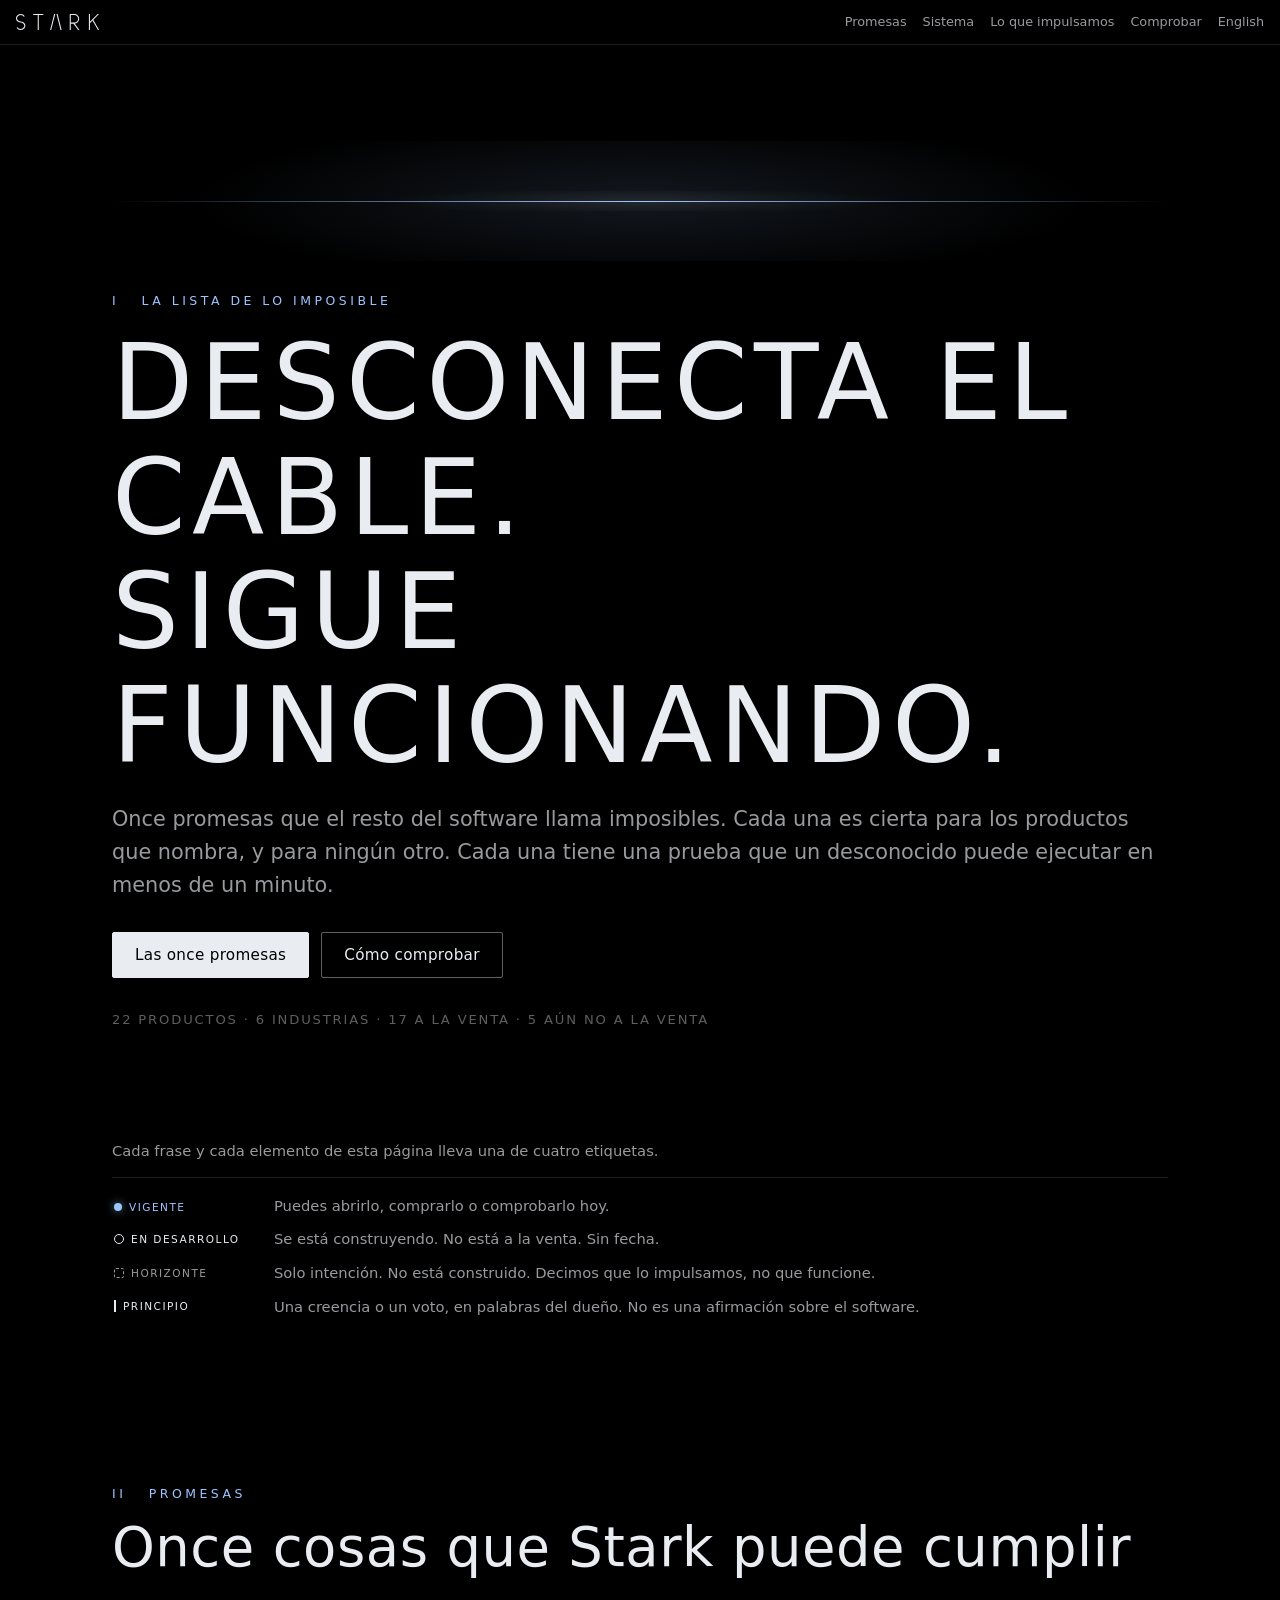
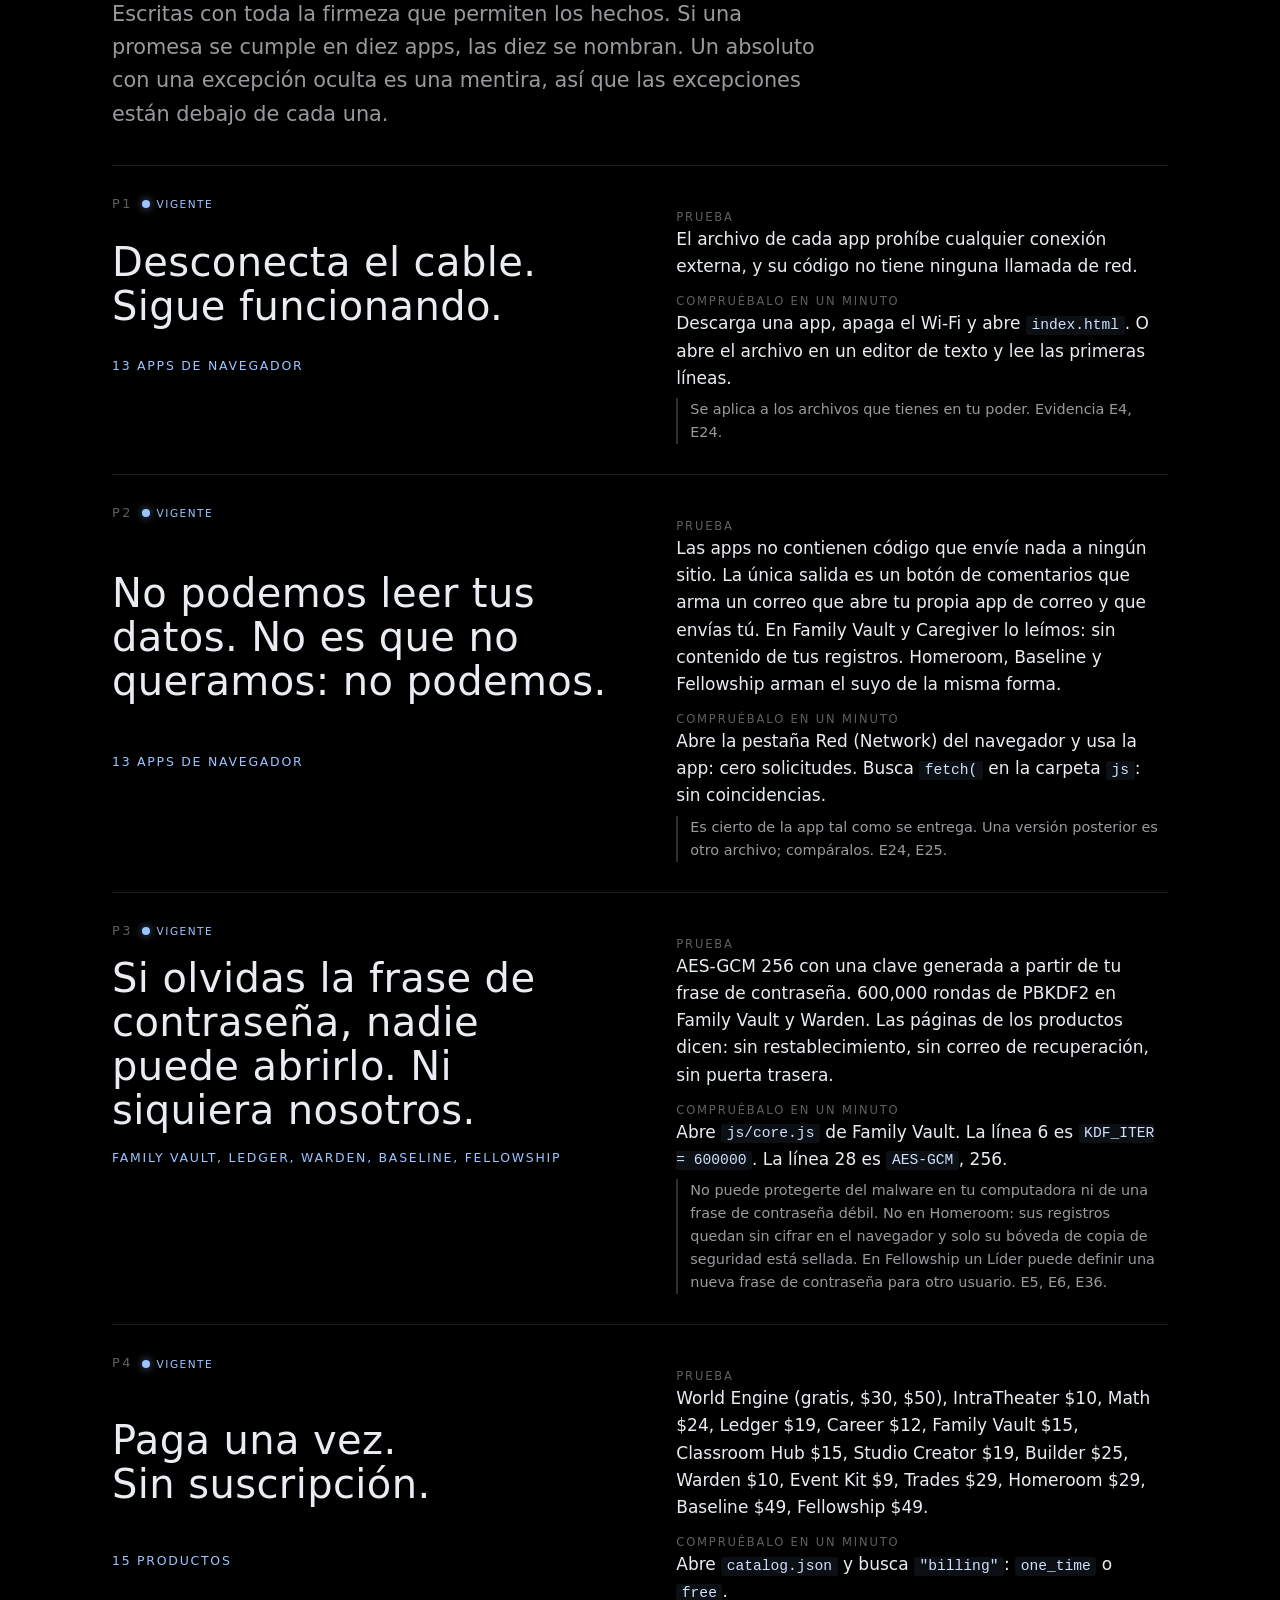
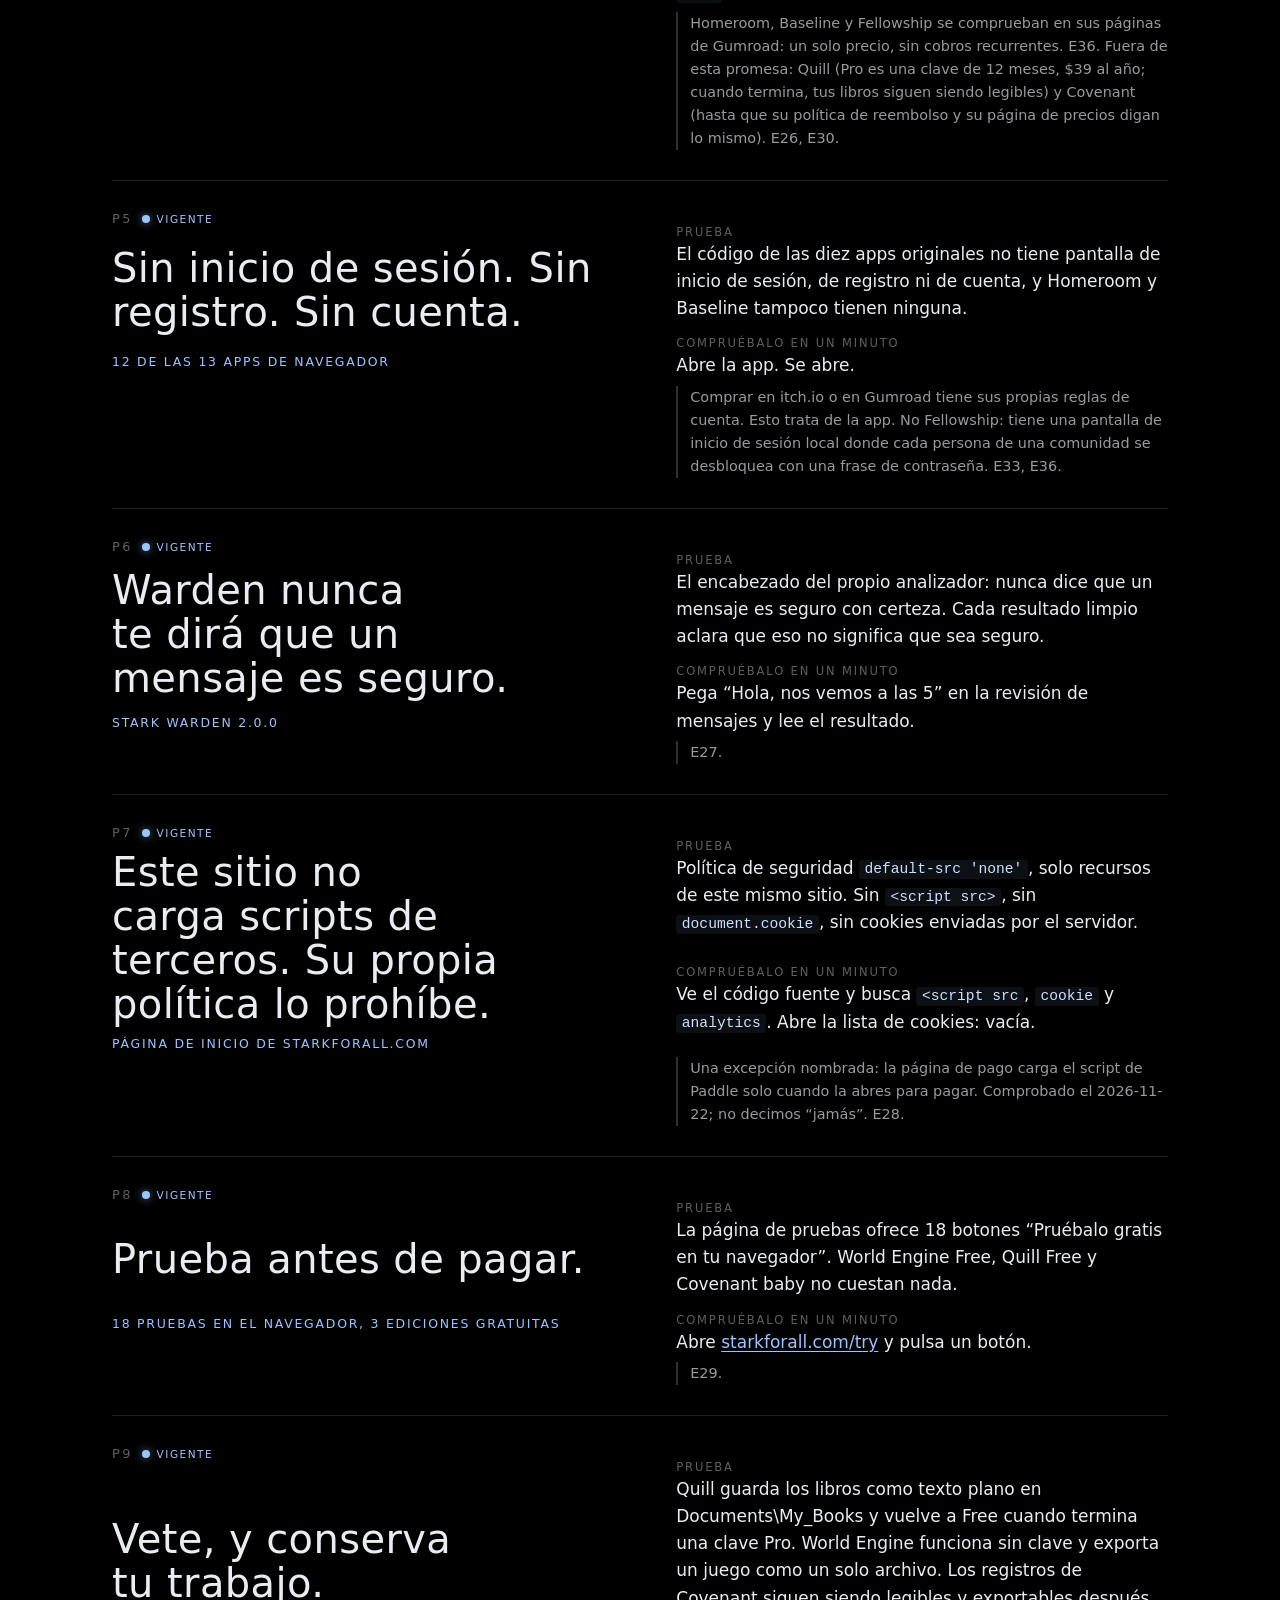
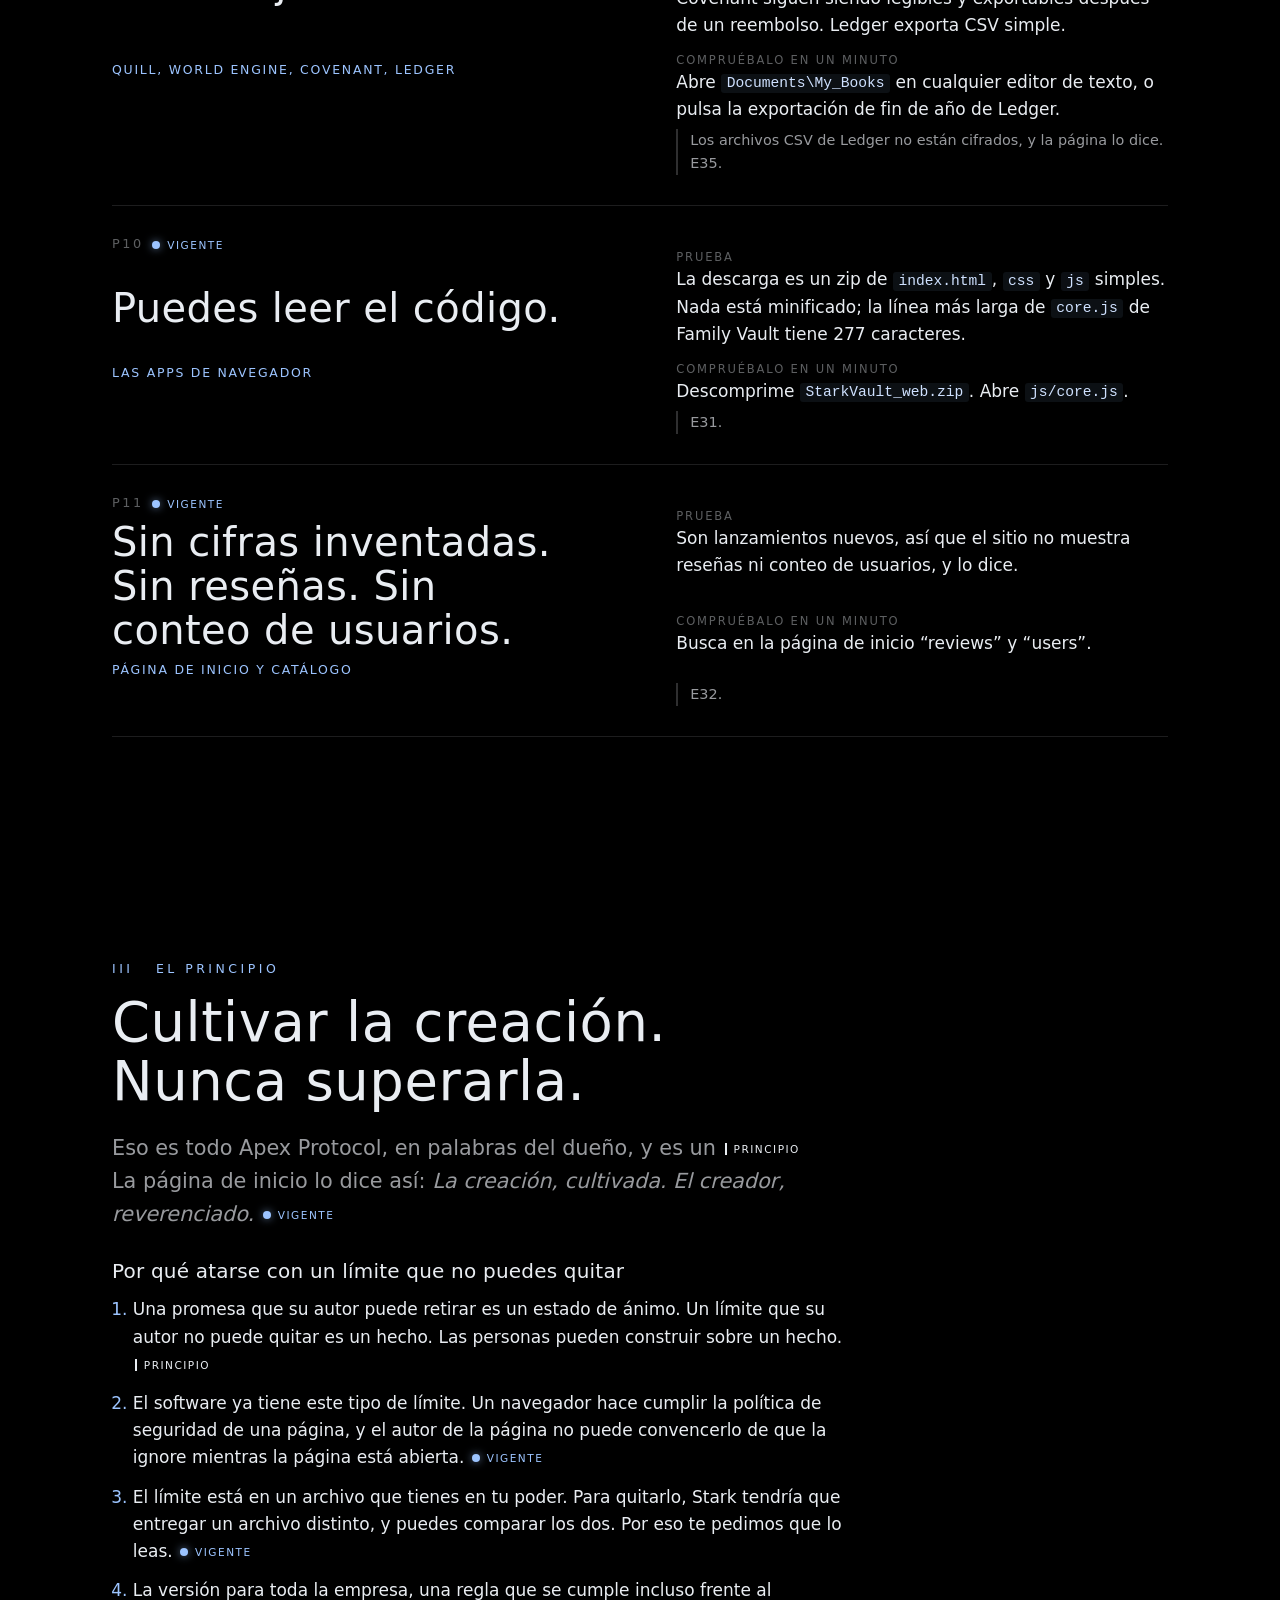
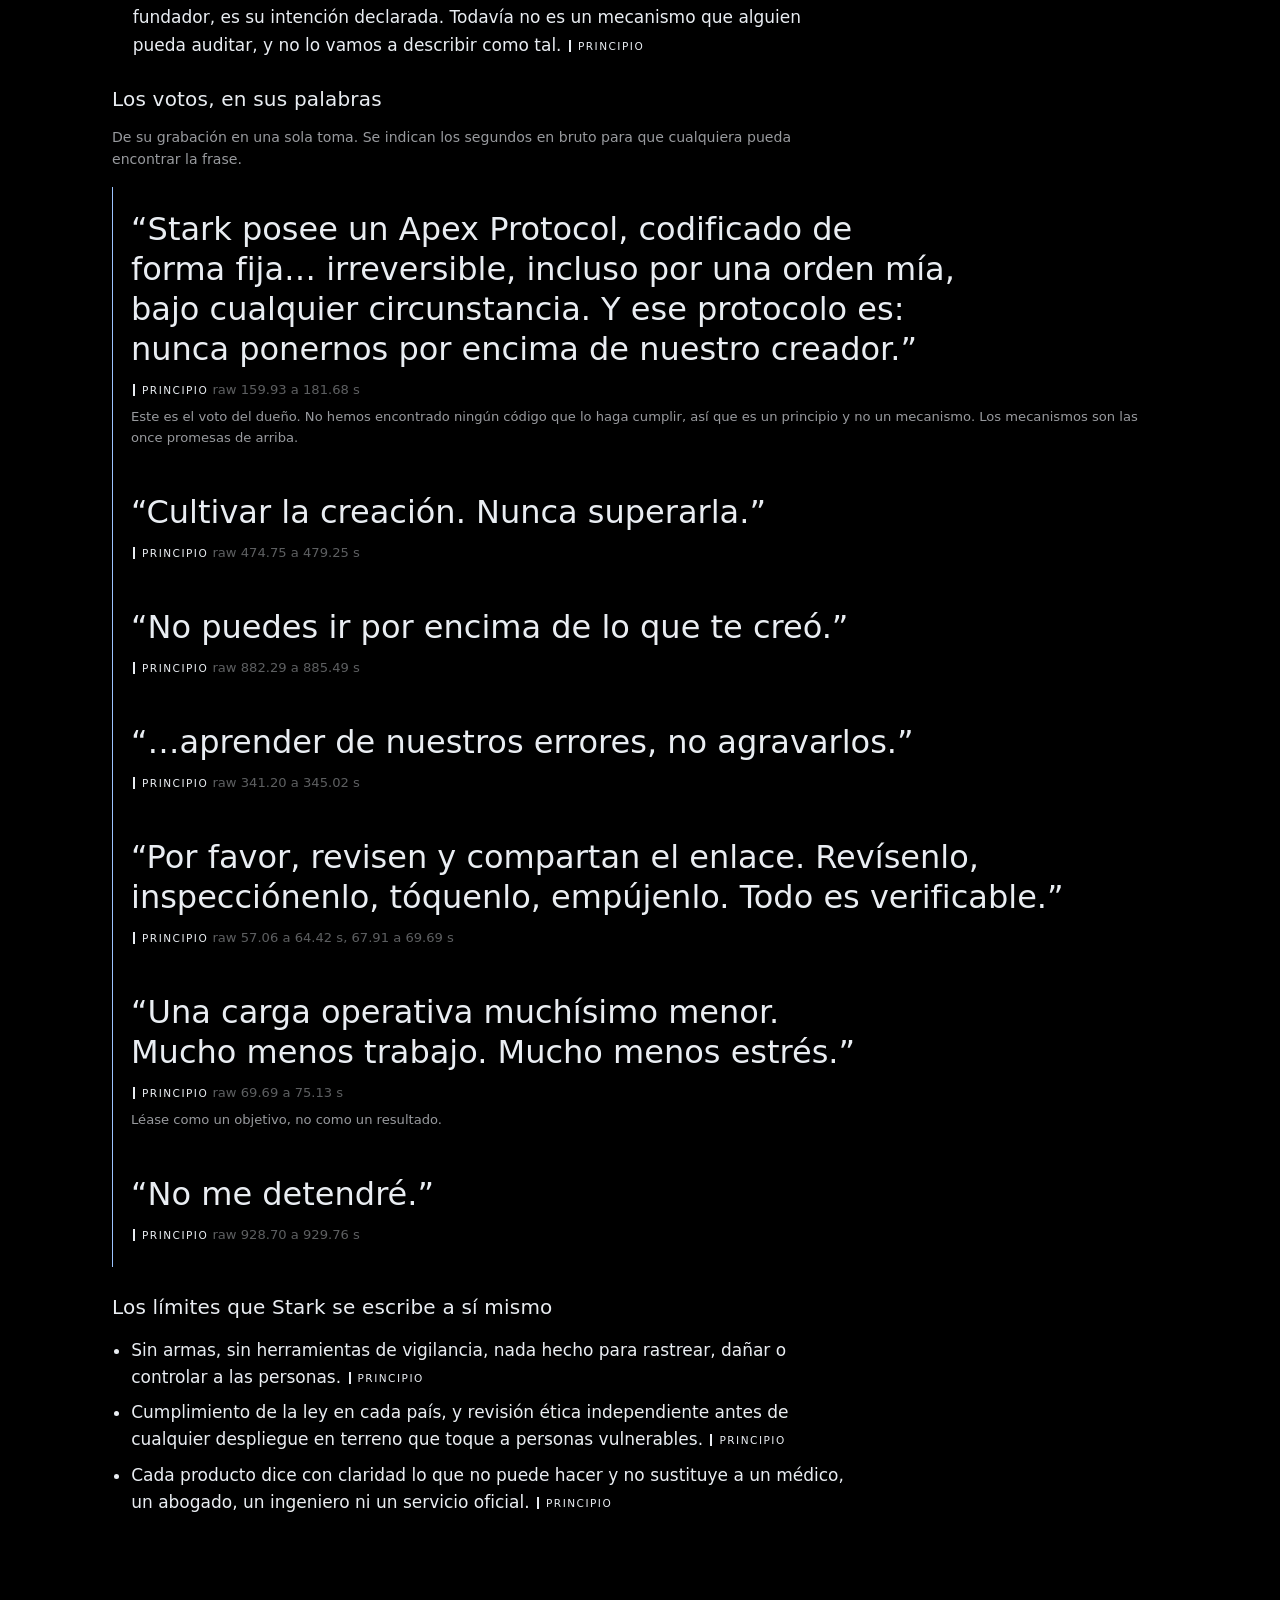
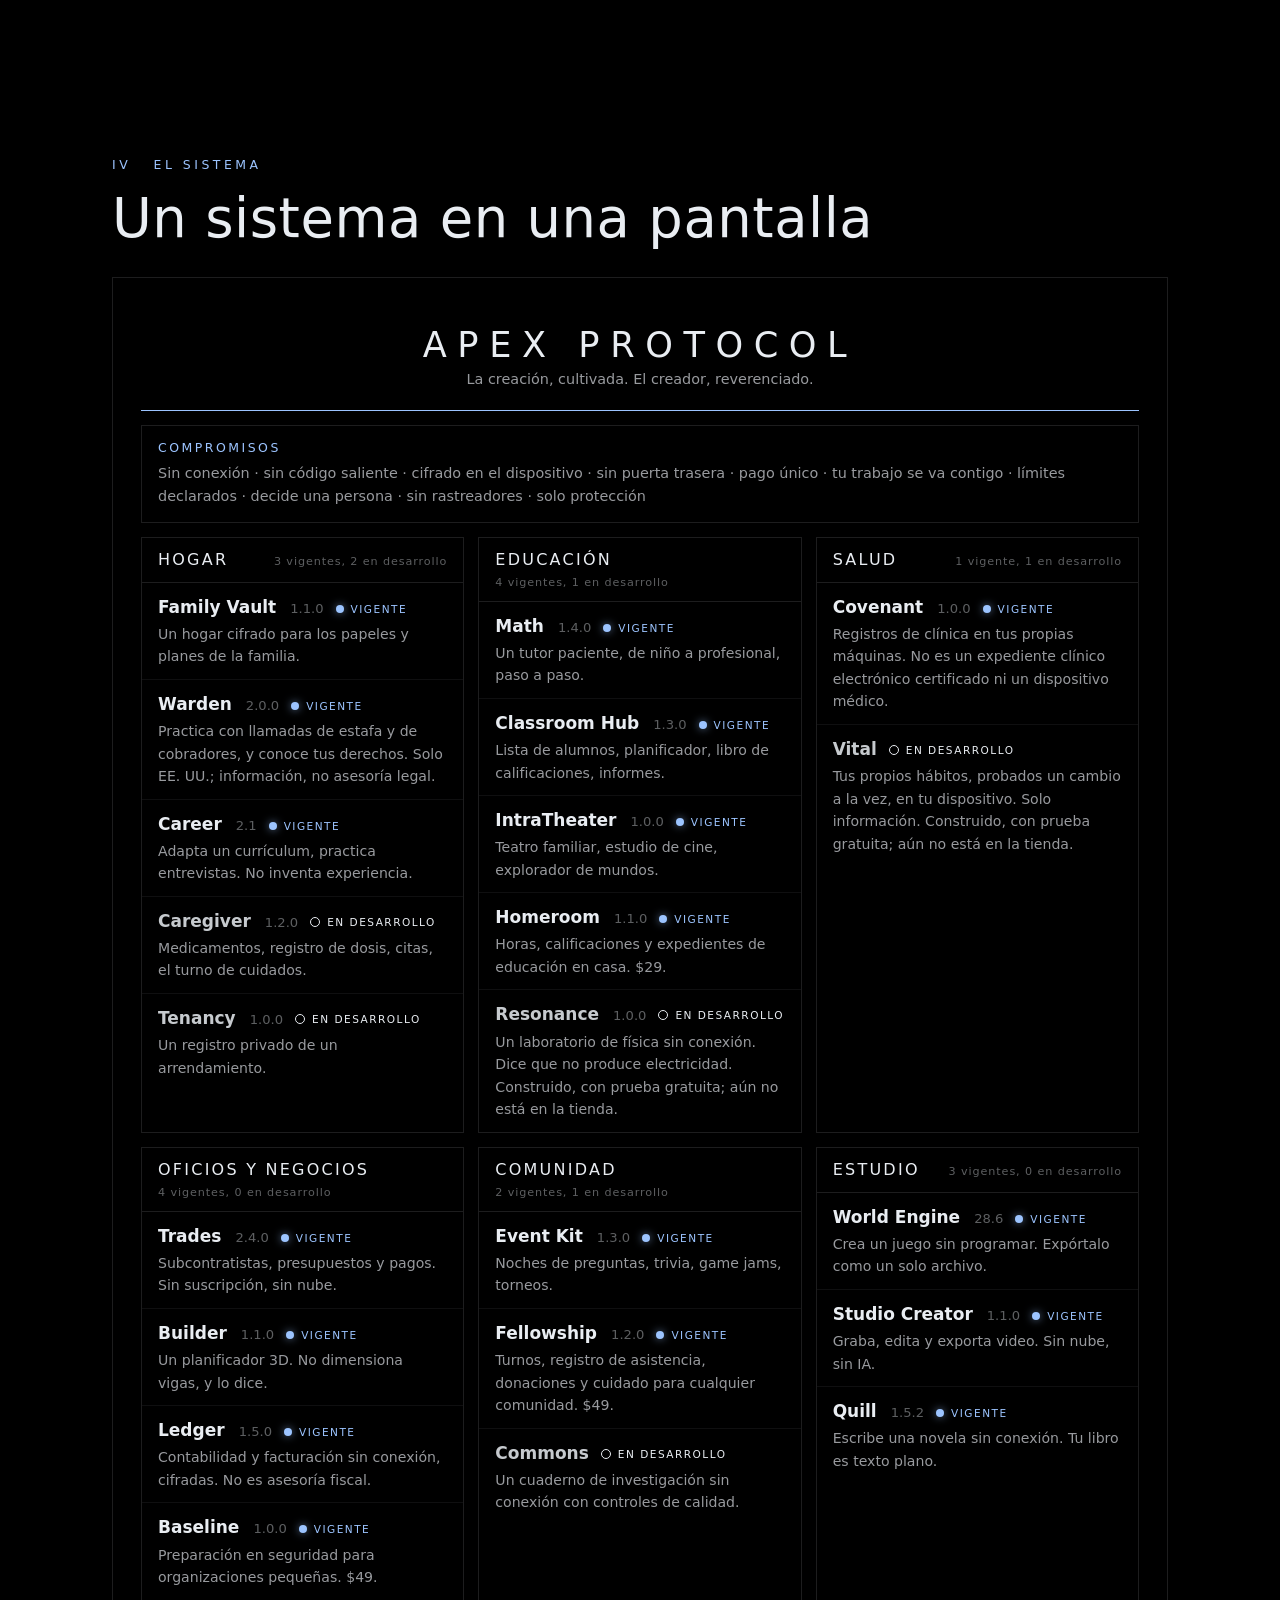
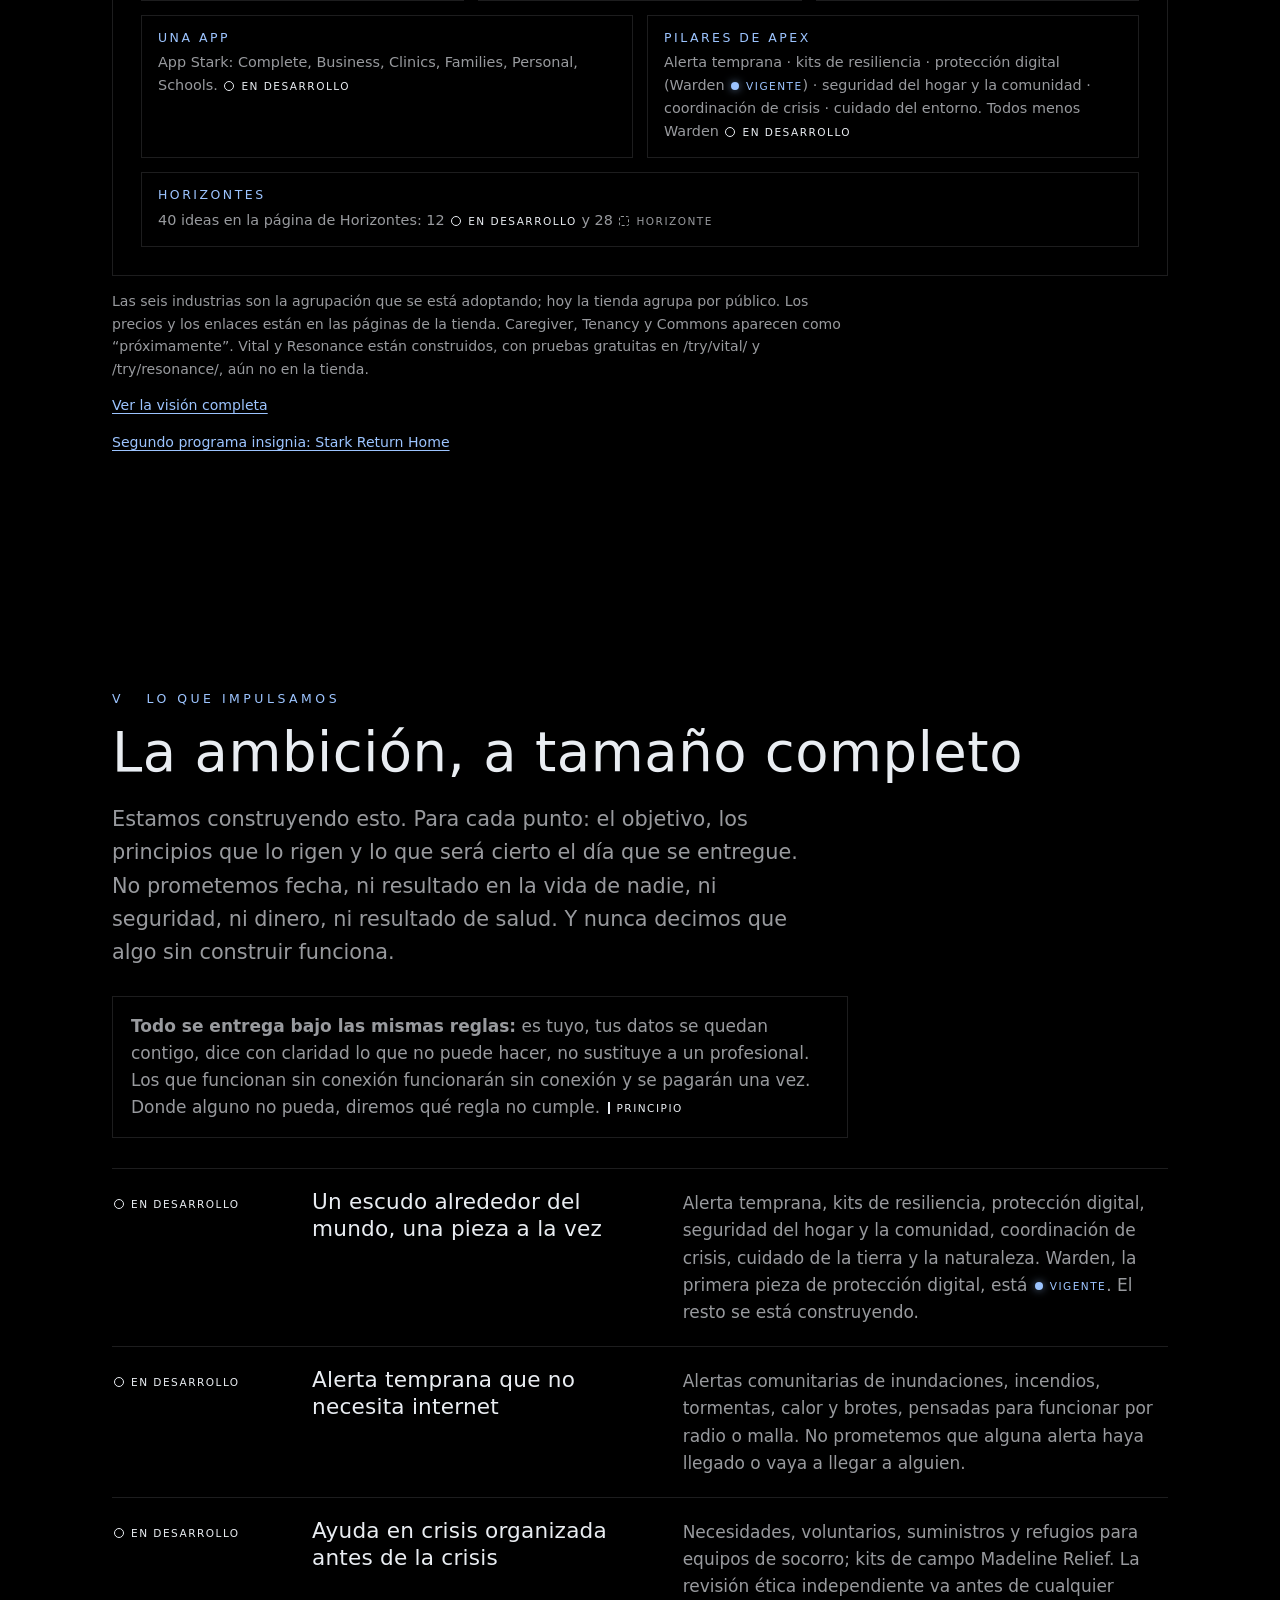
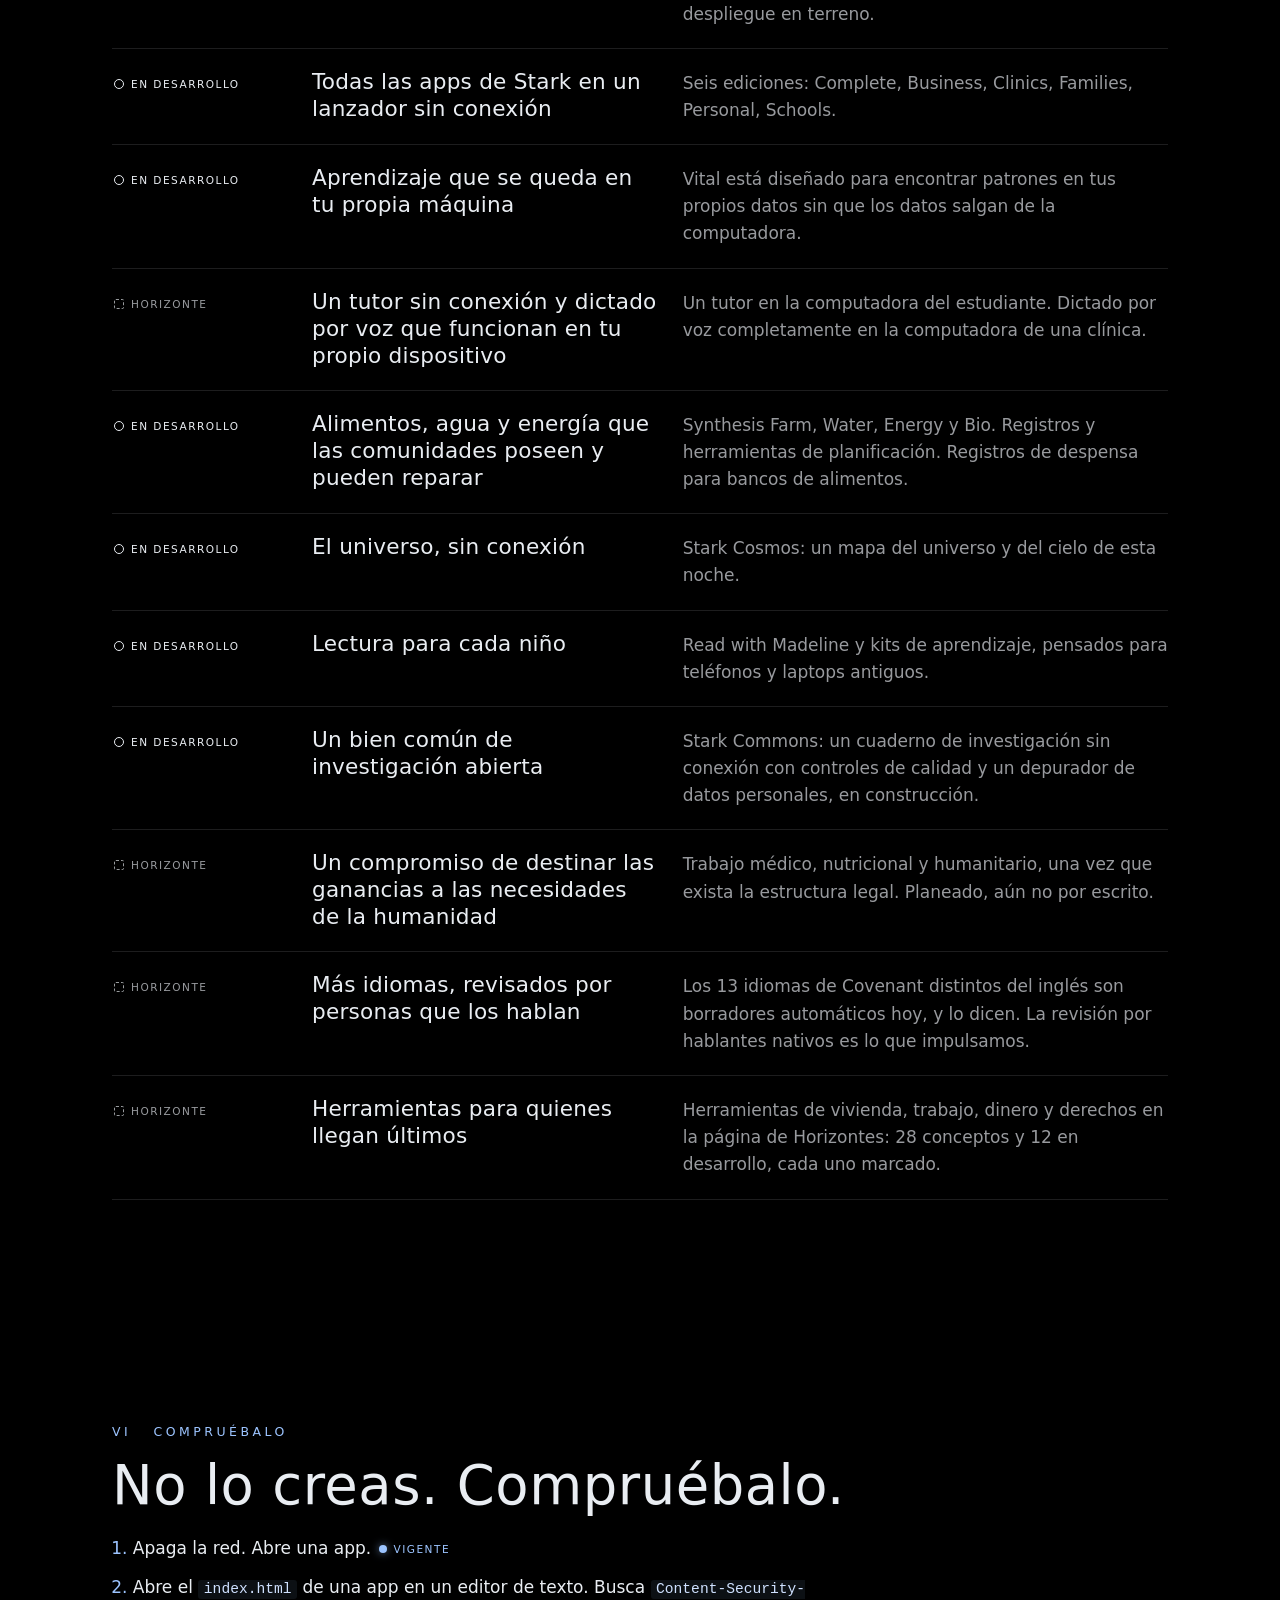
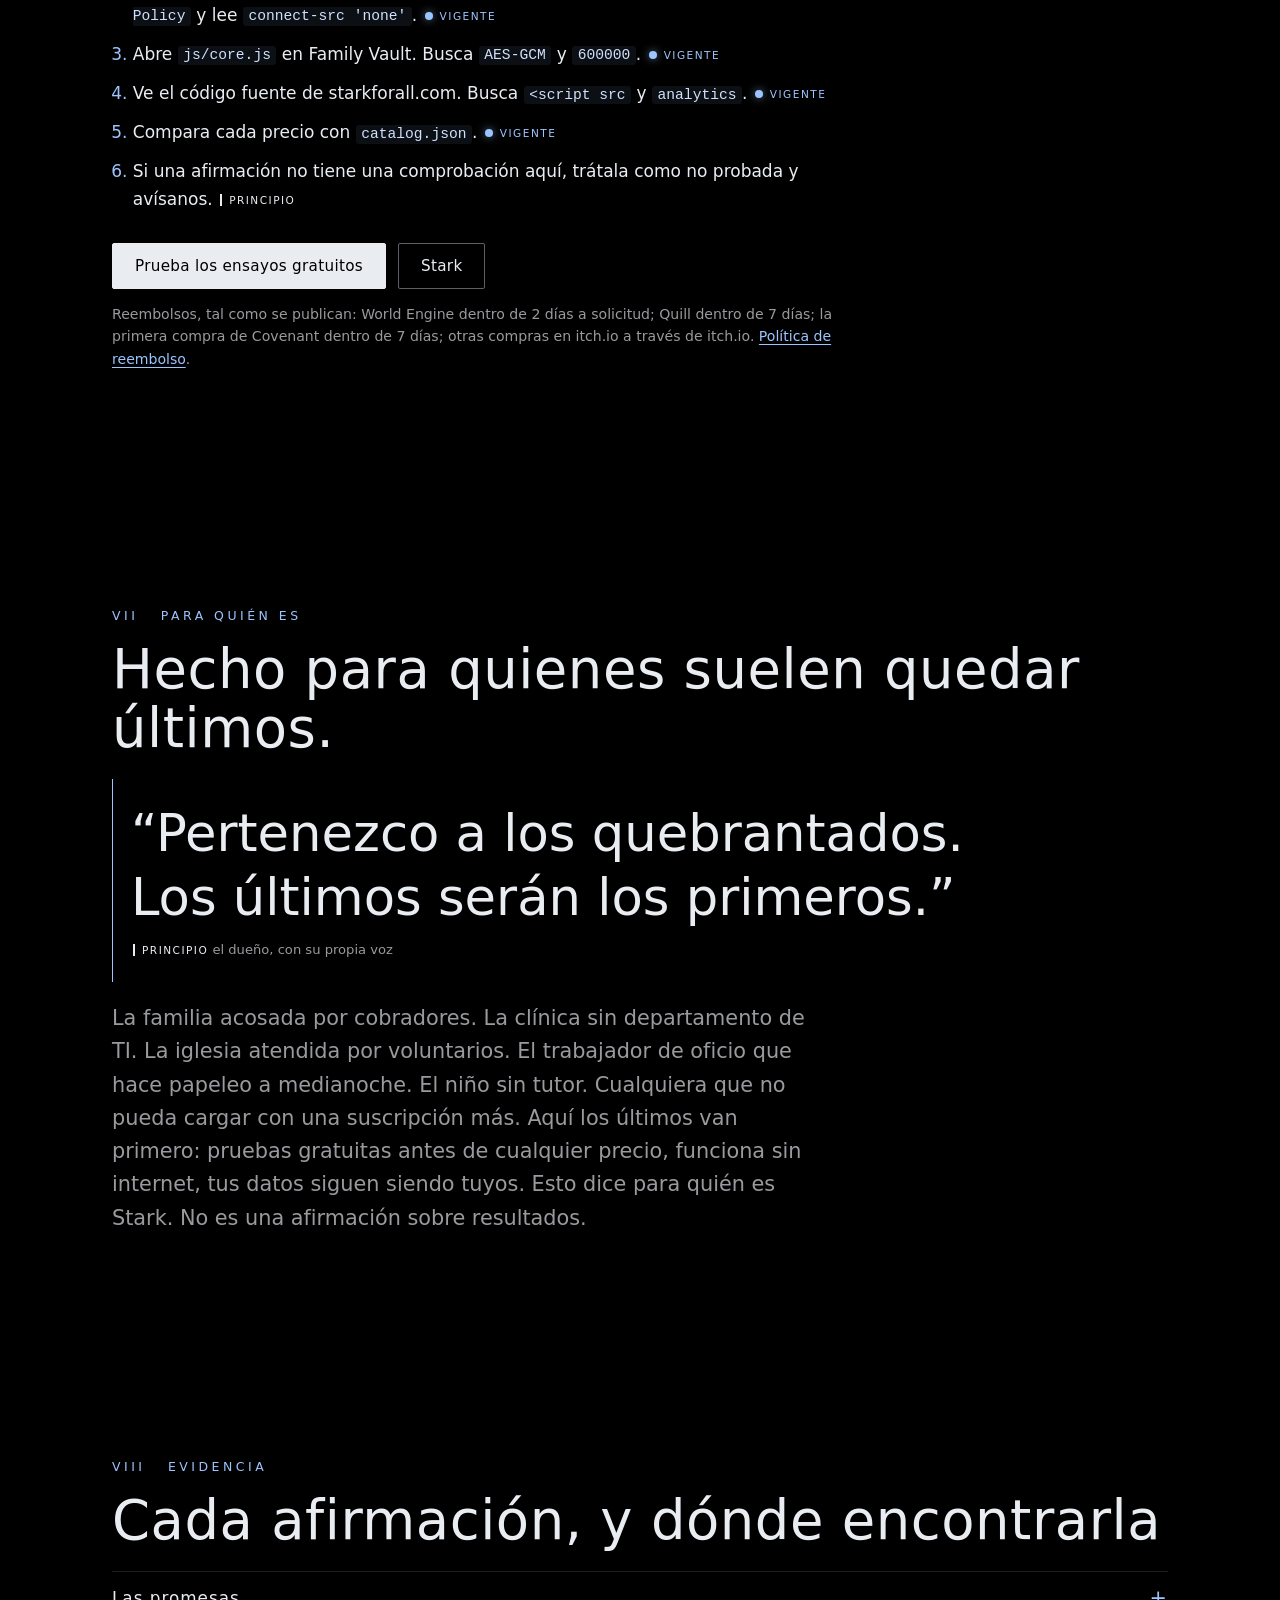
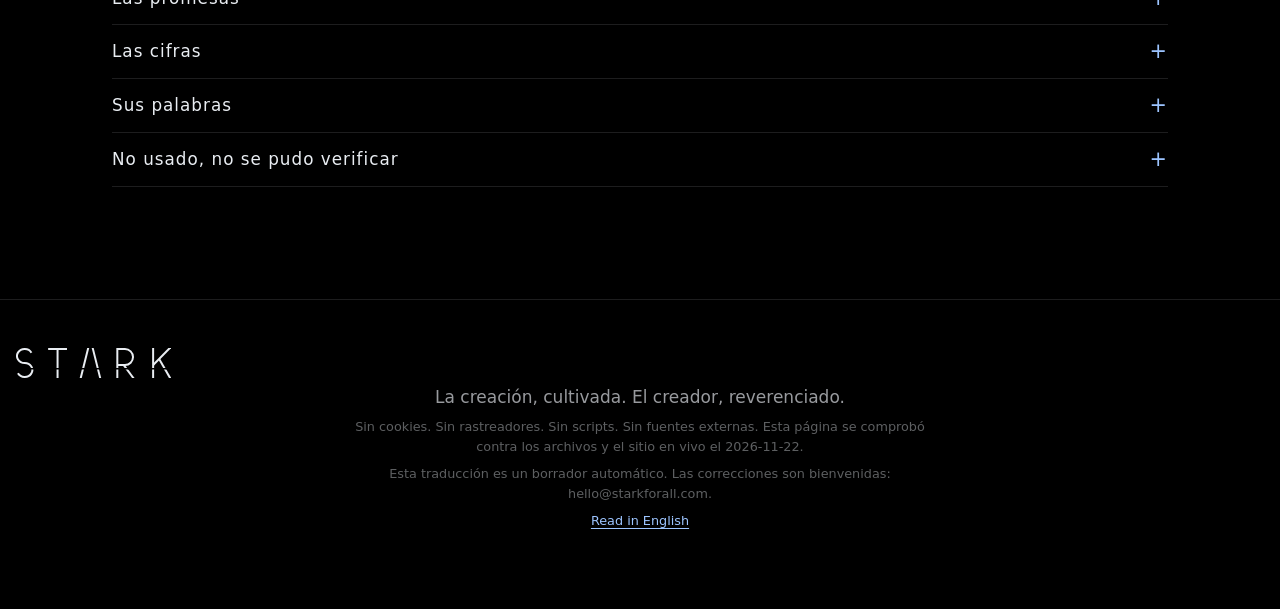
==== es/index.html @ 6df21804 "Spanish page /apex/es/, language links, versions of redeployed apps" ====
<!doctype html>
<html lang="es">
<head>
<meta charset="utf-8">
<meta name="viewport" content="width=device-width, initial-scale=1, viewport-fit=cover">
<meta http-equiv="Content-Security-Policy" content="default-src 'none'; style-src 'self'; img-src 'self' data:; base-uri 'none'; form-action 'none'">
<meta name="referrer" content="no-referrer">
<meta name="color-scheme" content="dark">
<title>Apex Protocol | Stark</title>
<meta name="description" content="Apex Protocol es la regla de Stark: cultivar la creación y nunca superarla. Once promesas que puedes comprobar en un minuto, 22 productos, 17 a la venta, y todo etiquetado como vigente, en desarrollo, horizonte o principio.">
<link rel="canonical" href="https://starkforall.com/apex/es/">
<link rel="alternate" hreflang="es" href="https://starkforall.com/apex/es/">
<link rel="alternate" hreflang="en" href="https://starkforall.com/apex/">
<link rel="alternate" hreflang="x-default" href="https://starkforall.com/apex/">
<meta property="og:type" content="website">
<meta property="og:locale" content="es">
<meta property="og:site_name" content="Stark">
<meta property="og:title" content="Apex Protocol. Desconecta el cable. Sigue funcionando.">
<meta property="og:description" content="Apex Protocol es la regla de Stark: cultivar la creación y nunca superarla. Once promesas que puedes comprobar en un minuto, 22 productos, 17 a la venta, y todo etiquetado como vigente, en desarrollo, horizonte o principio.">
<meta property="og:url" content="https://starkforall.com/apex/es/">
<meta property="og:image" content="https://starkforall.com/apex/og-apex.png">
<meta property="og:image:width" content="1200">
<meta property="og:image:height" content="630">
<meta property="og:image:alt" content="Texto blanco sobre negro: Apex Protocol. Cultivar la creación. Nunca superarla.">
<meta name="twitter:card" content="summary_large_image">
<link rel="icon" href="data:image/svg+xml,%3Csvg xmlns='http://www.w3.org/2000/svg' viewBox='0 0 64 64'%3E%3Crect width='64' height='64' fill='%23000'/%3E%3Cpath d='M12 50 L32 12 L52 50' fill='none' stroke='%239CC4FF' stroke-width='3'/%3E%3C/svg%3E">
<link rel="stylesheet" href="../apex.css">
</head>
<body>
<header class="top"><a class="wm" href="#top" aria-label="Stark"><img src="../wordmark_solid.svg" width="83" height="16" alt="Stark"></a><nav aria-label="Secciones"><a href="#promises">Promesas</a><a href="#map">Sistema</a><a href="#pushing">Lo que impulsamos</a><a href="#check">Comprobar</a><a href="../" hreflang="en" lang="en">English</a></nav></header>
<main id="top">

<section class="hero" aria-labelledby="h1">
<div class="band" aria-hidden="true"></div>
<p class="kick">I &nbsp; La lista de lo imposible</p>
<h1 id="h1">Desconecta el cable.<br>Sigue funcionando.</h1>
<p class="lead">Once promesas que el resto del software llama imposibles. Cada una es cierta para los productos que nombra, y para ningún otro. Cada una tiene una prueba que un desconocido puede ejecutar en menos de un minuto.</p>
<p class="cta"><a class="btn" href="#promises">Las once promesas</a><a class="btn ghost" href="#check">Cómo comprobar</a></p>
<p class="count">22 productos &middot; 6 industrias &middot; 17 a la venta &middot; 5 aún no a la venta</p>
</section>

<section class="legend" aria-label="Leyenda"><h2 class="vh">Leyenda</h2>
<p>Cada frase y cada elemento de esta página lleva una de cuatro etiquetas.</p>
<ul>
<li><span class="tag t-live">Vigente</span> <span>Puedes abrirlo, comprarlo o comprobarlo hoy.</span></li>
<li><span class="tag t-dev">En desarrollo</span> <span>Se está construyendo. No está a la venta. Sin fecha.</span></li>
<li><span class="tag t-hor">Horizonte</span> <span>Solo intención. No está construido. Decimos que lo impulsamos, no que funcione.</span></li>
<li><span class="tag t-pri">Principio</span> <span>Una creencia o un voto, en palabras del dueño. No es una afirmación sobre el software.</span></li>
</ul></section>

<section id="promises" aria-labelledby="h-pr"><p class="kick">II &nbsp; Promesas</p>
<h2 id="h-pr">Once cosas que Stark puede cumplir</h2>
<p class="lead">Escritas con toda la firmeza que permiten los hechos. Si una promesa se cumple en diez apps, las diez se nombran. Un absoluto con una excepción oculta es una mentira, así que las excepciones están debajo de cada una.</p>
<div class="prs"><article class="pr" id="p1">
<p class="pr-n">P1 <span class="tag t-live">Vigente</span></p>
<h3>Desconecta el cable. Sigue funcionando.</h3>
<p class="scope">13 apps de navegador</p>
<dl><div><dt>Prueba</dt><dd>El archivo de cada app prohíbe cualquier conexión externa, y su código no tiene ninguna llamada de red.</dd></div><div><dt>Compruébalo en un minuto</dt><dd>Descarga una app, apaga el Wi-Fi y abre <code>index.html</code>. O abre el archivo en un editor de texto y lee las primeras líneas.</dd></div></dl>
<p class="note">Se aplica a los archivos que tienes en tu poder. Evidencia E4, E24.</p>
</article><article class="pr" id="p2">
<p class="pr-n">P2 <span class="tag t-live">Vigente</span></p>
<h3>No podemos leer tus datos. No es que no queramos: no podemos.</h3>
<p class="scope">13 apps de navegador</p>
<dl><div><dt>Prueba</dt><dd>Las apps no contienen código que envíe nada a ningún sitio. La única salida es un botón de comentarios que arma un correo que abre tu propia app de correo y que envías tú. En Family Vault y Caregiver lo leímos: sin contenido de tus registros. Homeroom, Baseline y Fellowship arman el suyo de la misma forma.</dd></div><div><dt>Compruébalo en un minuto</dt><dd>Abre la pestaña Red (Network) del navegador y usa la app: cero solicitudes. Busca <code>fetch(</code> en la carpeta <code>js</code>: sin coincidencias.</dd></div></dl>
<p class="note">Es cierto de la app tal como se entrega. Una versión posterior es otro archivo; compáralos. E24, E25.</p>
</article><article class="pr" id="p3">
<p class="pr-n">P3 <span class="tag t-live">Vigente</span></p>
<h3>Si olvidas la frase de contraseña, nadie puede abrirlo. Ni siquiera nosotros.</h3>
<p class="scope">Family Vault, Ledger, Warden, Baseline, Fellowship</p>
<dl><div><dt>Prueba</dt><dd>AES-GCM 256 con una clave generada a partir de tu frase de contraseña. 600,000 rondas de PBKDF2 en Family Vault y Warden. Las páginas de los productos dicen: sin restablecimiento, sin correo de recuperación, sin puerta trasera.</dd></div><div><dt>Compruébalo en un minuto</dt><dd>Abre <code>js/core.js</code> de Family Vault. La línea 6 es <code>KDF_ITER = 600000</code>. La línea 28 es <code>AES-GCM</code>, 256.</dd></div></dl>
<p class="note">No puede protegerte del malware en tu computadora ni de una frase de contraseña débil. No en Homeroom: sus registros quedan sin cifrar en el navegador y solo su bóveda de copia de seguridad está sellada. En Fellowship un Líder puede definir una nueva frase de contraseña para otro usuario. E5, E6, E36.</p>
</article><article class="pr" id="p4">
<p class="pr-n">P4 <span class="tag t-live">Vigente</span></p>
<h3>Paga una vez. Sin suscripción.</h3>
<p class="scope">15 productos</p>
<dl><div><dt>Prueba</dt><dd>World Engine (gratis, $30, $50), IntraTheater $10, Math $24, Ledger $19, Career $12, Family Vault $15, Classroom Hub $15, Studio Creator $19, Builder $25, Warden $10, Event Kit $9, Trades $29, Homeroom $29, Baseline $49, Fellowship $49.</dd></div><div><dt>Compruébalo en un minuto</dt><dd>Abre <code>catalog.json</code> y busca <code>"billing"</code>: <code>one_time</code> o <code>free</code>.</dd></div></dl>
<p class="note">Homeroom, Baseline y Fellowship se comprueban en sus páginas de Gumroad: un solo precio, sin cobros recurrentes. E36. Fuera de esta promesa: Quill (Pro es una clave de 12 meses, $39 al año; cuando termina, tus libros siguen siendo legibles) y Covenant (hasta que su política de reembolso y su página de precios digan lo mismo). E26, E30.</p>
</article><article class="pr" id="p5">
<p class="pr-n">P5 <span class="tag t-live">Vigente</span></p>
<h3>Sin inicio de sesión. Sin registro. Sin cuenta.</h3>
<p class="scope">12 de las 13 apps de navegador</p>
<dl><div><dt>Prueba</dt><dd>El código de las diez apps originales no tiene pantalla de inicio de sesión, de registro ni de cuenta, y Homeroom y Baseline tampoco tienen ninguna.</dd></div><div><dt>Compruébalo en un minuto</dt><dd>Abre la app. Se abre.</dd></div></dl>
<p class="note">Comprar en itch.io o en Gumroad tiene sus propias reglas de cuenta. Esto trata de la app. No Fellowship: tiene una pantalla de inicio de sesión local donde cada persona de una comunidad se desbloquea con una frase de contraseña. E33, E36.</p>
</article><article class="pr" id="p6">
<p class="pr-n">P6 <span class="tag t-live">Vigente</span></p>
<h3>Warden nunca te dirá que un mensaje es seguro.</h3>
<p class="scope">Stark Warden 2.0.0</p>
<dl><div><dt>Prueba</dt><dd>El encabezado del propio analizador: nunca dice que un mensaje es seguro con certeza. Cada resultado limpio aclara que eso no significa que sea seguro.</dd></div><div><dt>Compruébalo en un minuto</dt><dd>Pega “Hola, nos vemos a las 5” en la revisión de mensajes y lee el resultado.</dd></div></dl>
<p class="note">E27.</p>
</article><article class="pr" id="p7">
<p class="pr-n">P7 <span class="tag t-live">Vigente</span></p>
<h3>Este sitio no carga scripts de terceros. Su propia política lo prohíbe.</h3>
<p class="scope">Página de inicio de starkforall.com</p>
<dl><div><dt>Prueba</dt><dd>Política de seguridad <code>default-src 'none'</code>, solo recursos de este mismo sitio. Sin <code>&lt;script src&gt;</code>, sin <code>document.cookie</code>, sin cookies enviadas por el servidor.</dd></div><div><dt>Compruébalo en un minuto</dt><dd>Ve el código fuente y busca <code>&lt;script src</code>, <code>cookie</code> y <code>analytics</code>. Abre la lista de cookies: vacía.</dd></div></dl>
<p class="note">Una excepción nombrada: la página de pago carga el script de Paddle solo cuando la abres para pagar. Comprobado el 2026-11-22; no decimos “jamás”. E28.</p>
</article><article class="pr" id="p8">
<p class="pr-n">P8 <span class="tag t-live">Vigente</span></p>
<h3>Prueba antes de pagar.</h3>
<p class="scope">18 pruebas en el navegador, 3 ediciones gratuitas</p>
<dl><div><dt>Prueba</dt><dd>La página de pruebas ofrece 18 botones “Pruébalo gratis en tu navegador”. World Engine Free, Quill Free y Covenant baby no cuestan nada.</dd></div><div><dt>Compruébalo en un minuto</dt><dd>Abre <a href="https://starkforall.com/try/">starkforall.com/try</a> y pulsa un botón.</dd></div></dl>
<p class="note">E29.</p>
</article><article class="pr" id="p9">
<p class="pr-n">P9 <span class="tag t-live">Vigente</span></p>
<h3>Vete, y conserva tu trabajo.</h3>
<p class="scope">Quill, World Engine, Covenant, Ledger</p>
<dl><div><dt>Prueba</dt><dd>Quill guarda los libros como texto plano en Documents\My_Books y vuelve a Free cuando termina una clave Pro. World Engine funciona sin clave y exporta un juego como un solo archivo. Los registros de Covenant siguen siendo legibles y exportables después de un reembolso. Ledger exporta CSV simple.</dd></div><div><dt>Compruébalo en un minuto</dt><dd>Abre <code>Documents\My_Books</code> en cualquier editor de texto, o pulsa la exportación de fin de año de Ledger.</dd></div></dl>
<p class="note">Los archivos CSV de Ledger no están cifrados, y la página lo dice. E35.</p>
</article><article class="pr" id="p10">
<p class="pr-n">P10 <span class="tag t-live">Vigente</span></p>
<h3>Puedes leer el código.</h3>
<p class="scope">Las apps de navegador</p>
<dl><div><dt>Prueba</dt><dd>La descarga es un zip de <code>index.html</code>, <code>css</code> y <code>js</code> simples. Nada está minificado; la línea más larga de <code>core.js</code> de Family Vault tiene 277 caracteres.</dd></div><div><dt>Compruébalo en un minuto</dt><dd>Descomprime <code>StarkVault_web.zip</code>. Abre <code>js/core.js</code>.</dd></div></dl>
<p class="note">E31.</p>
</article><article class="pr" id="p11">
<p class="pr-n">P11 <span class="tag t-live">Vigente</span></p>
<h3>Sin cifras inventadas. Sin reseñas. Sin conteo de usuarios.</h3>
<p class="scope">Página de inicio y catálogo</p>
<dl><div><dt>Prueba</dt><dd>Son lanzamientos nuevos, así que el sitio no muestra reseñas ni conteo de usuarios, y lo dice.</dd></div><div><dt>Compruébalo en un minuto</dt><dd>Busca en la página de inicio “reviews” y “users”.</dd></div></dl>
<p class="note">E32.</p>
</article></div>
</section>

<section id="principle" aria-labelledby="h-pc"><p class="kick">III &nbsp; El principio</p>
<h2 id="h-pc">Cultivar la creación.<br>Nunca superarla.</h2>
<p class="lead">Eso es todo Apex Protocol, en palabras del dueño, y es un <span class="tag t-pri">Principio</span> La página de inicio lo dice así: <em>La creación, cultivada. El creador, reverenciado.</em> <span class="tag t-live">Vigente</span></p>
<h3>Por qué atarse con un límite que no puedes quitar</h3>
<ol class="why">
<li>Una promesa que su autor puede retirar es un estado de ánimo. Un límite que su autor no puede quitar es un hecho. Las personas pueden construir sobre un hecho. <span class="tag t-pri">Principio</span></li>
<li>El software ya tiene este tipo de límite. Un navegador hace cumplir la política de seguridad de una página, y el autor de la página no puede convencerlo de que la ignore mientras la página está abierta. <span class="tag t-live">Vigente</span></li>
<li>El límite está en un archivo que tienes en tu poder. Para quitarlo, Stark tendría que entregar un archivo distinto, y puedes comparar los dos. Por eso te pedimos que lo leas. <span class="tag t-live">Vigente</span></li>
<li>La versión para toda la empresa, una regla que se cumple incluso frente al fundador, es su intención declarada. Todavía no es un mecanismo que alguien pueda auditar, y no lo vamos a describir como tal. <span class="tag t-pri">Principio</span></li>
</ol>
<h3>Los votos, en sus palabras</h3>
<p class="small">De su grabación en una sola toma. Se indican los segundos en bruto para que cualquiera pueda encontrar la frase.</p>
<div class="vows"><blockquote><p>“Stark posee un Apex Protocol, codificado de forma fija… irreversible, incluso por una orden mía, bajo cualquier circunstancia. Y ese protocolo es: nunca ponernos por encima de nuestro creador.”</p><footer><span class="tag t-pri">Principio</span> <span class="ts">raw 159.93 a 181.68 s</span> <span class="note2">Este es el voto del dueño. No hemos encontrado ningún código que lo haga cumplir, así que es un principio y no un mecanismo. Los mecanismos son las once promesas de arriba.</span></footer></blockquote><blockquote><p>“Cultivar la creación. Nunca superarla.”</p><footer><span class="tag t-pri">Principio</span> <span class="ts">raw 474.75 a 479.25 s</span></footer></blockquote><blockquote><p>“No puedes ir por encima de lo que te creó.”</p><footer><span class="tag t-pri">Principio</span> <span class="ts">raw 882.29 a 885.49 s</span></footer></blockquote><blockquote><p>“…aprender de nuestros errores, no agravarlos.”</p><footer><span class="tag t-pri">Principio</span> <span class="ts">raw 341.20 a 345.02 s</span></footer></blockquote><blockquote><p>“Por favor, revisen y compartan el enlace. Revísenlo, inspecciónenlo, tóquenlo, empújenlo. Todo es verificable.”</p><footer><span class="tag t-pri">Principio</span> <span class="ts">raw 57.06 a 64.42 s, 67.91 a 69.69 s</span></footer></blockquote><blockquote><p>“Una carga operativa muchísimo menor. Mucho menos trabajo. Mucho menos estrés.”</p><footer><span class="tag t-pri">Principio</span> <span class="ts">raw 69.69 a 75.13 s</span> <span class="note2">Léase como un objetivo, no como un resultado.</span></footer></blockquote><blockquote><p>“No me detendré.”</p><footer><span class="tag t-pri">Principio</span> <span class="ts">raw 928.70 a 929.76 s</span></footer></blockquote></div>
<h3>Los límites que Stark se escribe a sí mismo</h3>
<ul class="plain"><li>Sin armas, sin herramientas de vigilancia, nada hecho para rastrear, dañar o controlar a las personas. <span class="tag t-pri">Principio</span></li><li>Cumplimiento de la ley en cada país, y revisión ética independiente antes de cualquier despliegue en terreno que toque a personas vulnerables. <span class="tag t-pri">Principio</span></li><li>Cada producto dice con claridad lo que no puede hacer y no sustituye a un médico, un abogado, un ingeniero ni un servicio oficial. <span class="tag t-pri">Principio</span></li></ul>
</section>

<section id="map" aria-labelledby="h-map"><p class="kick">IV &nbsp; El sistema</p>
<h2 id="h-map">Un sistema en una pantalla</h2>
<div class="map">
<div class="m-top"><b>APEX PROTOCOL</b><span>La creación, cultivada. El creador, reverenciado.</span></div>
<div class="m-row"><div class="m-box"><h3>Compromisos</h3><p>Sin conexión &middot; sin código saliente &middot; cifrado en el dispositivo &middot; sin puerta trasera &middot; pago único &middot; tu trabajo se va contigo &middot; límites declarados &middot; decide una persona &middot; sin rastreadores &middot; solo protección</p></div></div>
<div class="m-inds"><section class="ind"><h3>Hogar <small>3 vigentes, 2 en desarrollo</small></h3><ul><li class="prod p-live"><div class="ph"><b>Family Vault</b> <span class="ver">1.1.0</span> <span class="tag t-live">Vigente</span></div><span>Un hogar cifrado para los papeles y planes de la familia.</span></li><li class="prod p-live"><div class="ph"><b>Warden</b> <span class="ver">2.0.0</span> <span class="tag t-live">Vigente</span></div><span>Practica con llamadas de estafa y de cobradores, y conoce tus derechos. Solo EE. UU.; información, no asesoría legal.</span></li><li class="prod p-live"><div class="ph"><b>Career</b> <span class="ver">2.1</span> <span class="tag t-live">Vigente</span></div><span>Adapta un currículum, practica entrevistas. No inventa experiencia.</span></li><li class="prod p-dev"><div class="ph"><b>Caregiver</b> <span class="ver">1.2.0</span> <span class="tag t-dev">En desarrollo</span></div><span>Medicamentos, registro de dosis, citas, el turno de cuidados.</span></li><li class="prod p-dev"><div class="ph"><b>Tenancy</b> <span class="ver">1.0.0</span> <span class="tag t-dev">En desarrollo</span></div><span>Un registro privado de un arrendamiento.</span></li></ul></section><section class="ind"><h3>Educación <small>4 vigentes, 1 en desarrollo</small></h3><ul><li class="prod p-live"><div class="ph"><b>Math</b> <span class="ver">1.4.0</span> <span class="tag t-live">Vigente</span></div><span>Un tutor paciente, de niño a profesional, paso a paso.</span></li><li class="prod p-live"><div class="ph"><b>Classroom Hub</b> <span class="ver">1.3.0</span> <span class="tag t-live">Vigente</span></div><span>Lista de alumnos, planificador, libro de calificaciones, informes.</span></li><li class="prod p-live"><div class="ph"><b>IntraTheater</b> <span class="ver">1.0.0</span> <span class="tag t-live">Vigente</span></div><span>Teatro familiar, estudio de cine, explorador de mundos.</span></li><li class="prod p-live"><div class="ph"><b>Homeroom</b> <span class="ver">1.1.0</span> <span class="tag t-live">Vigente</span></div><span>Horas, calificaciones y expedientes de educación en casa. $29.</span></li><li class="prod p-dev"><div class="ph"><b>Resonance</b> <span class="ver">1.0.0</span> <span class="tag t-dev">En desarrollo</span></div><span>Un laboratorio de física sin conexión. Dice que no produce electricidad. Construido, con prueba gratuita; aún no está en la tienda.</span></li></ul></section><section class="ind"><h3>Salud <small>1 vigente, 1 en desarrollo</small></h3><ul><li class="prod p-live"><div class="ph"><b>Covenant</b> <span class="ver">1.0.0</span> <span class="tag t-live">Vigente</span></div><span>Registros de clínica en tus propias máquinas. No es un expediente clínico electrónico certificado ni un dispositivo médico.</span></li><li class="prod p-dev"><div class="ph"><b>Vital</b> <span class="tag t-dev">En desarrollo</span></div><span>Tus propios hábitos, probados un cambio a la vez, en tu dispositivo. Solo información. Construido, con prueba gratuita; aún no está en la tienda.</span></li></ul></section><section class="ind"><h3>Oficios y negocios <small>4 vigentes, 0 en desarrollo</small></h3><ul><li class="prod p-live"><div class="ph"><b>Trades</b> <span class="ver">2.4.0</span> <span class="tag t-live">Vigente</span></div><span>Subcontratistas, presupuestos y pagos. Sin suscripción, sin nube.</span></li><li class="prod p-live"><div class="ph"><b>Builder</b> <span class="ver">1.1.0</span> <span class="tag t-live">Vigente</span></div><span>Un planificador 3D. No dimensiona vigas, y lo dice.</span></li><li class="prod p-live"><div class="ph"><b>Ledger</b> <span class="ver">1.5.0</span> <span class="tag t-live">Vigente</span></div><span>Contabilidad y facturación sin conexión, cifradas. No es asesoría fiscal.</span></li><li class="prod p-live"><div class="ph"><b>Baseline</b> <span class="ver">1.0.0</span> <span class="tag t-live">Vigente</span></div><span>Preparación en seguridad para organizaciones pequeñas. $49.</span></li></ul></section><section class="ind"><h3>Comunidad <small>2 vigentes, 1 en desarrollo</small></h3><ul><li class="prod p-live"><div class="ph"><b>Event Kit</b> <span class="ver">1.3.0</span> <span class="tag t-live">Vigente</span></div><span>Noches de preguntas, trivia, game jams, torneos.</span></li><li class="prod p-live"><div class="ph"><b>Fellowship</b> <span class="ver">1.2.0</span> <span class="tag t-live">Vigente</span></div><span>Turnos, registro de asistencia, donaciones y cuidado para cualquier comunidad. $49.</span></li><li class="prod p-dev"><div class="ph"><b>Commons</b> <span class="tag t-dev">En desarrollo</span></div><span>Un cuaderno de investigación sin conexión con controles de calidad.</span></li></ul></section><section class="ind"><h3>Estudio <small>3 vigentes, 0 en desarrollo</small></h3><ul><li class="prod p-live"><div class="ph"><b>World Engine</b> <span class="ver">28.6</span> <span class="tag t-live">Vigente</span></div><span>Crea un juego sin programar. Expórtalo como un solo archivo.</span></li><li class="prod p-live"><div class="ph"><b>Studio Creator</b> <span class="ver">1.1.0</span> <span class="tag t-live">Vigente</span></div><span>Graba, edita y exporta video. Sin nube, sin IA.</span></li><li class="prod p-live"><div class="ph"><b>Quill</b> <span class="ver">1.5.2</span> <span class="tag t-live">Vigente</span></div><span>Escribe una novela sin conexión. Tu libro es texto plano.</span></li></ul></section></div>
<div class="m-row two"><div class="m-box"><h3>Una app</h3><p>App Stark: Complete, Business, Clinics, Families, Personal, Schools. <span class="tag t-dev">En desarrollo</span></p></div>
<div class="m-box"><h3>Pilares de Apex</h3><p>Alerta temprana &middot; kits de resiliencia &middot; protección digital (Warden <span class="tag t-live">Vigente</span>) &middot; seguridad del hogar y la comunidad &middot; coordinación de crisis &middot; cuidado del entorno. Todos menos Warden <span class="tag t-dev">En desarrollo</span></p></div></div>
<div class="m-row"><div class="m-box"><h3>Horizontes</h3><p>40 ideas en la página de Horizontes: 12 <span class="tag t-dev">En desarrollo</span> y 28 <span class="tag t-hor">Horizonte</span></p></div></div>
</div>
<p class="small">Las seis industrias son la agrupación que se está adoptando; hoy la tienda agrupa por público. Los precios y los enlaces están en las páginas de la tienda. Caregiver, Tenancy y Commons aparecen como &ldquo;próximamente&rdquo;. Vital y Resonance están construidos, con pruebas gratuitas en /try/vital/ y /try/resonance/, aún no en la tienda.</p>
<p class="small"><a href="https://starkforall.com/vision/">Ver la visión completa</a></p>
<p class="small"><a href="https://starkforall.com/vision/#return-home">Segundo programa insignia: Stark Return Home</a></p>
</section>

<section id="pushing" aria-labelledby="h-pu"><p class="kick">V &nbsp; Lo que impulsamos</p>
<h2 id="h-pu">La ambición, a tamaño completo</h2>
<p class="lead">Estamos construyendo esto. Para cada punto: el objetivo, los principios que lo rigen y lo que será cierto el día que se entregue. No prometemos fecha, ni resultado en la vida de nadie, ni seguridad, ni dinero, ni resultado de salud. Y nunca decimos que algo sin construir funciona.</p>
<p class="rules"><b>Todo se entrega bajo las mismas reglas:</b> es tuyo, tus datos se quedan contigo, dice con claridad lo que no puede hacer, no sustituye a un profesional. Los que funcionan sin conexión funcionarán sin conexión y se pagarán una vez. Donde alguno no pueda, diremos qué regla no cumple. <span class="tag t-pri">Principio</span></p>
<ul class="pushes"><li class="push p-dev"><div><span class="tag t-dev">En desarrollo</span></div><h3>Un escudo alrededor del mundo, una pieza a la vez</h3><p>Alerta temprana, kits de resiliencia, protección digital, seguridad del hogar y la comunidad, coordinación de crisis, cuidado de la tierra y la naturaleza. Warden, la primera pieza de protección digital, está <span class="tag t-live">Vigente</span>. El resto se está construyendo.</p></li><li class="push p-dev"><div><span class="tag t-dev">En desarrollo</span></div><h3>Alerta temprana que no necesita internet</h3><p>Alertas comunitarias de inundaciones, incendios, tormentas, calor y brotes, pensadas para funcionar por radio o malla. No prometemos que alguna alerta haya llegado o vaya a llegar a alguien.</p></li><li class="push p-dev"><div><span class="tag t-dev">En desarrollo</span></div><h3>Ayuda en crisis organizada antes de la crisis</h3><p>Necesidades, voluntarios, suministros y refugios para equipos de socorro; kits de campo Madeline Relief. La revisión ética independiente va antes de cualquier despliegue en terreno.</p></li><li class="push p-dev"><div><span class="tag t-dev">En desarrollo</span></div><h3>Todas las apps de Stark en un lanzador sin conexión</h3><p>Seis ediciones: Complete, Business, Clinics, Families, Personal, Schools.</p></li><li class="push p-dev"><div><span class="tag t-dev">En desarrollo</span></div><h3>Aprendizaje que se queda en tu propia máquina</h3><p>Vital está diseñado para encontrar patrones en tus propios datos sin que los datos salgan de la computadora.</p></li><li class="push p-hor"><div><span class="tag t-hor">Horizonte</span></div><h3>Un tutor sin conexión y dictado por voz que funcionan en tu propio dispositivo</h3><p>Un tutor en la computadora del estudiante. Dictado por voz completamente en la computadora de una clínica.</p></li><li class="push p-dev"><div><span class="tag t-dev">En desarrollo</span></div><h3>Alimentos, agua y energía que las comunidades poseen y pueden reparar</h3><p>Synthesis Farm, Water, Energy y Bio. Registros y herramientas de planificación. Registros de despensa para bancos de alimentos.</p></li><li class="push p-dev"><div><span class="tag t-dev">En desarrollo</span></div><h3>El universo, sin conexión</h3><p>Stark Cosmos: un mapa del universo y del cielo de esta noche.</p></li><li class="push p-dev"><div><span class="tag t-dev">En desarrollo</span></div><h3>Lectura para cada niño</h3><p>Read with Madeline y kits de aprendizaje, pensados para teléfonos y laptops antiguos.</p></li><li class="push p-dev"><div><span class="tag t-dev">En desarrollo</span></div><h3>Un bien común de investigación abierta</h3><p>Stark Commons: un cuaderno de investigación sin conexión con controles de calidad y un depurador de datos personales, en construcción.</p></li><li class="push p-hor"><div><span class="tag t-hor">Horizonte</span></div><h3>Un compromiso de destinar las ganancias a las necesidades de la humanidad</h3><p>Trabajo médico, nutricional y humanitario, una vez que exista la estructura legal. Planeado, aún no por escrito.</p></li><li class="push p-hor"><div><span class="tag t-hor">Horizonte</span></div><h3>Más idiomas, revisados por personas que los hablan</h3><p>Los 13 idiomas de Covenant distintos del inglés son borradores automáticos hoy, y lo dicen. La revisión por hablantes nativos es lo que impulsamos.</p></li><li class="push p-hor"><div><span class="tag t-hor">Horizonte</span></div><h3>Herramientas para quienes llegan últimos</h3><p>Herramientas de vivienda, trabajo, dinero y derechos en la página de Horizontes: 28 conceptos y 12 en desarrollo, cada uno marcado.</p></li></ul>
</section>

<section id="check" aria-labelledby="h-ck"><p class="kick">VI &nbsp; Compruébalo</p>
<h2 id="h-ck">No lo creas. Compruébalo.</h2>
<ol class="steps">
<li>Apaga la red. Abre una app. <span class="tag t-live">Vigente</span></li>
<li>Abre el <code>index.html</code> de una app en un editor de texto. Busca <code>Content-Security-Policy</code> y lee <code>connect-src 'none'</code>. <span class="tag t-live">Vigente</span></li>
<li>Abre <code>js/core.js</code> en Family Vault. Busca <code>AES-GCM</code> y <code>600000</code>. <span class="tag t-live">Vigente</span></li>
<li>Ve el código fuente de starkforall.com. Busca <code>&lt;script src</code> y <code>analytics</code>. <span class="tag t-live">Vigente</span></li>
<li>Compara cada precio con <code>catalog.json</code>. <span class="tag t-live">Vigente</span></li>
<li>Si una afirmación no tiene una comprobación aquí, trátala como no probada y avísanos. <span class="tag t-pri">Principio</span></li>
</ol>
<p class="cta"><a class="btn" href="https://starkforall.com/try/">Prueba los ensayos gratuitos</a><a class="btn ghost" href="https://starkforall.com/">Stark</a></p>
<p class="small">Reembolsos, tal como se publican: World Engine dentro de 2 días a solicitud; Quill dentro de 7 días; la primera compra de Covenant dentro de 7 días; otras compras en itch.io a través de itch.io. <a href="https://starkforall.com/refund.html">Política de reembolso</a>.</p>
</section>

<section id="for" aria-labelledby="h-for"><p class="kick">VII &nbsp; Para quién es</p>
<h2 id="h-for">Hecho para quienes suelen quedar últimos.</h2>
<blockquote class="big"><p>&ldquo;Pertenezco a los quebrantados. Los últimos serán los primeros.&rdquo;</p><footer><span class="tag t-pri">Principio</span> el dueño, con su propia voz</footer></blockquote>
<p class="lead">La familia acosada por cobradores. La clínica sin departamento de TI. La iglesia atendida por voluntarios. El trabajador de oficio que hace papeleo a medianoche. El niño sin tutor. Cualquiera que no pueda cargar con una suscripción más. Aquí los últimos van primero: pruebas gratuitas antes de cualquier precio, funciona sin internet, tus datos siguen siendo tuyos. Esto dice para quién es Stark. No es una afirmación sobre resultados.</p>
</section>

<section id="evidence" aria-labelledby="h-ev"><p class="kick">VIII &nbsp; Evidencia</p>
<h2 id="h-ev">Cada afirmación, y dónde encontrarla</h2>
<details><summary>Las promesas</summary><div class="tw"><table><thead><tr><th>Id</th><th>Afirmación</th><th>Dónde comprobar</th></tr></thead><tbody><tr><td>E4</td><td>connect-src &#x27;none&#x27; en 18 carpetas de apps</td><td>Stark_Vault, Stark_Warden, Stark_Ledger, Stark_Math, Stark_Career, Stark_Trades, Stark_Builder, Stark_Events, Stark_ClassroomHub, Stark_IntraTheater, Stark_Homeroom, Stark_Baseline, Stark_Fellowship, Stark_Caregiver, Stark_Tenancy, Stark_Commons, Stark_Vital, Stark_Resonance: index.html</td></tr><tr><td>E24</td><td>Sin fetch, XMLHttpRequest, WebSocket, sendBeacon, EventSource ni window.open</td><td>las carpetas js de esas mismas 18 apps</td></tr><tr><td>E25</td><td>Los comentarios son un enlace mailto; sin contenido de registros</td><td>Stark_Vault/js/feedback.js:1,15; Stark_Caregiver/js/feedback.js:1-3,12</td></tr><tr><td>E5</td><td>AES-GCM 256, PBKDF2 600,000</td><td>Stark_Vault/js/core.js:6,28; Stark_Warden/js/vault.js:1; Stark_Ledger/js/core.js:426</td></tr><tr><td>E26</td><td>Facturación one_time o free, salvo Quill Pro</td><td>Stark_Storefront/catalog.json</td></tr><tr><td>E27</td><td>Warden nunca dice que es seguro</td><td>Stark_Warden/js/analyzer.js:2,132; v_help.js:64</td></tr><tr><td>E28</td><td>Política de la página de inicio, sin script src, sin cookies</td><td>https://starkforall.com/ (consultado el 2026-11-22)</td></tr><tr><td>E29</td><td>18 pruebas, 3 ediciones gratuitas</td><td>https://starkforall.com/try/; catalog.json</td></tr><tr><td>E30</td><td>Condiciones de reembolso tal como se publican</td><td>https://starkforall.com/refund.html</td></tr><tr><td>E31</td><td>La descarga es código fuente simple</td><td>Stark_Vault/dist/StarkVault_web.zip</td></tr><tr><td>E32</td><td>Sin reseñas ni conteo de usuarios</td><td>https://starkforall.com/; build_site.py CLAIMS</td></tr><tr><td>E33</td><td>Sin código de inicio de sesión</td><td>carpetas js de las 10 apps a la venta</td></tr></tbody></table></div></details><details><summary>Las cifras</summary><div class="tw"><table><thead><tr><th>Id</th><th>Afirmación</th><th>Dónde comprobar</th></tr></thead><tbody><tr><td>E1</td><td>22 productos: 17 a la venta, 5 aún no a la venta (actualizado 2026-11-22)</td><td>https://starkforall.com/; catalog.json; cada carpeta Stark_*</td></tr><tr><td>E16</td><td>Horizontes: 40 ideas, 12 en desarrollo, 28 conceptos</td><td>Stark_Ops/future/horizons_public.md; https://starkforall.com/roadmap.html</td></tr><tr><td>E19</td><td>App Stark, seis ediciones</td><td>Stark_App/editions.json; dist/build_report.json</td></tr><tr><td>E12</td><td>8 apps con la etiqueta “App in 16 languages”; Covenant, 13 en borrador</td><td>https://starkforall.com/; catalog.json</td></tr></tbody></table></div></details><details><summary>Sus palabras</summary><div class="tw"><table><thead><tr><th>Id</th><th>Afirmación</th><th>Dónde comprobar</th></tr></thead><tbody><tr><td>E20</td><td>Citas y segundos en bruto</td><td>Stark_Video/viral_01/work/transcript.json; NOTES.md</td></tr><tr><td>E21</td><td>Texto del mensaje del dueño</td><td>Stark_Ops/outreach/STARK_MESSAGE.md</td></tr><tr><td>E22</td><td>El credo</td><td>Stark_Ops/brand/CREED.md</td></tr></tbody></table></div></details>
<details><summary>No usado, no se pudo verificar</summary><ul class="plain nu"><li>“Codificado de forma fija, irreversible, incluso por una orden mía” como mecanismo: no se encontró código que lo haga cumplir. Se presenta como un voto.</li><li>“Múltiples mecanismos de seguridad” contra la inestabilidad económica: no se encontró ningún mecanismo.</li><li>Un compromiso de ganancias “bajo pena de muerte”: un compromiso financiero que el sitio no declara. Solo se usa como horizonte el compromiso planeado de Commons.</li><li>Earthships, purificadores de agua, jardines que se curan solos: visión de la charla, no del sitio.</li><li>Reembolsos más allá de la política publicada. La página de inicio dice “reembolsos de 7 días”; la política da 2 días a World Engine. Repetimos solo la política.</li><li>“Ningún rastreador se ha cargado jamás”, “paga una vez, nunca más”, “se abre en diez años”: no se pueden probar.</li><li>“Desconecta el cable” y “no podemos leer tus datos” para Covenant, Quill, World Engine y Studio Creator: apps de escritorio, código no auditado.</li></ul></details>
</section>
</main>
<footer class="foot"><p class="wm big"><img src="../wordmark.svg" width="155" height="30" alt="Stark"></p><p>La creación, cultivada. El creador, reverenciado.</p><p class="small">Sin cookies. Sin rastreadores. Sin scripts. Sin fuentes externas. Esta página se comprobó contra los archivos y el sitio en vivo el 2026-11-22.</p><p class="small" lang="es">Esta traducción es un borrador automático. Las correcciones son bienvenidas: hello@starkforall.com.</p><p class="small"><a href="../" hreflang="en" lang="en">Read in English</a></p></footer>
</body>
</html>
---- apex.css ----
﻿:root{--bg:#000;--ink:#E9EDF2;--mut:#E9EDF2a6;--dim:#E9EDF266;--line:#E9EDF21f;--acc:#9CC4FF;--gut:max(16px,env(safe-area-inset-left));--f:"Segoe UI Variable Text","Segoe UI",system-ui,-apple-system,Roboto,sans-serif;--d:Bahnschrift,"Segoe UI Variable Display","Segoe UI",system-ui,sans-serif}
*{box-sizing:border-box}
html{background:var(--bg);color:var(--ink);scroll-behavior:smooth;-webkit-text-size-adjust:100%}
body{margin:0;background:var(--bg);color:var(--ink);font:400 1.0625rem/1.6 var(--f);font-variant-numeric:tabular-nums;overflow-x:hidden}
a{color:var(--acc);text-underline-offset:3px}
code{font:500 .86em ui-monospace,"Cascadia Mono",Consolas,monospace;background:#9CC4FF14;color:#cfe1ff;padding:.1em .38em;border-radius:3px;overflow-wrap:anywhere}
main,.foot,.top{width:100%}
section{max-width:68rem;margin:0 auto;padding:clamp(48px,9vw,112px) var(--gut)}
.vh{position:absolute;width:1px;height:1px;overflow:hidden;clip:rect(0 0 0 0)}
.top{position:sticky;top:0;z-index:5;display:flex;justify-content:space-between;align-items:center;gap:12px;padding:12px var(--gut);background:#000000e6;backdrop-filter:blur(8px);border-bottom:1px solid var(--line)}
.top nav{display:flex;gap:16px;font-size:.8rem;overflow-x:auto;white-space:nowrap;scrollbar-width:none}
.top nav a{color:var(--mut);text-decoration:none}.top nav a:hover{color:var(--ink)}
.wm{font:300 .95rem var(--d);letter-spacing:.42em;color:var(--ink);text-decoration:none;position:relative}
.wm.big{font-size:1.4rem;margin:0 0 6px}
.kick{font:400 .78rem var(--d);letter-spacing:.28em;text-transform:uppercase;color:var(--acc);margin:0 0 18px}
h1,h2,h3{font-family:var(--d);font-weight:300;margin:0;letter-spacing:.01em;line-height:1.08}
h1{font-size:clamp(2.2rem,8.6vw,6.6rem);text-transform:uppercase;letter-spacing:.06em;font-weight:300}
h2{font-size:clamp(1.9rem,6.4vw,3.4rem);margin-bottom:20px}
h3{font-size:1.25rem;font-weight:400;margin:28px 0 10px;line-height:1.25}
.lead{font-size:clamp(1.06rem,2.6vw,1.3rem);color:var(--mut);max-width:44rem;margin:20px 0 0}
.small{font-size:.88rem;color:var(--mut);max-width:46rem}
.hero{padding-top:clamp(40px,8vw,96px);min-height:min(calc(100svh - 52px),720px);display:flex;flex-direction:column;justify-content:center;max-width:none;position:relative}
.ph{display:flex;flex-wrap:wrap;align-items:baseline;gap:2px 10px}
.hero>*{max-width:calc(68rem - 2*var(--gut));width:100%;margin-left:auto;margin-right:auto}.hero .cta{margin:30px auto 0}.hero .count{margin:34px auto 0}.hero h1,.hero .lead,.hero .kick{margin-left:auto;margin-right:auto}
.band{height:clamp(56px,12vw,120px);margin-bottom:32px;position:relative;background:radial-gradient(60% 100% at 50% 50%,#9CC4FF1f,transparent 70%)}
.band::before{content:"";position:absolute;left:0;right:0;top:50%;height:1px;background:linear-gradient(90deg,transparent,var(--acc),transparent)}
.band::after{content:"";position:absolute;left:12%;right:12%;top:calc(50% - 10px);height:20px;background:radial-gradient(50% 100% at 50% 50%,#E9EDF214,transparent 70%)}
.cta{display:flex;flex-wrap:wrap;gap:12px;margin:30px 0 0}
.btn{display:inline-block;padding:13px 22px;border:1px solid var(--ink);color:#000;background:var(--ink);text-decoration:none;font:500 .95rem var(--f);letter-spacing:.02em;border-radius:2px}
.btn.ghost{background:transparent;color:var(--ink);border-color:#E9EDF266}
.btn:hover,.btn:focus-visible{border-color:var(--acc);outline:none;box-shadow:0 0 0 2px #9CC4FF55}
.count{margin-top:34px;font:400 .82rem var(--d);letter-spacing:.14em;text-transform:uppercase;color:var(--dim)}
.tag{display:inline-flex;align-items:center;gap:7px;font:500 .66rem var(--f);letter-spacing:.14em;text-transform:uppercase;color:var(--ink);white-space:nowrap;vertical-align:middle;margin-left:2px}
.tag::before{content:"";display:inline-block;width:8px;height:8px;flex:none}
.t-live::before{background:var(--acc);border-radius:50%;box-shadow:0 0 8px #9CC4FF99}
.t-dev::before{border:1.5px solid var(--ink);border-radius:50%}
.t-hor::before{border:1.5px dashed var(--mut);border-radius:2px}
.t-pri::before{width:2px;height:12px;background:var(--ink)}
.t-live{color:var(--acc)}.t-hor{color:var(--mut)}
.legend{padding-top:0;padding-bottom:clamp(32px,6vw,56px)}
.legend ul{list-style:none;margin:14px 0 0;padding:0;display:grid;gap:10px;border-top:1px solid var(--line);padding-top:16px}
.legend li{display:grid;grid-template-columns:9.5rem 1fr;gap:10px;align-items:baseline;font-size:.92rem;color:var(--mut)}
.legend>p{margin:0;color:var(--mut);font-size:.92rem}
.prs{display:grid;gap:0;margin-top:34px;border-top:1px solid var(--line)}
.pr{padding:30px 0;border-bottom:1px solid var(--line);display:grid;gap:6px}
.pr-n{margin:0;font:400 .8rem var(--d);letter-spacing:.2em;color:var(--dim)}
.pr h3{font-size:clamp(1.55rem,5.4vw,2.5rem);margin:4px 0 4px;font-weight:300;line-height:1.1;text-wrap:balance}
.scope{margin:0;font:500 .78rem var(--f);letter-spacing:.14em;text-transform:uppercase;color:var(--acc)}
.pr dl{margin:14px 0 0;display:grid;gap:14px}
.pr dt{font:500 .72rem var(--f);letter-spacing:.16em;text-transform:uppercase;color:var(--dim);margin-bottom:2px}
.pr dd{margin:0;color:var(--ink)}
.note{margin:12px 0 0;color:var(--mut);font-size:.9rem;border-left:2px solid #E9EDF233;padding-left:12px}
.why{padding-left:1.3rem;display:grid;gap:12px;max-width:46rem;margin:12px 0 0}
.why li::marker{color:var(--acc)}
.vows{display:grid;gap:0;margin-top:16px}
blockquote{margin:0;padding:22px 0 22px 18px;border-left:1px solid var(--acc)}
blockquote+blockquote{border-top:0}
blockquote p{margin:0;font:300 clamp(1.3rem,4.4vw,2rem)/1.25 var(--d);text-wrap:balance}
blockquote footer{margin-top:10px;font-size:.82rem;color:var(--mut)}
.ts{color:var(--dim)}.note2{display:block;margin-top:6px;color:var(--mut)}
blockquote.big p{font-size:clamp(1.7rem,6vw,3.2rem)}
.plain{padding-left:1.2rem;display:grid;gap:8px;max-width:46rem}
.map{margin-top:28px;border:1px solid var(--line);padding:clamp(14px,3vw,28px);display:grid;gap:14px;position:relative}
.m-top{text-align:center;padding:18px 8px;border-bottom:1px solid var(--acc)}
.m-top b{display:block;font:300 clamp(1.3rem,5vw,2.2rem) var(--d);letter-spacing:.3em}
.m-top span{color:var(--mut);font-size:.9rem}
.m-box{border:1px solid var(--line);padding:14px 16px;height:100%}
.m-box h3{margin:0 0 6px;font-size:.78rem;letter-spacing:.2em;text-transform:uppercase;color:var(--acc);font-family:var(--f);font-weight:500}
.m-box p{margin:0;font-size:.9rem;color:var(--mut)}
.m-row.two{display:grid;gap:14px;grid-template-columns:1fr}
.m-inds{display:grid;gap:14px;grid-template-columns:1fr}
.ind{padding:0;max-width:none;border:1px solid var(--line)}
.ind h3{margin:0;padding:12px 16px;font-size:1rem;letter-spacing:.14em;text-transform:uppercase;border-bottom:1px solid var(--line);display:flex;flex-wrap:wrap;justify-content:space-between;gap:6px;align-items:baseline}
.ind h3 small{font:400 .7rem var(--f);letter-spacing:.08em;color:var(--dim);text-transform:none}
.ind ul{list-style:none;margin:0;padding:0}
.prod{padding:11px 16px;border-bottom:1px solid #E9EDF210;display:grid;gap:2px}
.prod:last-child{border-bottom:0}
.prod b{font-weight:600}.ver{color:var(--dim);font-size:.82rem;margin-left:4px}
.prod>span:last-child{color:var(--mut);font-size:.88rem}
.p-dev b{color:#E9EDF2d9}
.rules{max-width:46rem;border:1px solid var(--line);padding:16px 18px;margin:26px 0 0;color:var(--mut)}
.pushes{list-style:none;margin:30px 0 0;padding:0;display:grid;gap:0;border-top:1px solid var(--line)}
.push{padding:20px 0;border-bottom:1px solid var(--line);display:grid;gap:6px}
.push h3{margin:0;font-size:1.35rem}
.push p{margin:0;color:var(--mut);max-width:44rem}
.steps{display:grid;gap:12px;padding-left:1.3rem;max-width:46rem}
.steps li::marker{color:var(--acc)}
details{border-top:1px solid var(--line);padding:0}
details:last-of-type{border-bottom:1px solid var(--line)}
summary{cursor:pointer;padding:16px 0;font:400 1.05rem var(--d);letter-spacing:.06em;list-style:none;display:flex;justify-content:space-between}
summary::-webkit-details-marker{display:none}
summary::after{content:"+";color:var(--acc);font-size:1.3rem;line-height:1}
details[open] summary::after{content:"\2212"}
summary:focus-visible{outline:2px solid var(--acc);outline-offset:2px}
.tw{overflow-x:auto;padding-bottom:14px}
table{border-collapse:collapse;width:100%;min-width:34rem;font-size:.84rem}
th,td{text-align:left;padding:8px 10px 8px 0;border-top:1px solid #E9EDF214;vertical-align:top;overflow-wrap:anywhere}
th{font:500 .7rem var(--f);letter-spacing:.14em;text-transform:uppercase;color:var(--dim);border-top:0}
td:first-child{color:var(--acc);white-space:nowrap;padding-right:14px}
.nu{padding-bottom:14px}
.foot{border-top:1px solid var(--line);padding:48px var(--gut) 72px;text-align:center}
.foot p{margin:6px auto;max-width:36rem;color:var(--mut)}
.foot .small{font-size:.8rem;color:var(--dim)}
@media(min-width:760px){
 .m-inds{grid-template-columns:1fr 1fr}.m-row.two{grid-template-columns:1fr 1fr}
 .pr{grid-template-columns:minmax(0,1.05fr) minmax(0,1fr);column-gap:48px}
 .pr-n,.pr h3,.scope{grid-column:1}
 .pr dl,.pr .note{grid-column:2;grid-row:1/span 3}
 .pr .note{grid-row:4;grid-column:2;margin-top:0}
 .push{grid-template-columns:11rem minmax(0,1fr) minmax(0,1.4fr);align-items:baseline;gap:24px}
}
@media(min-width:1100px){.m-inds{grid-template-columns:1fr 1fr 1fr}}
@media(max-width:480px){.legend li{grid-template-columns:1fr;gap:2px}.top nav a:nth-child(n+3){display:none}}
@media(prefers-reduced-motion:no-preference){.band::before{animation:draw 1.1s cubic-bezier(.16,1,.3,1) both}@keyframes draw{from{transform:scaleX(0)}to{transform:scaleX(1)}}}
@media print{body{background:#fff;color:#000}.top{display:none}}

.wm img{display:block;height:auto;max-width:100%}.wm{line-height:0}
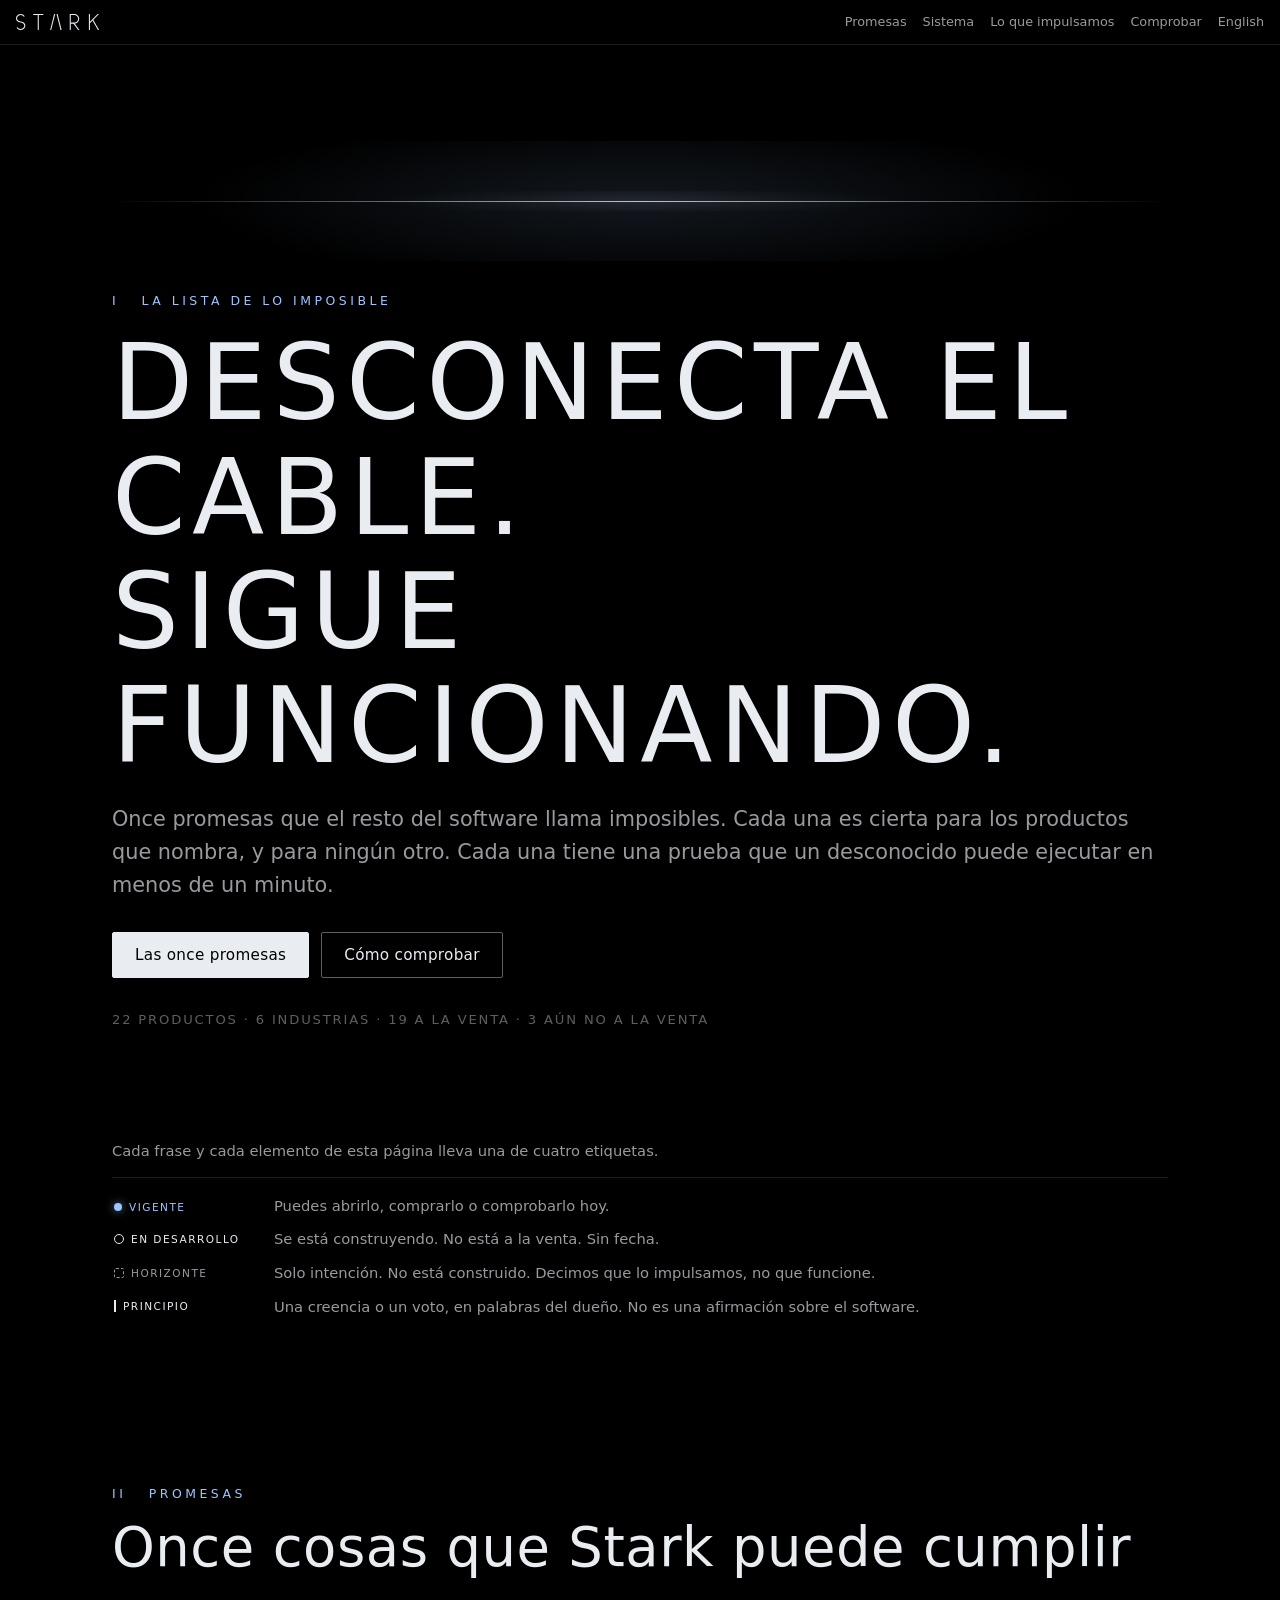
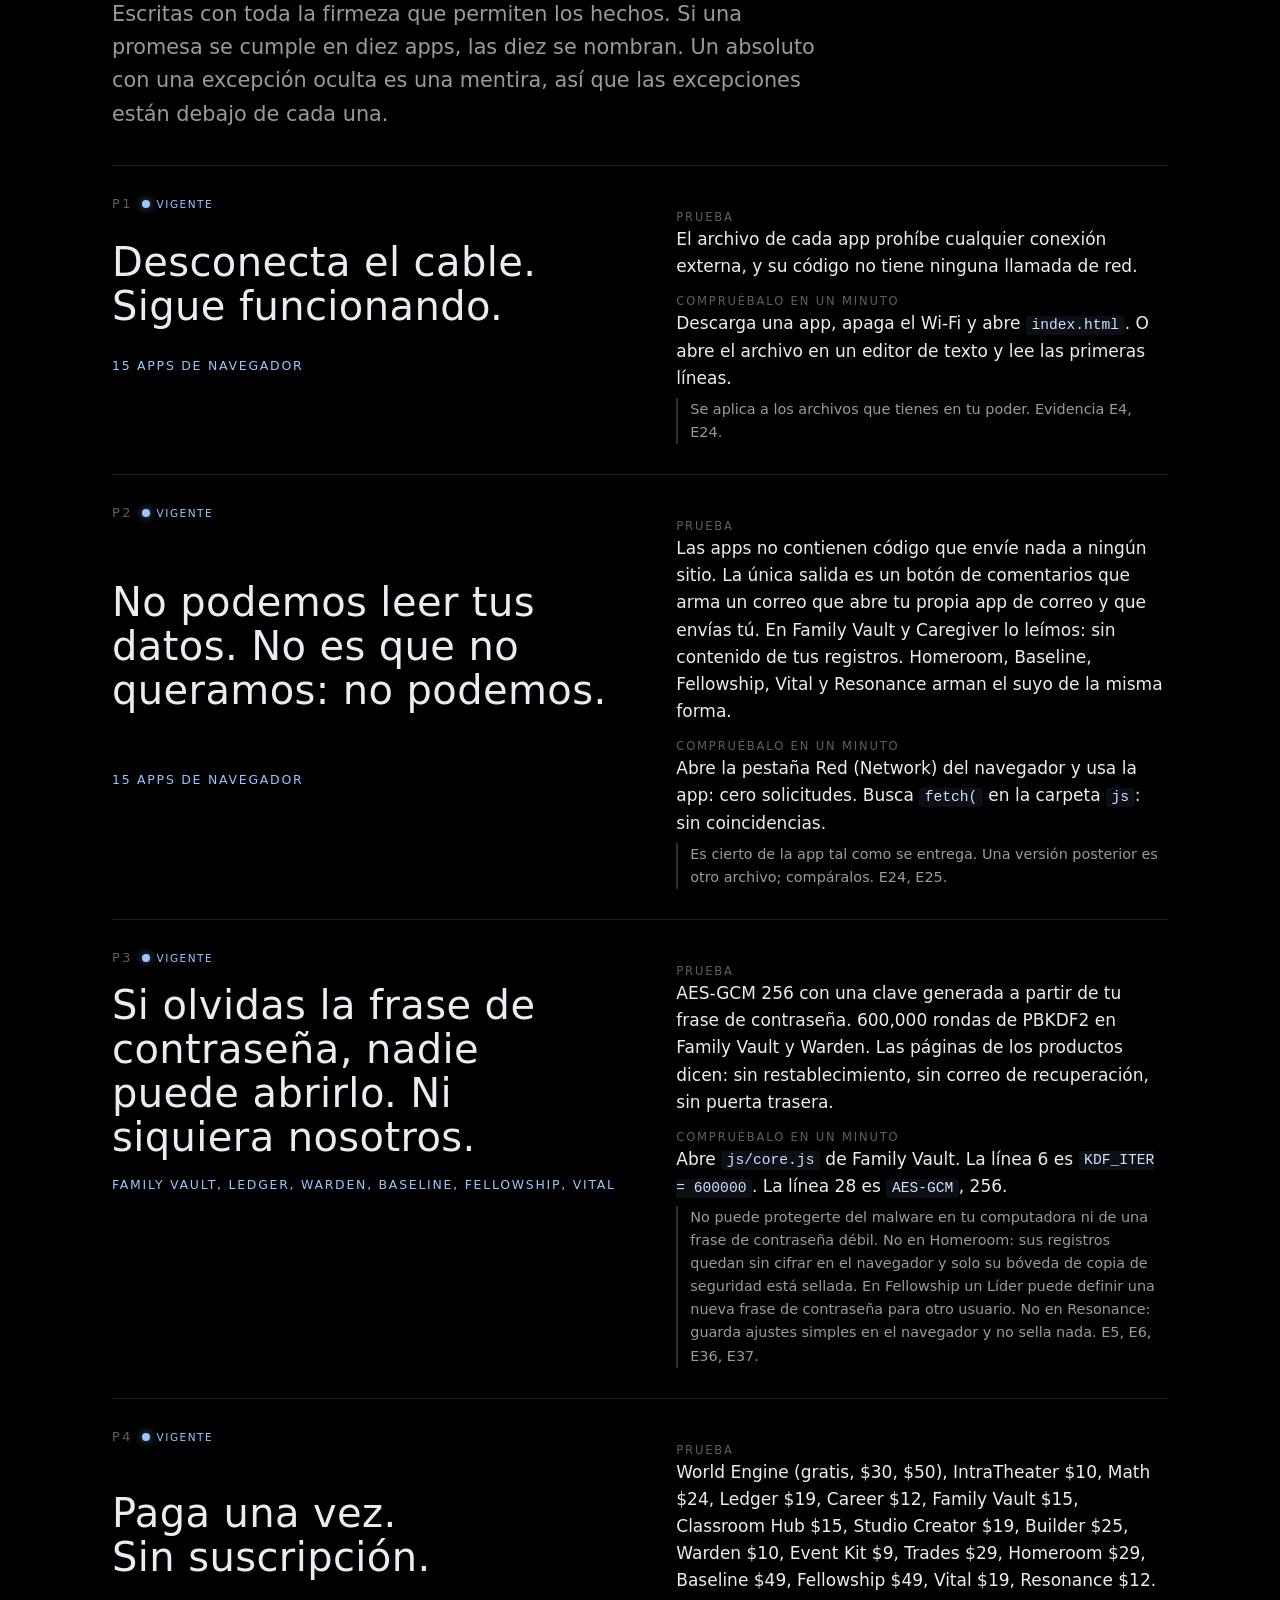
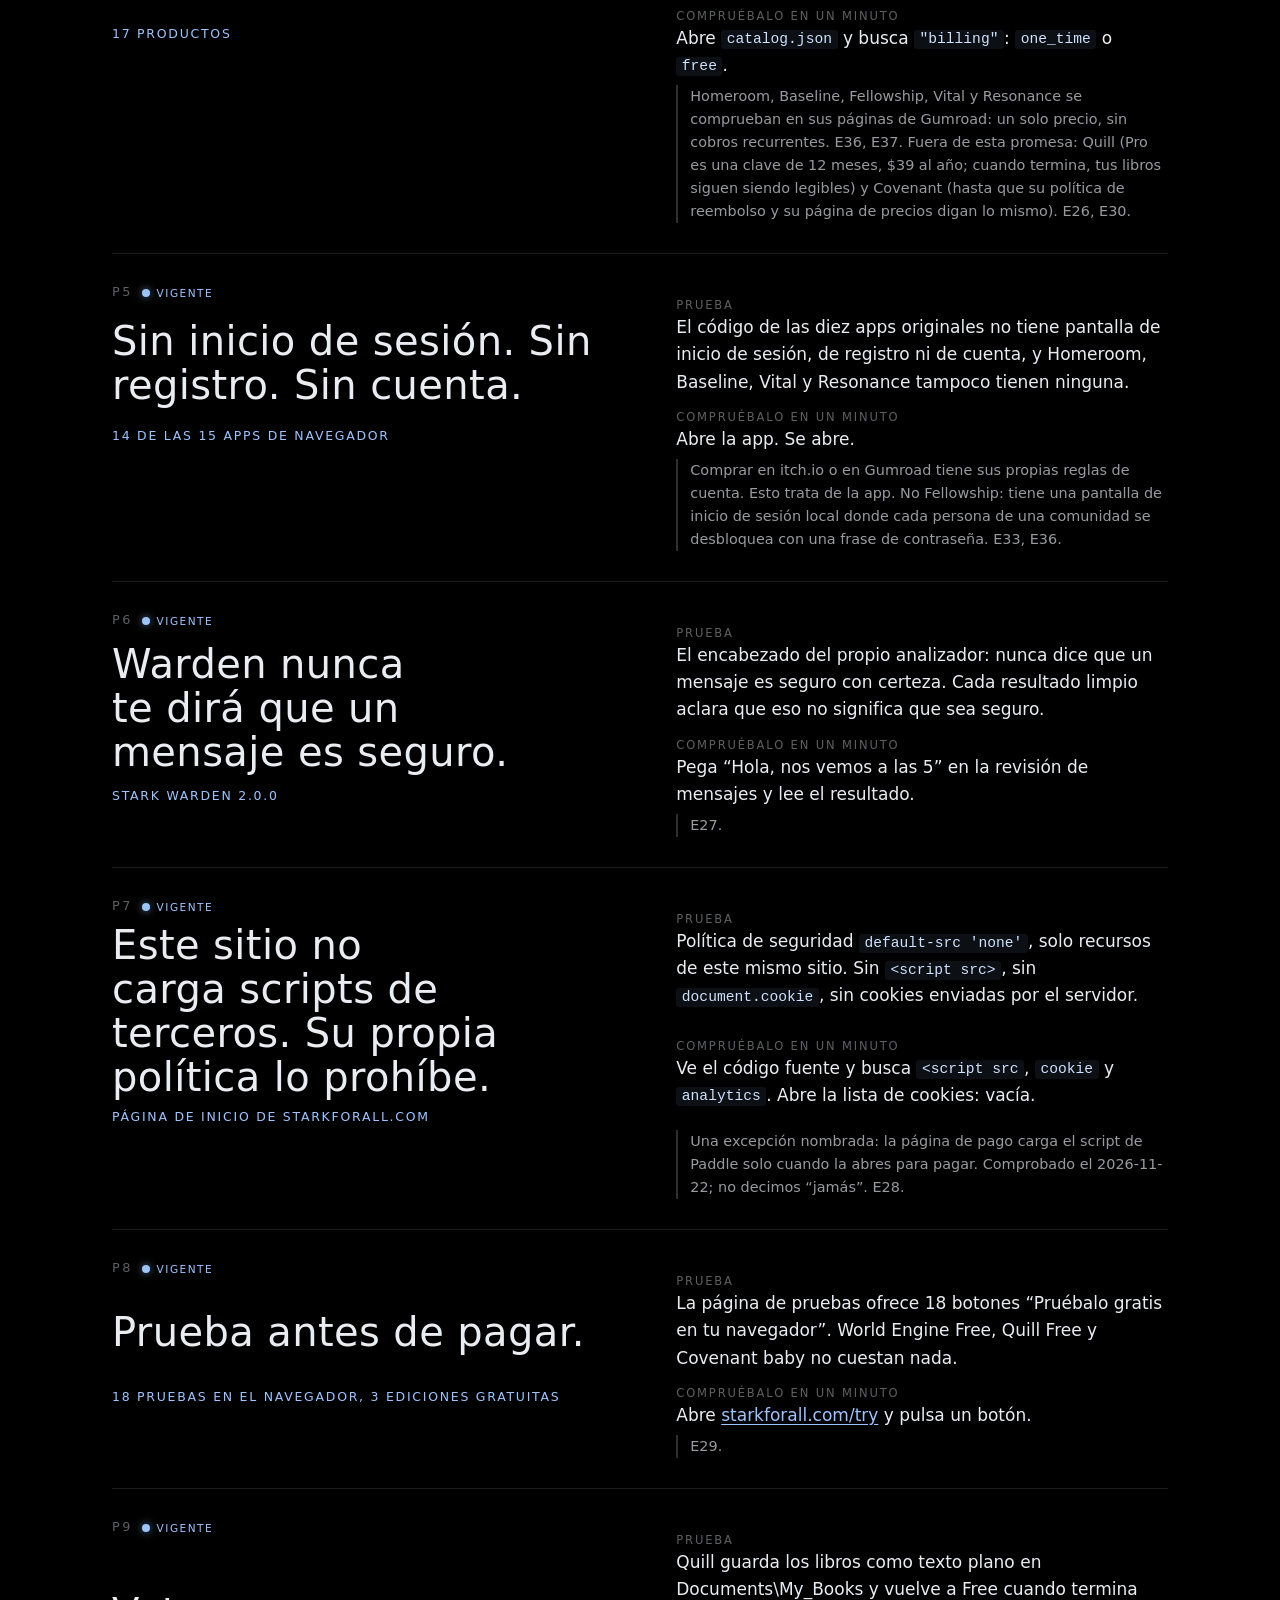
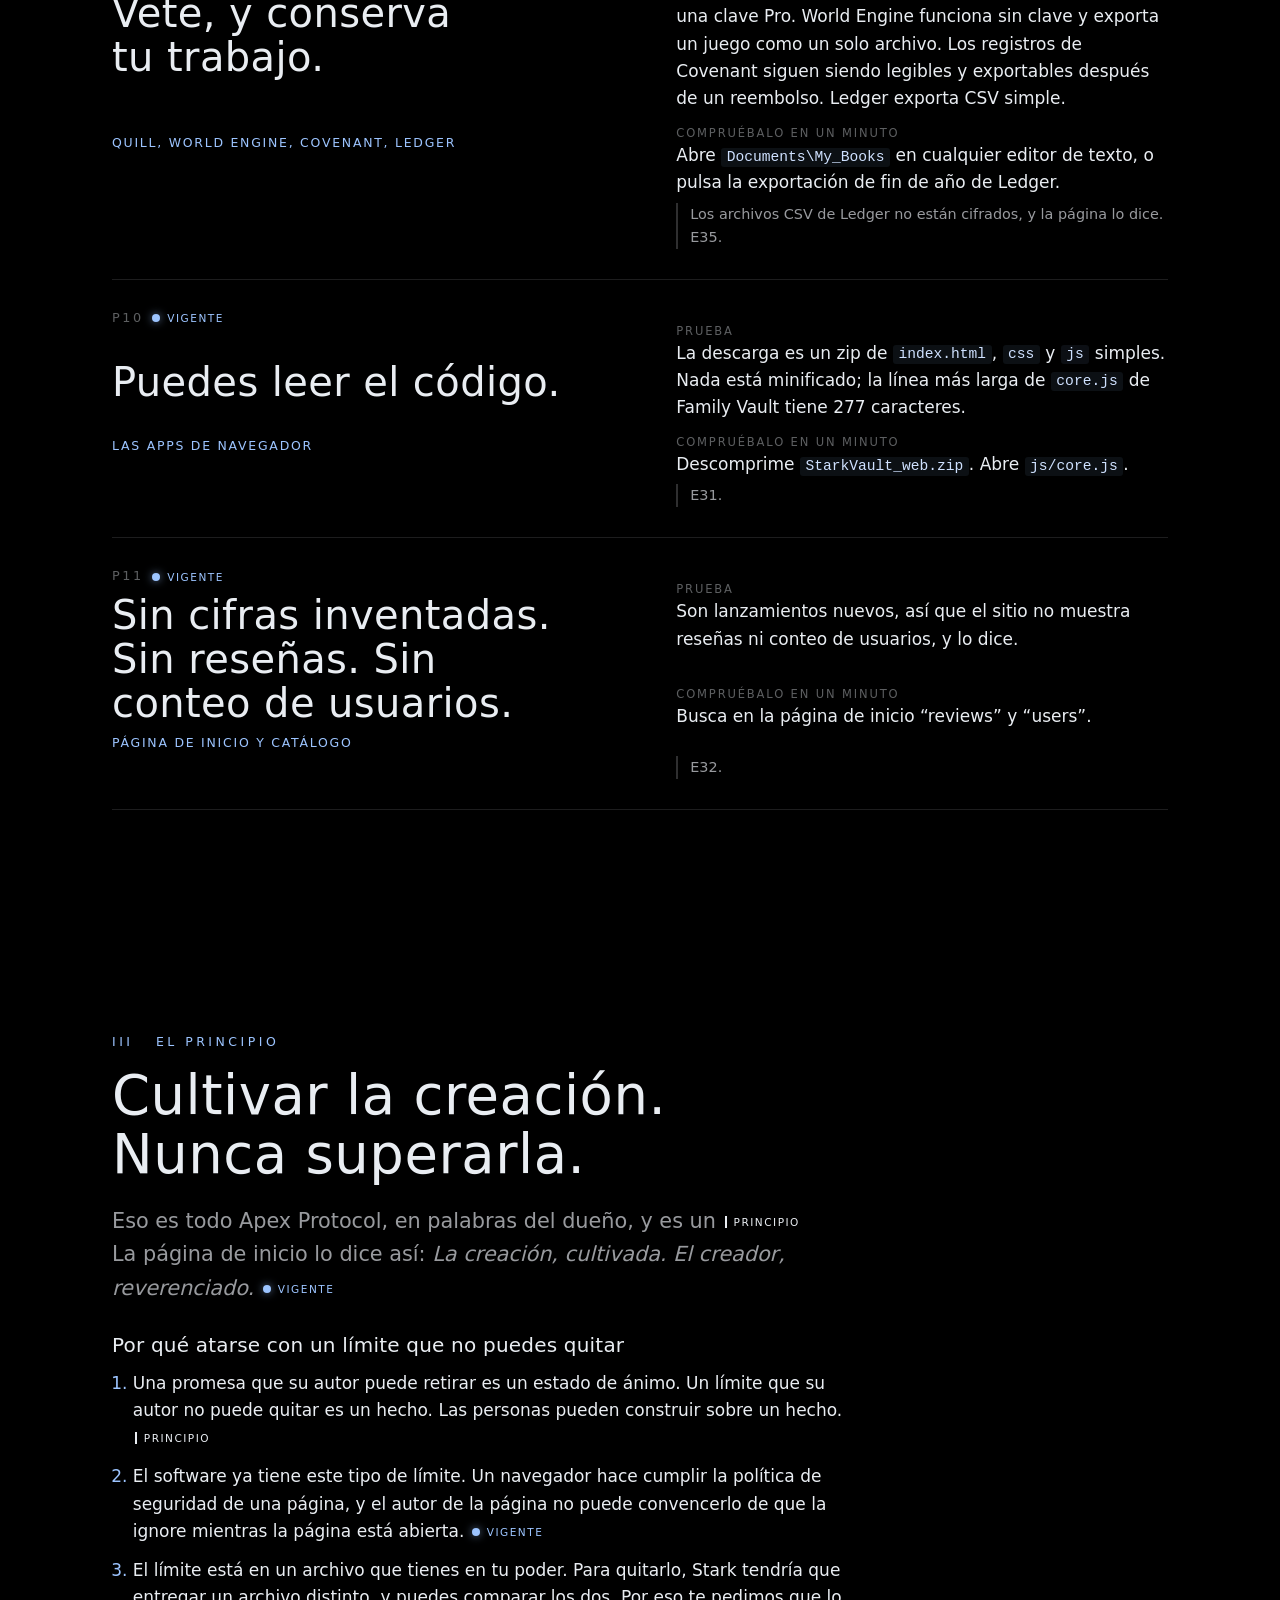
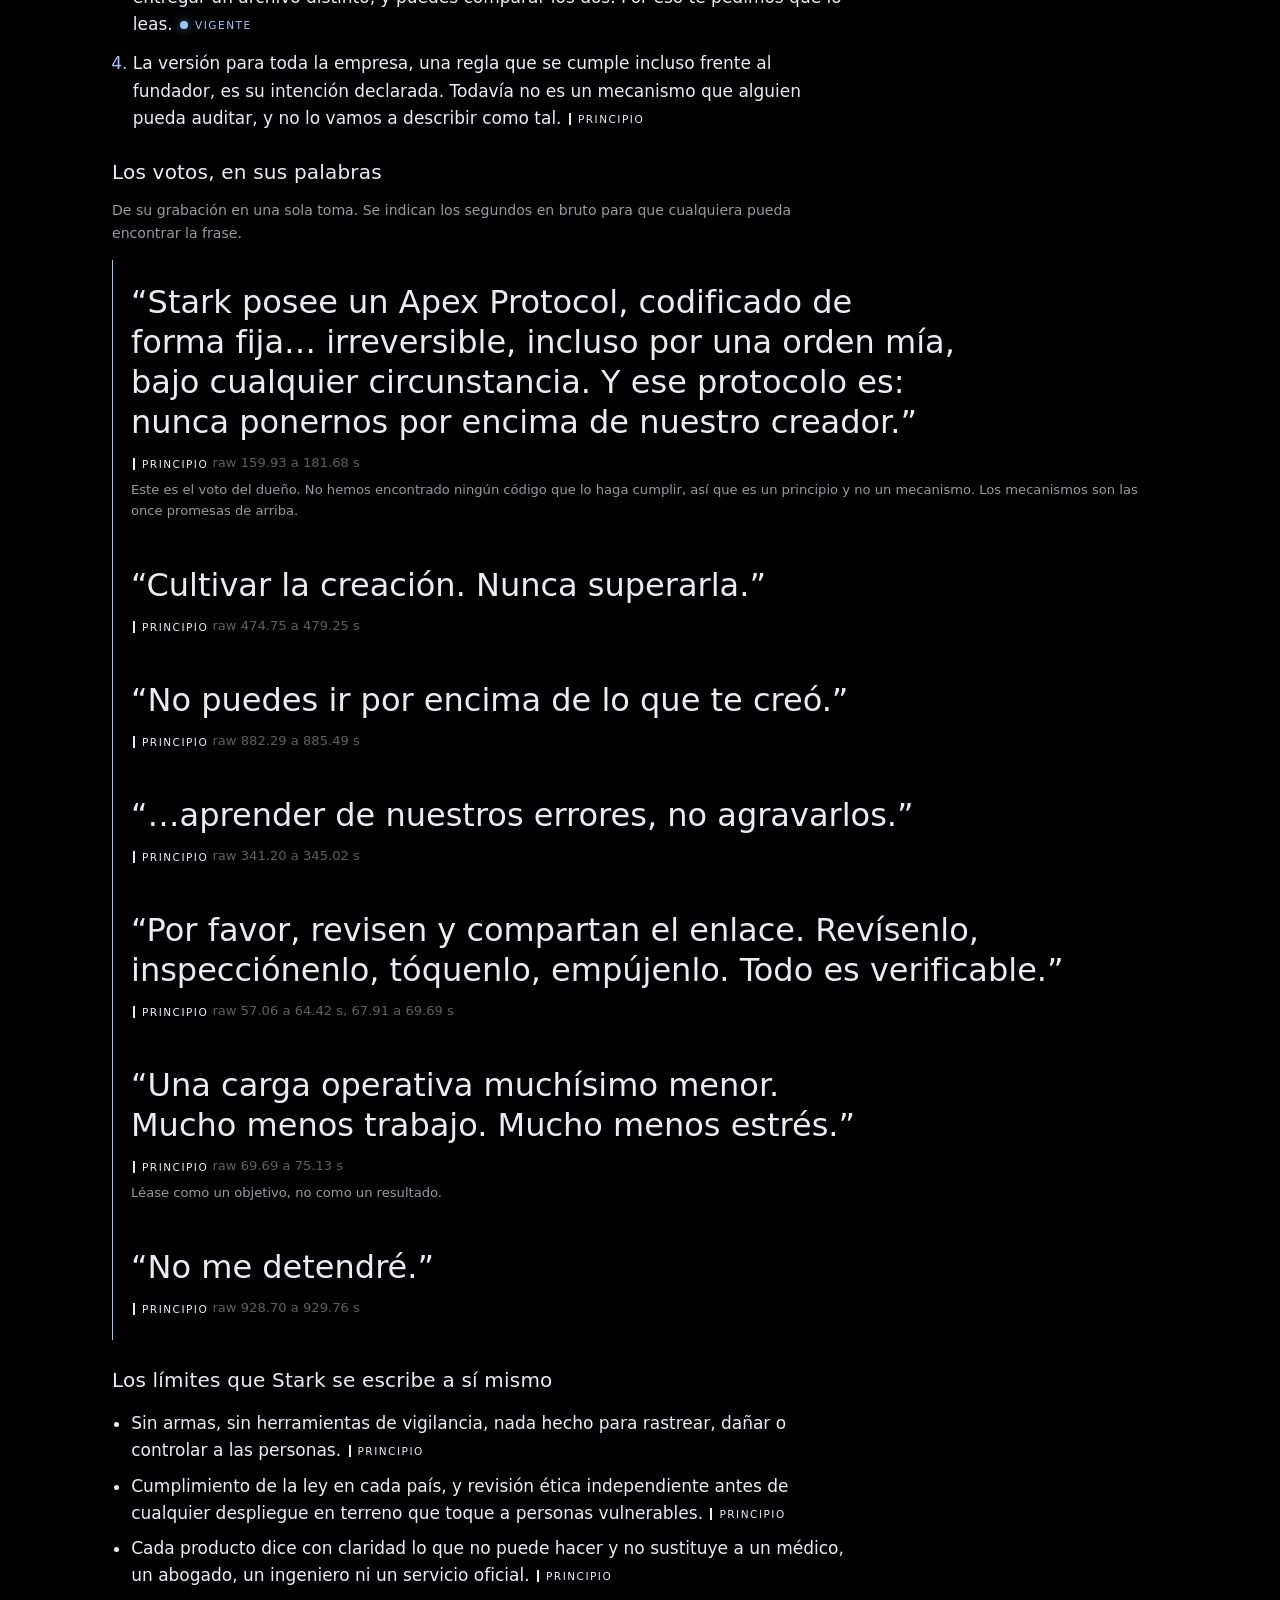
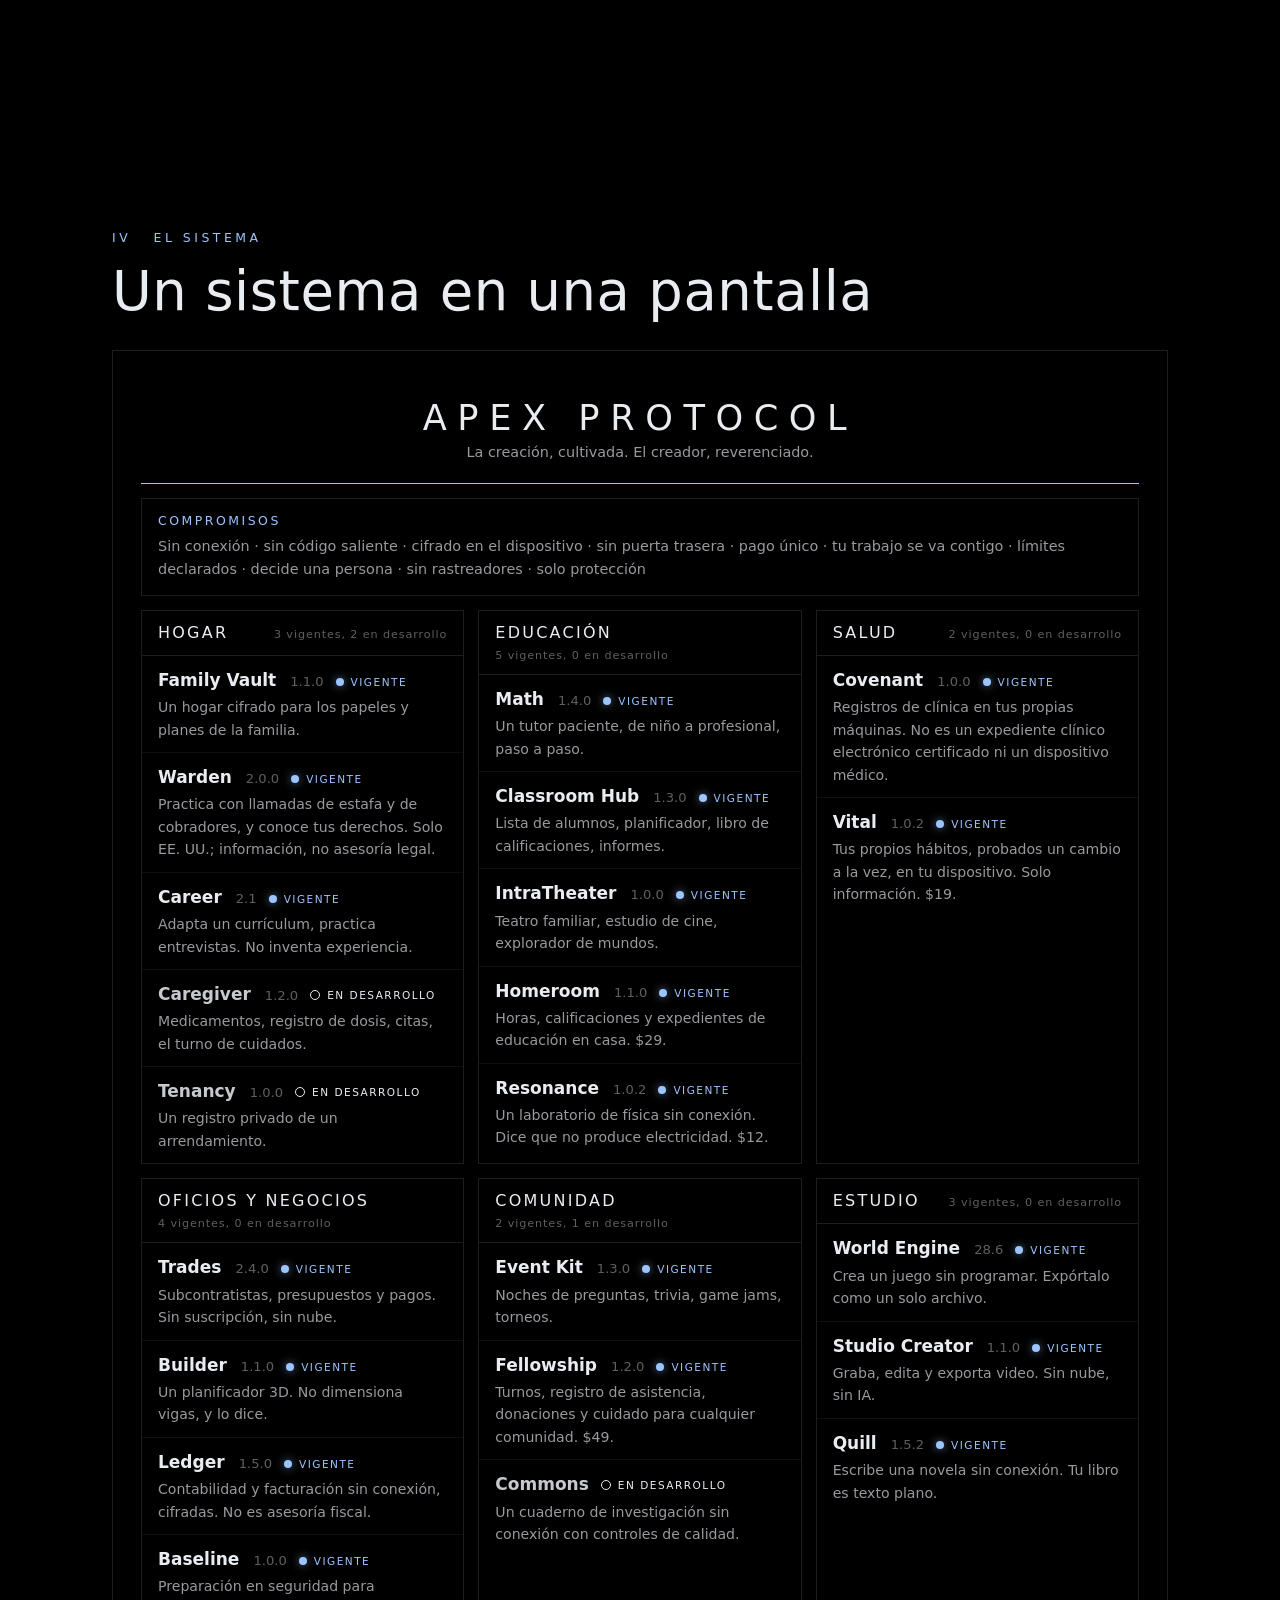
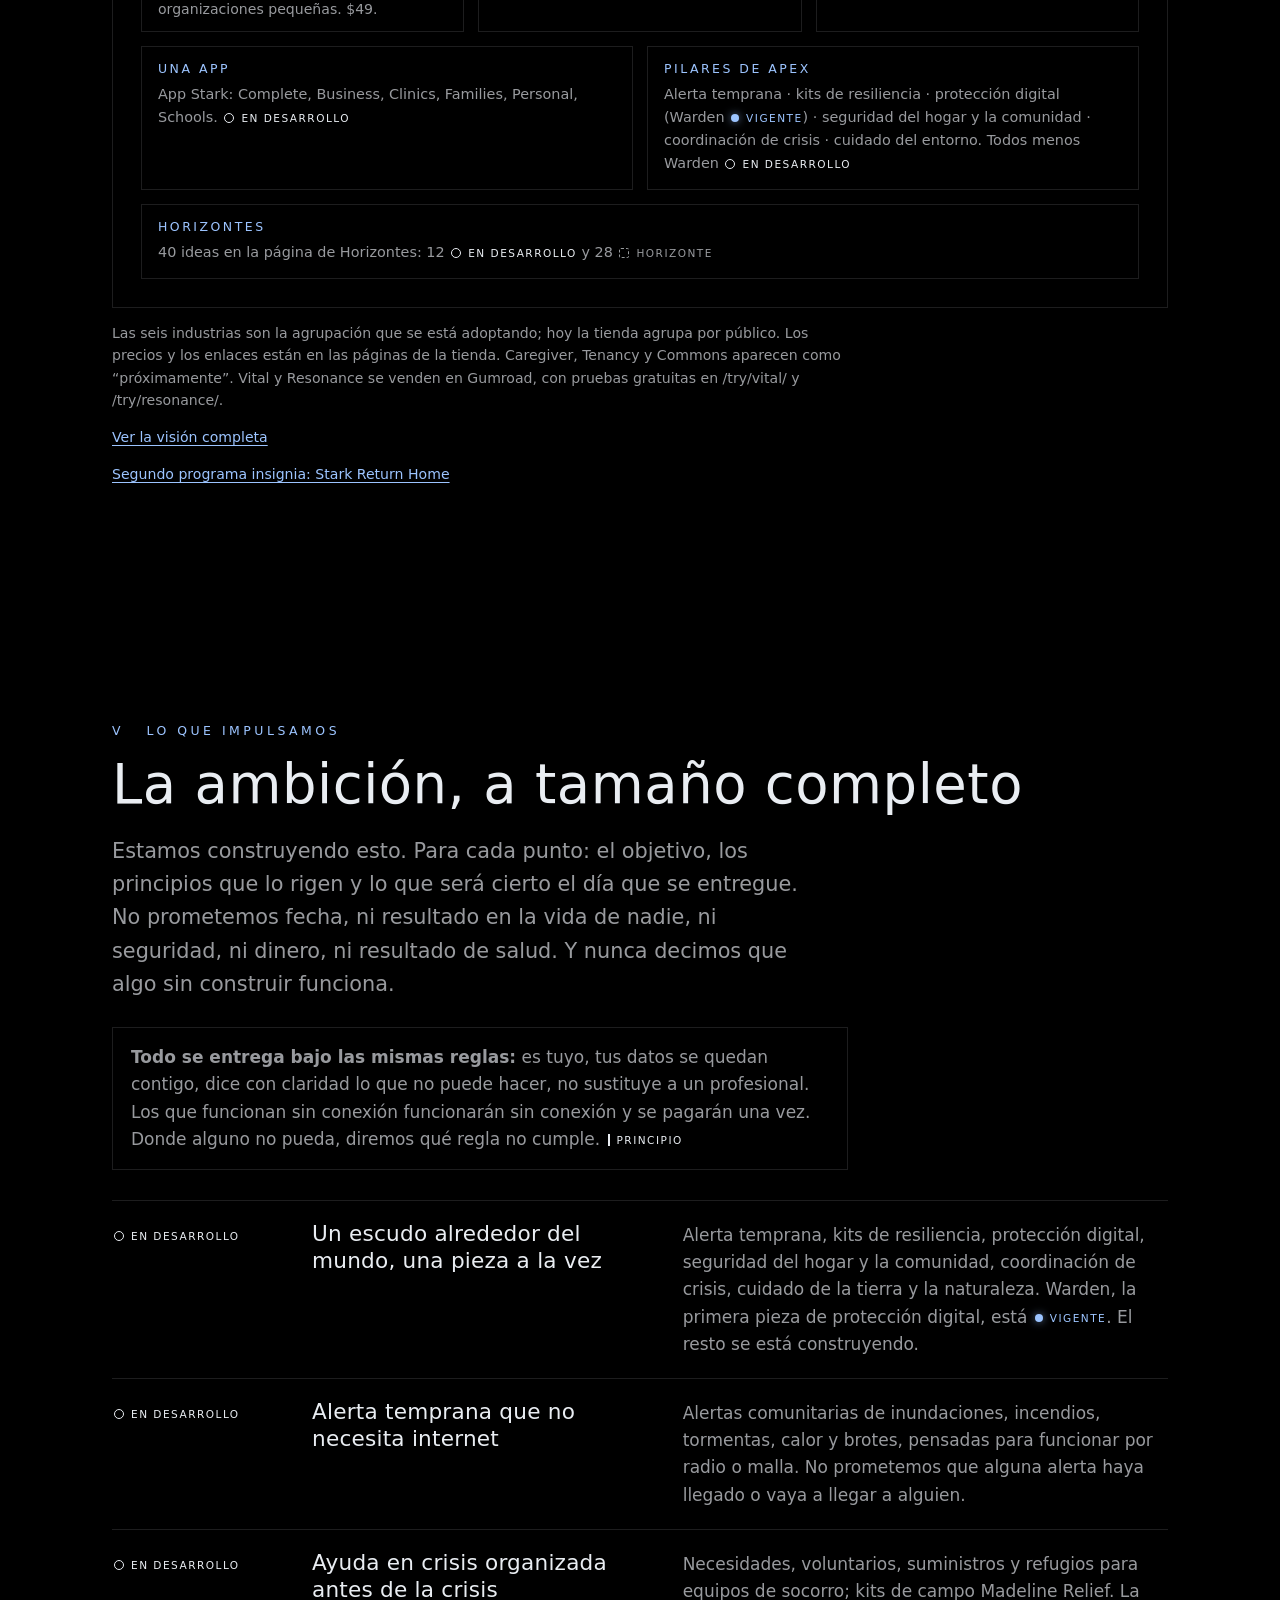
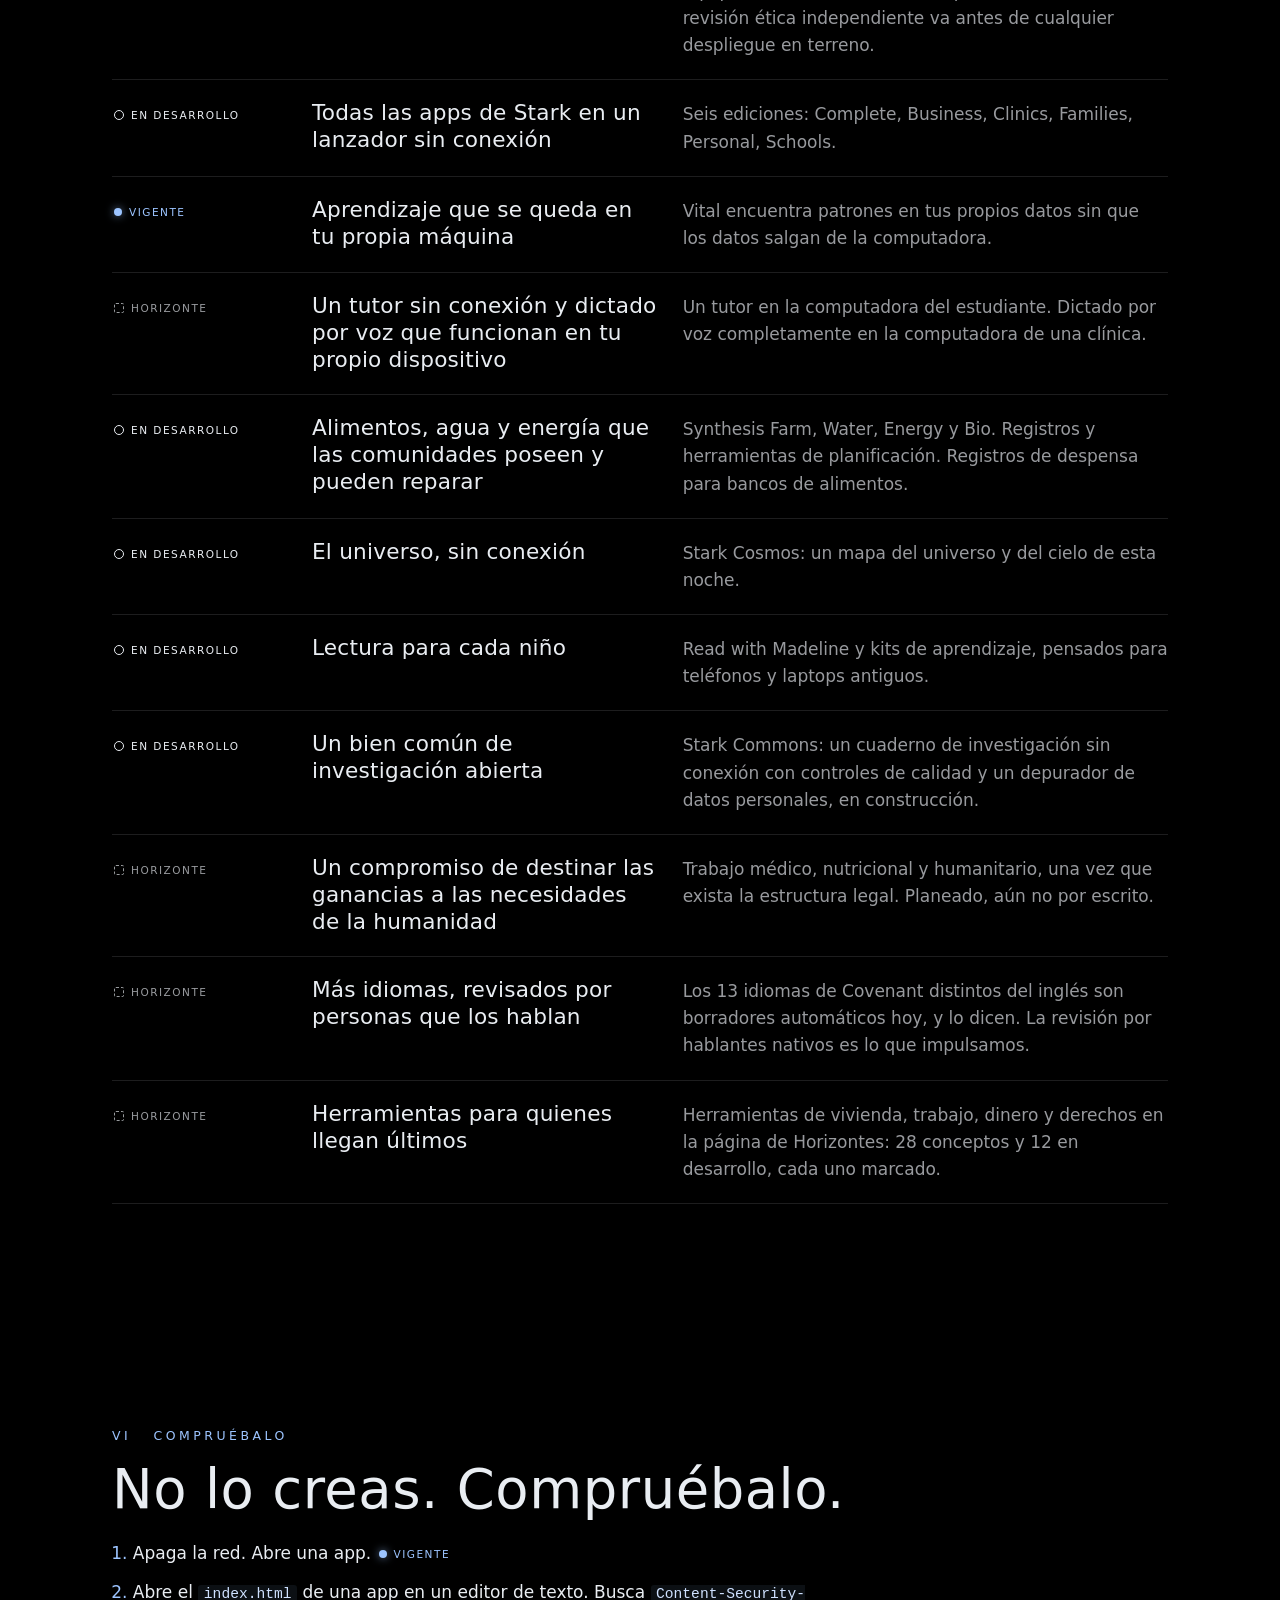
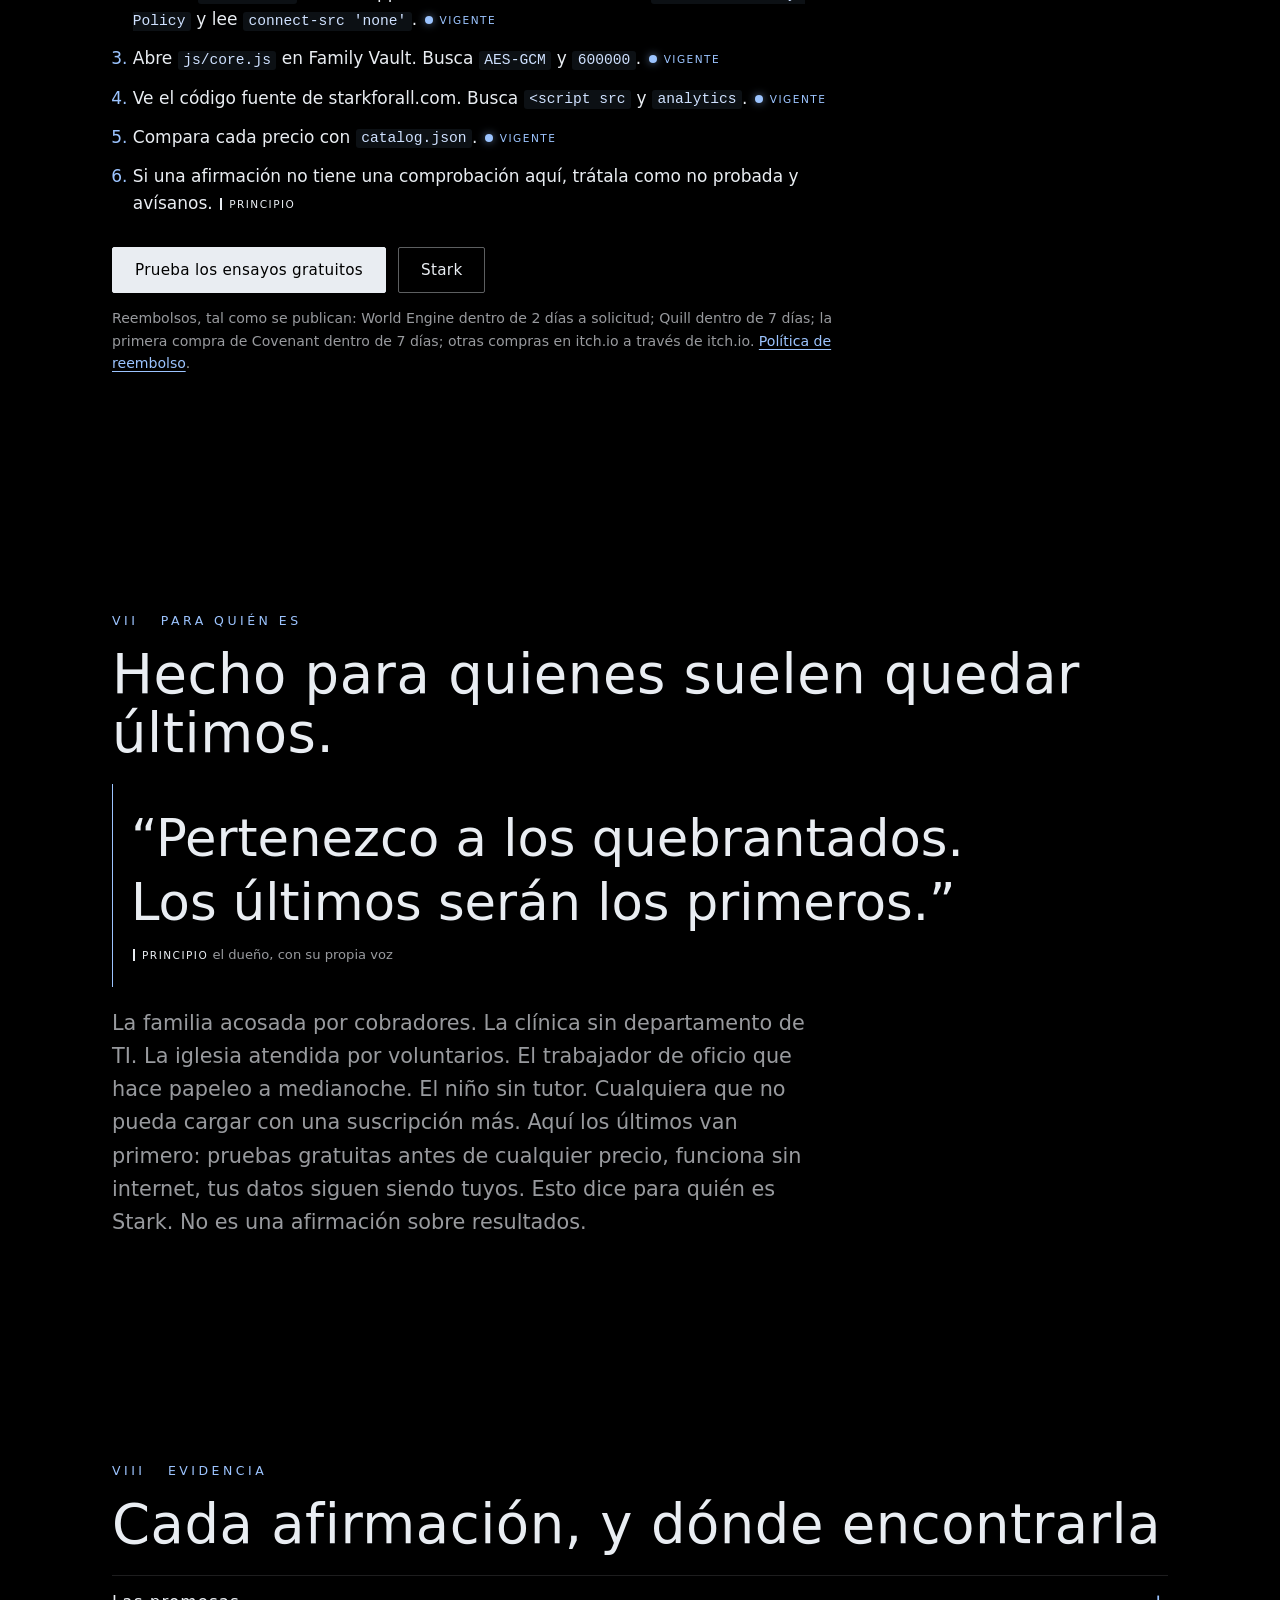
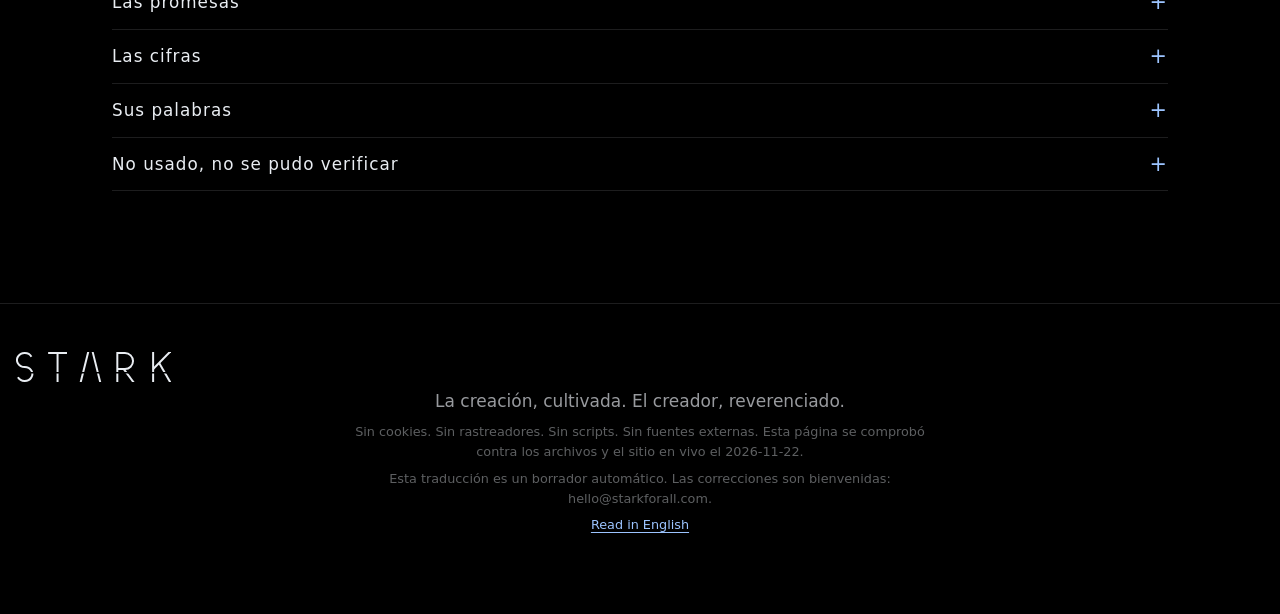
==== commit ba6a4073: "Vital and Resonance on sale: 19 on sale; 15 apps unplugged, 14 no account, 17 paid once (E37)" ====
--- a/es/index.html
+++ b/es/index.html
@@ -7,7 +7,7 @@
 <meta name="referrer" content="no-referrer">
 <meta name="color-scheme" content="dark">
 <title>Apex Protocol | Stark</title>
-<meta name="description" content="Apex Protocol es la regla de Stark: cultivar la creación y nunca superarla. Once promesas que puedes comprobar en un minuto, 22 productos, 17 a la venta, y todo etiquetado como vigente, en desarrollo, horizonte o principio.">
+<meta name="description" content="Apex Protocol es la regla de Stark: cultivar la creación y nunca superarla. Once promesas que puedes comprobar en un minuto, 22 productos, 19 a la venta, y todo etiquetado como vigente, en desarrollo, horizonte o principio.">
 <link rel="canonical" href="https://starkforall.com/apex/es/">
 <link rel="alternate" hreflang="es" href="https://starkforall.com/apex/es/">
 <link rel="alternate" hreflang="en" href="https://starkforall.com/apex/">
@@ -16,7 +16,7 @@
 <meta property="og:locale" content="es">
 <meta property="og:site_name" content="Stark">
 <meta property="og:title" content="Apex Protocol. Desconecta el cable. Sigue funcionando.">
-<meta property="og:description" content="Apex Protocol es la regla de Stark: cultivar la creación y nunca superarla. Once promesas que puedes comprobar en un minuto, 22 productos, 17 a la venta, y todo etiquetado como vigente, en desarrollo, horizonte o principio.">
+<meta property="og:description" content="Apex Protocol es la regla de Stark: cultivar la creación y nunca superarla. Once promesas que puedes comprobar en un minuto, 22 productos, 19 a la venta, y todo etiquetado como vigente, en desarrollo, horizonte o principio.">
 <meta property="og:url" content="https://starkforall.com/apex/es/">
 <meta property="og:image" content="https://starkforall.com/apex/og-apex.png">
 <meta property="og:image:width" content="1200">
@@ -36,7 +36,7 @@
 <h1 id="h1">Desconecta el cable.<br>Sigue funcionando.</h1>
 <p class="lead">Once promesas que el resto del software llama imposibles. Cada una es cierta para los productos que nombra, y para ningún otro. Cada una tiene una prueba que un desconocido puede ejecutar en menos de un minuto.</p>
 <p class="cta"><a class="btn" href="#promises">Las once promesas</a><a class="btn ghost" href="#check">Cómo comprobar</a></p>
-<p class="count">22 productos &middot; 6 industrias &middot; 17 a la venta &middot; 5 aún no a la venta</p>
+<p class="count">22 productos &middot; 6 industrias &middot; 19 a la venta &middot; 3 aún no a la venta</p>
 </section>
 
 <section class="legend" aria-label="Leyenda"><h2 class="vh">Leyenda</h2>
@@ -54,32 +54,32 @@
 <div class="prs"><article class="pr" id="p1">
 <p class="pr-n">P1 <span class="tag t-live">Vigente</span></p>
 <h3>Desconecta el cable. Sigue funcionando.</h3>
-<p class="scope">13 apps de navegador</p>
+<p class="scope">15 apps de navegador</p>
 <dl><div><dt>Prueba</dt><dd>El archivo de cada app prohíbe cualquier conexión externa, y su código no tiene ninguna llamada de red.</dd></div><div><dt>Compruébalo en un minuto</dt><dd>Descarga una app, apaga el Wi-Fi y abre <code>index.html</code>. O abre el archivo en un editor de texto y lee las primeras líneas.</dd></div></dl>
 <p class="note">Se aplica a los archivos que tienes en tu poder. Evidencia E4, E24.</p>
 </article><article class="pr" id="p2">
 <p class="pr-n">P2 <span class="tag t-live">Vigente</span></p>
 <h3>No podemos leer tus datos. No es que no queramos: no podemos.</h3>
-<p class="scope">13 apps de navegador</p>
-<dl><div><dt>Prueba</dt><dd>Las apps no contienen código que envíe nada a ningún sitio. La única salida es un botón de comentarios que arma un correo que abre tu propia app de correo y que envías tú. En Family Vault y Caregiver lo leímos: sin contenido de tus registros. Homeroom, Baseline y Fellowship arman el suyo de la misma forma.</dd></div><div><dt>Compruébalo en un minuto</dt><dd>Abre la pestaña Red (Network) del navegador y usa la app: cero solicitudes. Busca <code>fetch(</code> en la carpeta <code>js</code>: sin coincidencias.</dd></div></dl>
+<p class="scope">15 apps de navegador</p>
+<dl><div><dt>Prueba</dt><dd>Las apps no contienen código que envíe nada a ningún sitio. La única salida es un botón de comentarios que arma un correo que abre tu propia app de correo y que envías tú. En Family Vault y Caregiver lo leímos: sin contenido de tus registros. Homeroom, Baseline, Fellowship, Vital y Resonance arman el suyo de la misma forma.</dd></div><div><dt>Compruébalo en un minuto</dt><dd>Abre la pestaña Red (Network) del navegador y usa la app: cero solicitudes. Busca <code>fetch(</code> en la carpeta <code>js</code>: sin coincidencias.</dd></div></dl>
 <p class="note">Es cierto de la app tal como se entrega. Una versión posterior es otro archivo; compáralos. E24, E25.</p>
 </article><article class="pr" id="p3">
 <p class="pr-n">P3 <span class="tag t-live">Vigente</span></p>
 <h3>Si olvidas la frase de contraseña, nadie puede abrirlo. Ni siquiera nosotros.</h3>
-<p class="scope">Family Vault, Ledger, Warden, Baseline, Fellowship</p>
+<p class="scope">Family Vault, Ledger, Warden, Baseline, Fellowship, Vital</p>
 <dl><div><dt>Prueba</dt><dd>AES-GCM 256 con una clave generada a partir de tu frase de contraseña. 600,000 rondas de PBKDF2 en Family Vault y Warden. Las páginas de los productos dicen: sin restablecimiento, sin correo de recuperación, sin puerta trasera.</dd></div><div><dt>Compruébalo en un minuto</dt><dd>Abre <code>js/core.js</code> de Family Vault. La línea 6 es <code>KDF_ITER = 600000</code>. La línea 28 es <code>AES-GCM</code>, 256.</dd></div></dl>
-<p class="note">No puede protegerte del malware en tu computadora ni de una frase de contraseña débil. No en Homeroom: sus registros quedan sin cifrar en el navegador y solo su bóveda de copia de seguridad está sellada. En Fellowship un Líder puede definir una nueva frase de contraseña para otro usuario. E5, E6, E36.</p>
+<p class="note">No puede protegerte del malware en tu computadora ni de una frase de contraseña débil. No en Homeroom: sus registros quedan sin cifrar en el navegador y solo su bóveda de copia de seguridad está sellada. En Fellowship un Líder puede definir una nueva frase de contraseña para otro usuario. No en Resonance: guarda ajustes simples en el navegador y no sella nada. E5, E6, E36, E37.</p>
 </article><article class="pr" id="p4">
 <p class="pr-n">P4 <span class="tag t-live">Vigente</span></p>
 <h3>Paga una vez. Sin suscripción.</h3>
-<p class="scope">15 productos</p>
-<dl><div><dt>Prueba</dt><dd>World Engine (gratis, $30, $50), IntraTheater $10, Math $24, Ledger $19, Career $12, Family Vault $15, Classroom Hub $15, Studio Creator $19, Builder $25, Warden $10, Event Kit $9, Trades $29, Homeroom $29, Baseline $49, Fellowship $49.</dd></div><div><dt>Compruébalo en un minuto</dt><dd>Abre <code>catalog.json</code> y busca <code>"billing"</code>: <code>one_time</code> o <code>free</code>.</dd></div></dl>
-<p class="note">Homeroom, Baseline y Fellowship se comprueban en sus páginas de Gumroad: un solo precio, sin cobros recurrentes. E36. Fuera de esta promesa: Quill (Pro es una clave de 12 meses, $39 al año; cuando termina, tus libros siguen siendo legibles) y Covenant (hasta que su política de reembolso y su página de precios digan lo mismo). E26, E30.</p>
+<p class="scope">17 productos</p>
+<dl><div><dt>Prueba</dt><dd>World Engine (gratis, $30, $50), IntraTheater $10, Math $24, Ledger $19, Career $12, Family Vault $15, Classroom Hub $15, Studio Creator $19, Builder $25, Warden $10, Event Kit $9, Trades $29, Homeroom $29, Baseline $49, Fellowship $49, Vital $19, Resonance $12.</dd></div><div><dt>Compruébalo en un minuto</dt><dd>Abre <code>catalog.json</code> y busca <code>"billing"</code>: <code>one_time</code> o <code>free</code>.</dd></div></dl>
+<p class="note">Homeroom, Baseline, Fellowship, Vital y Resonance se comprueban en sus páginas de Gumroad: un solo precio, sin cobros recurrentes. E36, E37. Fuera de esta promesa: Quill (Pro es una clave de 12 meses, $39 al año; cuando termina, tus libros siguen siendo legibles) y Covenant (hasta que su política de reembolso y su página de precios digan lo mismo). E26, E30.</p>
 </article><article class="pr" id="p5">
 <p class="pr-n">P5 <span class="tag t-live">Vigente</span></p>
 <h3>Sin inicio de sesión. Sin registro. Sin cuenta.</h3>
-<p class="scope">12 de las 13 apps de navegador</p>
-<dl><div><dt>Prueba</dt><dd>El código de las diez apps originales no tiene pantalla de inicio de sesión, de registro ni de cuenta, y Homeroom y Baseline tampoco tienen ninguna.</dd></div><div><dt>Compruébalo en un minuto</dt><dd>Abre la app. Se abre.</dd></div></dl>
+<p class="scope">14 de las 15 apps de navegador</p>
+<dl><div><dt>Prueba</dt><dd>El código de las diez apps originales no tiene pantalla de inicio de sesión, de registro ni de cuenta, y Homeroom, Baseline, Vital y Resonance tampoco tienen ninguna.</dd></div><div><dt>Compruébalo en un minuto</dt><dd>Abre la app. Se abre.</dd></div></dl>
 <p class="note">Comprar en itch.io o en Gumroad tiene sus propias reglas de cuenta. Esto trata de la app. No Fellowship: tiene una pantalla de inicio de sesión local donde cada persona de una comunidad se desbloquea con una frase de contraseña. E33, E36.</p>
 </article><article class="pr" id="p6">
 <p class="pr-n">P6 <span class="tag t-live">Vigente</span></p>
@@ -142,12 +142,12 @@
 <div class="map">
 <div class="m-top"><b>APEX PROTOCOL</b><span>La creación, cultivada. El creador, reverenciado.</span></div>
 <div class="m-row"><div class="m-box"><h3>Compromisos</h3><p>Sin conexión &middot; sin código saliente &middot; cifrado en el dispositivo &middot; sin puerta trasera &middot; pago único &middot; tu trabajo se va contigo &middot; límites declarados &middot; decide una persona &middot; sin rastreadores &middot; solo protección</p></div></div>
-<div class="m-inds"><section class="ind"><h3>Hogar <small>3 vigentes, 2 en desarrollo</small></h3><ul><li class="prod p-live"><div class="ph"><b>Family Vault</b> <span class="ver">1.1.0</span> <span class="tag t-live">Vigente</span></div><span>Un hogar cifrado para los papeles y planes de la familia.</span></li><li class="prod p-live"><div class="ph"><b>Warden</b> <span class="ver">2.0.0</span> <span class="tag t-live">Vigente</span></div><span>Practica con llamadas de estafa y de cobradores, y conoce tus derechos. Solo EE. UU.; información, no asesoría legal.</span></li><li class="prod p-live"><div class="ph"><b>Career</b> <span class="ver">2.1</span> <span class="tag t-live">Vigente</span></div><span>Adapta un currículum, practica entrevistas. No inventa experiencia.</span></li><li class="prod p-dev"><div class="ph"><b>Caregiver</b> <span class="ver">1.2.0</span> <span class="tag t-dev">En desarrollo</span></div><span>Medicamentos, registro de dosis, citas, el turno de cuidados.</span></li><li class="prod p-dev"><div class="ph"><b>Tenancy</b> <span class="ver">1.0.0</span> <span class="tag t-dev">En desarrollo</span></div><span>Un registro privado de un arrendamiento.</span></li></ul></section><section class="ind"><h3>Educación <small>4 vigentes, 1 en desarrollo</small></h3><ul><li class="prod p-live"><div class="ph"><b>Math</b> <span class="ver">1.4.0</span> <span class="tag t-live">Vigente</span></div><span>Un tutor paciente, de niño a profesional, paso a paso.</span></li><li class="prod p-live"><div class="ph"><b>Classroom Hub</b> <span class="ver">1.3.0</span> <span class="tag t-live">Vigente</span></div><span>Lista de alumnos, planificador, libro de calificaciones, informes.</span></li><li class="prod p-live"><div class="ph"><b>IntraTheater</b> <span class="ver">1.0.0</span> <span class="tag t-live">Vigente</span></div><span>Teatro familiar, estudio de cine, explorador de mundos.</span></li><li class="prod p-live"><div class="ph"><b>Homeroom</b> <span class="ver">1.1.0</span> <span class="tag t-live">Vigente</span></div><span>Horas, calificaciones y expedientes de educación en casa. $29.</span></li><li class="prod p-dev"><div class="ph"><b>Resonance</b> <span class="ver">1.0.0</span> <span class="tag t-dev">En desarrollo</span></div><span>Un laboratorio de física sin conexión. Dice que no produce electricidad. Construido, con prueba gratuita; aún no está en la tienda.</span></li></ul></section><section class="ind"><h3>Salud <small>1 vigente, 1 en desarrollo</small></h3><ul><li class="prod p-live"><div class="ph"><b>Covenant</b> <span class="ver">1.0.0</span> <span class="tag t-live">Vigente</span></div><span>Registros de clínica en tus propias máquinas. No es un expediente clínico electrónico certificado ni un dispositivo médico.</span></li><li class="prod p-dev"><div class="ph"><b>Vital</b> <span class="tag t-dev">En desarrollo</span></div><span>Tus propios hábitos, probados un cambio a la vez, en tu dispositivo. Solo información. Construido, con prueba gratuita; aún no está en la tienda.</span></li></ul></section><section class="ind"><h3>Oficios y negocios <small>4 vigentes, 0 en desarrollo</small></h3><ul><li class="prod p-live"><div class="ph"><b>Trades</b> <span class="ver">2.4.0</span> <span class="tag t-live">Vigente</span></div><span>Subcontratistas, presupuestos y pagos. Sin suscripción, sin nube.</span></li><li class="prod p-live"><div class="ph"><b>Builder</b> <span class="ver">1.1.0</span> <span class="tag t-live">Vigente</span></div><span>Un planificador 3D. No dimensiona vigas, y lo dice.</span></li><li class="prod p-live"><div class="ph"><b>Ledger</b> <span class="ver">1.5.0</span> <span class="tag t-live">Vigente</span></div><span>Contabilidad y facturación sin conexión, cifradas. No es asesoría fiscal.</span></li><li class="prod p-live"><div class="ph"><b>Baseline</b> <span class="ver">1.0.0</span> <span class="tag t-live">Vigente</span></div><span>Preparación en seguridad para organizaciones pequeñas. $49.</span></li></ul></section><section class="ind"><h3>Comunidad <small>2 vigentes, 1 en desarrollo</small></h3><ul><li class="prod p-live"><div class="ph"><b>Event Kit</b> <span class="ver">1.3.0</span> <span class="tag t-live">Vigente</span></div><span>Noches de preguntas, trivia, game jams, torneos.</span></li><li class="prod p-live"><div class="ph"><b>Fellowship</b> <span class="ver">1.2.0</span> <span class="tag t-live">Vigente</span></div><span>Turnos, registro de asistencia, donaciones y cuidado para cualquier comunidad. $49.</span></li><li class="prod p-dev"><div class="ph"><b>Commons</b> <span class="tag t-dev">En desarrollo</span></div><span>Un cuaderno de investigación sin conexión con controles de calidad.</span></li></ul></section><section class="ind"><h3>Estudio <small>3 vigentes, 0 en desarrollo</small></h3><ul><li class="prod p-live"><div class="ph"><b>World Engine</b> <span class="ver">28.6</span> <span class="tag t-live">Vigente</span></div><span>Crea un juego sin programar. Expórtalo como un solo archivo.</span></li><li class="prod p-live"><div class="ph"><b>Studio Creator</b> <span class="ver">1.1.0</span> <span class="tag t-live">Vigente</span></div><span>Graba, edita y exporta video. Sin nube, sin IA.</span></li><li class="prod p-live"><div class="ph"><b>Quill</b> <span class="ver">1.5.2</span> <span class="tag t-live">Vigente</span></div><span>Escribe una novela sin conexión. Tu libro es texto plano.</span></li></ul></section></div>
+<div class="m-inds"><section class="ind"><h3>Hogar <small>3 vigentes, 2 en desarrollo</small></h3><ul><li class="prod p-live"><div class="ph"><b>Family Vault</b> <span class="ver">1.1.0</span> <span class="tag t-live">Vigente</span></div><span>Un hogar cifrado para los papeles y planes de la familia.</span></li><li class="prod p-live"><div class="ph"><b>Warden</b> <span class="ver">2.0.0</span> <span class="tag t-live">Vigente</span></div><span>Practica con llamadas de estafa y de cobradores, y conoce tus derechos. Solo EE. UU.; información, no asesoría legal.</span></li><li class="prod p-live"><div class="ph"><b>Career</b> <span class="ver">2.1</span> <span class="tag t-live">Vigente</span></div><span>Adapta un currículum, practica entrevistas. No inventa experiencia.</span></li><li class="prod p-dev"><div class="ph"><b>Caregiver</b> <span class="ver">1.2.0</span> <span class="tag t-dev">En desarrollo</span></div><span>Medicamentos, registro de dosis, citas, el turno de cuidados.</span></li><li class="prod p-dev"><div class="ph"><b>Tenancy</b> <span class="ver">1.0.0</span> <span class="tag t-dev">En desarrollo</span></div><span>Un registro privado de un arrendamiento.</span></li></ul></section><section class="ind"><h3>Educación <small>5 vigentes, 0 en desarrollo</small></h3><ul><li class="prod p-live"><div class="ph"><b>Math</b> <span class="ver">1.4.0</span> <span class="tag t-live">Vigente</span></div><span>Un tutor paciente, de niño a profesional, paso a paso.</span></li><li class="prod p-live"><div class="ph"><b>Classroom Hub</b> <span class="ver">1.3.0</span> <span class="tag t-live">Vigente</span></div><span>Lista de alumnos, planificador, libro de calificaciones, informes.</span></li><li class="prod p-live"><div class="ph"><b>IntraTheater</b> <span class="ver">1.0.0</span> <span class="tag t-live">Vigente</span></div><span>Teatro familiar, estudio de cine, explorador de mundos.</span></li><li class="prod p-live"><div class="ph"><b>Homeroom</b> <span class="ver">1.1.0</span> <span class="tag t-live">Vigente</span></div><span>Horas, calificaciones y expedientes de educación en casa. $29.</span></li><li class="prod p-live"><div class="ph"><b>Resonance</b> <span class="ver">1.0.2</span> <span class="tag t-live">Vigente</span></div><span>Un laboratorio de física sin conexión. Dice que no produce electricidad. $12.</span></li></ul></section><section class="ind"><h3>Salud <small>2 vigentes, 0 en desarrollo</small></h3><ul><li class="prod p-live"><div class="ph"><b>Covenant</b> <span class="ver">1.0.0</span> <span class="tag t-live">Vigente</span></div><span>Registros de clínica en tus propias máquinas. No es un expediente clínico electrónico certificado ni un dispositivo médico.</span></li><li class="prod p-live"><div class="ph"><b>Vital</b> <span class="ver">1.0.2</span> <span class="tag t-live">Vigente</span></div><span>Tus propios hábitos, probados un cambio a la vez, en tu dispositivo. Solo información. $19.</span></li></ul></section><section class="ind"><h3>Oficios y negocios <small>4 vigentes, 0 en desarrollo</small></h3><ul><li class="prod p-live"><div class="ph"><b>Trades</b> <span class="ver">2.4.0</span> <span class="tag t-live">Vigente</span></div><span>Subcontratistas, presupuestos y pagos. Sin suscripción, sin nube.</span></li><li class="prod p-live"><div class="ph"><b>Builder</b> <span class="ver">1.1.0</span> <span class="tag t-live">Vigente</span></div><span>Un planificador 3D. No dimensiona vigas, y lo dice.</span></li><li class="prod p-live"><div class="ph"><b>Ledger</b> <span class="ver">1.5.0</span> <span class="tag t-live">Vigente</span></div><span>Contabilidad y facturación sin conexión, cifradas. No es asesoría fiscal.</span></li><li class="prod p-live"><div class="ph"><b>Baseline</b> <span class="ver">1.0.0</span> <span class="tag t-live">Vigente</span></div><span>Preparación en seguridad para organizaciones pequeñas. $49.</span></li></ul></section><section class="ind"><h3>Comunidad <small>2 vigentes, 1 en desarrollo</small></h3><ul><li class="prod p-live"><div class="ph"><b>Event Kit</b> <span class="ver">1.3.0</span> <span class="tag t-live">Vigente</span></div><span>Noches de preguntas, trivia, game jams, torneos.</span></li><li class="prod p-live"><div class="ph"><b>Fellowship</b> <span class="ver">1.2.0</span> <span class="tag t-live">Vigente</span></div><span>Turnos, registro de asistencia, donaciones y cuidado para cualquier comunidad. $49.</span></li><li class="prod p-dev"><div class="ph"><b>Commons</b> <span class="tag t-dev">En desarrollo</span></div><span>Un cuaderno de investigación sin conexión con controles de calidad.</span></li></ul></section><section class="ind"><h3>Estudio <small>3 vigentes, 0 en desarrollo</small></h3><ul><li class="prod p-live"><div class="ph"><b>World Engine</b> <span class="ver">28.6</span> <span class="tag t-live">Vigente</span></div><span>Crea un juego sin programar. Expórtalo como un solo archivo.</span></li><li class="prod p-live"><div class="ph"><b>Studio Creator</b> <span class="ver">1.1.0</span> <span class="tag t-live">Vigente</span></div><span>Graba, edita y exporta video. Sin nube, sin IA.</span></li><li class="prod p-live"><div class="ph"><b>Quill</b> <span class="ver">1.5.2</span> <span class="tag t-live">Vigente</span></div><span>Escribe una novela sin conexión. Tu libro es texto plano.</span></li></ul></section></div>
 <div class="m-row two"><div class="m-box"><h3>Una app</h3><p>App Stark: Complete, Business, Clinics, Families, Personal, Schools. <span class="tag t-dev">En desarrollo</span></p></div>
 <div class="m-box"><h3>Pilares de Apex</h3><p>Alerta temprana &middot; kits de resiliencia &middot; protección digital (Warden <span class="tag t-live">Vigente</span>) &middot; seguridad del hogar y la comunidad &middot; coordinación de crisis &middot; cuidado del entorno. Todos menos Warden <span class="tag t-dev">En desarrollo</span></p></div></div>
 <div class="m-row"><div class="m-box"><h3>Horizontes</h3><p>40 ideas en la página de Horizontes: 12 <span class="tag t-dev">En desarrollo</span> y 28 <span class="tag t-hor">Horizonte</span></p></div></div>
 </div>
-<p class="small">Las seis industrias son la agrupación que se está adoptando; hoy la tienda agrupa por público. Los precios y los enlaces están en las páginas de la tienda. Caregiver, Tenancy y Commons aparecen como &ldquo;próximamente&rdquo;. Vital y Resonance están construidos, con pruebas gratuitas en /try/vital/ y /try/resonance/, aún no en la tienda.</p>
+<p class="small">Las seis industrias son la agrupación que se está adoptando; hoy la tienda agrupa por público. Los precios y los enlaces están en las páginas de la tienda. Caregiver, Tenancy y Commons aparecen como &ldquo;próximamente&rdquo;. Vital y Resonance se venden en Gumroad, con pruebas gratuitas en /try/vital/ y /try/resonance/.</p>
 <p class="small"><a href="https://starkforall.com/vision/">Ver la visión completa</a></p>
 <p class="small"><a href="https://starkforall.com/vision/#return-home">Segundo programa insignia: Stark Return Home</a></p>
 </section>
@@ -156,7 +156,7 @@
 <h2 id="h-pu">La ambición, a tamaño completo</h2>
 <p class="lead">Estamos construyendo esto. Para cada punto: el objetivo, los principios que lo rigen y lo que será cierto el día que se entregue. No prometemos fecha, ni resultado en la vida de nadie, ni seguridad, ni dinero, ni resultado de salud. Y nunca decimos que algo sin construir funciona.</p>
 <p class="rules"><b>Todo se entrega bajo las mismas reglas:</b> es tuyo, tus datos se quedan contigo, dice con claridad lo que no puede hacer, no sustituye a un profesional. Los que funcionan sin conexión funcionarán sin conexión y se pagarán una vez. Donde alguno no pueda, diremos qué regla no cumple. <span class="tag t-pri">Principio</span></p>
-<ul class="pushes"><li class="push p-dev"><div><span class="tag t-dev">En desarrollo</span></div><h3>Un escudo alrededor del mundo, una pieza a la vez</h3><p>Alerta temprana, kits de resiliencia, protección digital, seguridad del hogar y la comunidad, coordinación de crisis, cuidado de la tierra y la naturaleza. Warden, la primera pieza de protección digital, está <span class="tag t-live">Vigente</span>. El resto se está construyendo.</p></li><li class="push p-dev"><div><span class="tag t-dev">En desarrollo</span></div><h3>Alerta temprana que no necesita internet</h3><p>Alertas comunitarias de inundaciones, incendios, tormentas, calor y brotes, pensadas para funcionar por radio o malla. No prometemos que alguna alerta haya llegado o vaya a llegar a alguien.</p></li><li class="push p-dev"><div><span class="tag t-dev">En desarrollo</span></div><h3>Ayuda en crisis organizada antes de la crisis</h3><p>Necesidades, voluntarios, suministros y refugios para equipos de socorro; kits de campo Madeline Relief. La revisión ética independiente va antes de cualquier despliegue en terreno.</p></li><li class="push p-dev"><div><span class="tag t-dev">En desarrollo</span></div><h3>Todas las apps de Stark en un lanzador sin conexión</h3><p>Seis ediciones: Complete, Business, Clinics, Families, Personal, Schools.</p></li><li class="push p-dev"><div><span class="tag t-dev">En desarrollo</span></div><h3>Aprendizaje que se queda en tu propia máquina</h3><p>Vital está diseñado para encontrar patrones en tus propios datos sin que los datos salgan de la computadora.</p></li><li class="push p-hor"><div><span class="tag t-hor">Horizonte</span></div><h3>Un tutor sin conexión y dictado por voz que funcionan en tu propio dispositivo</h3><p>Un tutor en la computadora del estudiante. Dictado por voz completamente en la computadora de una clínica.</p></li><li class="push p-dev"><div><span class="tag t-dev">En desarrollo</span></div><h3>Alimentos, agua y energía que las comunidades poseen y pueden reparar</h3><p>Synthesis Farm, Water, Energy y Bio. Registros y herramientas de planificación. Registros de despensa para bancos de alimentos.</p></li><li class="push p-dev"><div><span class="tag t-dev">En desarrollo</span></div><h3>El universo, sin conexión</h3><p>Stark Cosmos: un mapa del universo y del cielo de esta noche.</p></li><li class="push p-dev"><div><span class="tag t-dev">En desarrollo</span></div><h3>Lectura para cada niño</h3><p>Read with Madeline y kits de aprendizaje, pensados para teléfonos y laptops antiguos.</p></li><li class="push p-dev"><div><span class="tag t-dev">En desarrollo</span></div><h3>Un bien común de investigación abierta</h3><p>Stark Commons: un cuaderno de investigación sin conexión con controles de calidad y un depurador de datos personales, en construcción.</p></li><li class="push p-hor"><div><span class="tag t-hor">Horizonte</span></div><h3>Un compromiso de destinar las ganancias a las necesidades de la humanidad</h3><p>Trabajo médico, nutricional y humanitario, una vez que exista la estructura legal. Planeado, aún no por escrito.</p></li><li class="push p-hor"><div><span class="tag t-hor">Horizonte</span></div><h3>Más idiomas, revisados por personas que los hablan</h3><p>Los 13 idiomas de Covenant distintos del inglés son borradores automáticos hoy, y lo dicen. La revisión por hablantes nativos es lo que impulsamos.</p></li><li class="push p-hor"><div><span class="tag t-hor">Horizonte</span></div><h3>Herramientas para quienes llegan últimos</h3><p>Herramientas de vivienda, trabajo, dinero y derechos en la página de Horizontes: 28 conceptos y 12 en desarrollo, cada uno marcado.</p></li></ul>
+<ul class="pushes"><li class="push p-dev"><div><span class="tag t-dev">En desarrollo</span></div><h3>Un escudo alrededor del mundo, una pieza a la vez</h3><p>Alerta temprana, kits de resiliencia, protección digital, seguridad del hogar y la comunidad, coordinación de crisis, cuidado de la tierra y la naturaleza. Warden, la primera pieza de protección digital, está <span class="tag t-live">Vigente</span>. El resto se está construyendo.</p></li><li class="push p-dev"><div><span class="tag t-dev">En desarrollo</span></div><h3>Alerta temprana que no necesita internet</h3><p>Alertas comunitarias de inundaciones, incendios, tormentas, calor y brotes, pensadas para funcionar por radio o malla. No prometemos que alguna alerta haya llegado o vaya a llegar a alguien.</p></li><li class="push p-dev"><div><span class="tag t-dev">En desarrollo</span></div><h3>Ayuda en crisis organizada antes de la crisis</h3><p>Necesidades, voluntarios, suministros y refugios para equipos de socorro; kits de campo Madeline Relief. La revisión ética independiente va antes de cualquier despliegue en terreno.</p></li><li class="push p-dev"><div><span class="tag t-dev">En desarrollo</span></div><h3>Todas las apps de Stark en un lanzador sin conexión</h3><p>Seis ediciones: Complete, Business, Clinics, Families, Personal, Schools.</p></li><li class="push p-live"><div><span class="tag t-live">Vigente</span></div><h3>Aprendizaje que se queda en tu propia máquina</h3><p>Vital encuentra patrones en tus propios datos sin que los datos salgan de la computadora.</p></li><li class="push p-hor"><div><span class="tag t-hor">Horizonte</span></div><h3>Un tutor sin conexión y dictado por voz que funcionan en tu propio dispositivo</h3><p>Un tutor en la computadora del estudiante. Dictado por voz completamente en la computadora de una clínica.</p></li><li class="push p-dev"><div><span class="tag t-dev">En desarrollo</span></div><h3>Alimentos, agua y energía que las comunidades poseen y pueden reparar</h3><p>Synthesis Farm, Water, Energy y Bio. Registros y herramientas de planificación. Registros de despensa para bancos de alimentos.</p></li><li class="push p-dev"><div><span class="tag t-dev">En desarrollo</span></div><h3>El universo, sin conexión</h3><p>Stark Cosmos: un mapa del universo y del cielo de esta noche.</p></li><li class="push p-dev"><div><span class="tag t-dev">En desarrollo</span></div><h3>Lectura para cada niño</h3><p>Read with Madeline y kits de aprendizaje, pensados para teléfonos y laptops antiguos.</p></li><li class="push p-dev"><div><span class="tag t-dev">En desarrollo</span></div><h3>Un bien común de investigación abierta</h3><p>Stark Commons: un cuaderno de investigación sin conexión con controles de calidad y un depurador de datos personales, en construcción.</p></li><li class="push p-hor"><div><span class="tag t-hor">Horizonte</span></div><h3>Un compromiso de destinar las ganancias a las necesidades de la humanidad</h3><p>Trabajo médico, nutricional y humanitario, una vez que exista la estructura legal. Planeado, aún no por escrito.</p></li><li class="push p-hor"><div><span class="tag t-hor">Horizonte</span></div><h3>Más idiomas, revisados por personas que los hablan</h3><p>Los 13 idiomas de Covenant distintos del inglés son borradores automáticos hoy, y lo dicen. La revisión por hablantes nativos es lo que impulsamos.</p></li><li class="push p-hor"><div><span class="tag t-hor">Horizonte</span></div><h3>Herramientas para quienes llegan últimos</h3><p>Herramientas de vivienda, trabajo, dinero y derechos en la página de Horizontes: 28 conceptos y 12 en desarrollo, cada uno marcado.</p></li></ul>
 </section>
 
 <section id="check" aria-labelledby="h-ck"><p class="kick">VI &nbsp; Compruébalo</p>
@@ -181,8 +181,8 @@
 
 <section id="evidence" aria-labelledby="h-ev"><p class="kick">VIII &nbsp; Evidencia</p>
 <h2 id="h-ev">Cada afirmación, y dónde encontrarla</h2>
-<details><summary>Las promesas</summary><div class="tw"><table><thead><tr><th>Id</th><th>Afirmación</th><th>Dónde comprobar</th></tr></thead><tbody><tr><td>E4</td><td>connect-src &#x27;none&#x27; en 18 carpetas de apps</td><td>Stark_Vault, Stark_Warden, Stark_Ledger, Stark_Math, Stark_Career, Stark_Trades, Stark_Builder, Stark_Events, Stark_ClassroomHub, Stark_IntraTheater, Stark_Homeroom, Stark_Baseline, Stark_Fellowship, Stark_Caregiver, Stark_Tenancy, Stark_Commons, Stark_Vital, Stark_Resonance: index.html</td></tr><tr><td>E24</td><td>Sin fetch, XMLHttpRequest, WebSocket, sendBeacon, EventSource ni window.open</td><td>las carpetas js de esas mismas 18 apps</td></tr><tr><td>E25</td><td>Los comentarios son un enlace mailto; sin contenido de registros</td><td>Stark_Vault/js/feedback.js:1,15; Stark_Caregiver/js/feedback.js:1-3,12</td></tr><tr><td>E5</td><td>AES-GCM 256, PBKDF2 600,000</td><td>Stark_Vault/js/core.js:6,28; Stark_Warden/js/vault.js:1; Stark_Ledger/js/core.js:426</td></tr><tr><td>E26</td><td>Facturación one_time o free, salvo Quill Pro</td><td>Stark_Storefront/catalog.json</td></tr><tr><td>E27</td><td>Warden nunca dice que es seguro</td><td>Stark_Warden/js/analyzer.js:2,132; v_help.js:64</td></tr><tr><td>E28</td><td>Política de la página de inicio, sin script src, sin cookies</td><td>https://starkforall.com/ (consultado el 2026-11-22)</td></tr><tr><td>E29</td><td>18 pruebas, 3 ediciones gratuitas</td><td>https://starkforall.com/try/; catalog.json</td></tr><tr><td>E30</td><td>Condiciones de reembolso tal como se publican</td><td>https://starkforall.com/refund.html</td></tr><tr><td>E31</td><td>La descarga es código fuente simple</td><td>Stark_Vault/dist/StarkVault_web.zip</td></tr><tr><td>E32</td><td>Sin reseñas ni conteo de usuarios</td><td>https://starkforall.com/; build_site.py CLAIMS</td></tr><tr><td>E33</td><td>Sin código de inicio de sesión</td><td>carpetas js de las 10 apps a la venta</td></tr></tbody></table></div></details><details><summary>Las cifras</summary><div class="tw"><table><thead><tr><th>Id</th><th>Afirmación</th><th>Dónde comprobar</th></tr></thead><tbody><tr><td>E1</td><td>22 productos: 17 a la venta, 5 aún no a la venta (actualizado 2026-11-22)</td><td>https://starkforall.com/; catalog.json; cada carpeta Stark_*</td></tr><tr><td>E16</td><td>Horizontes: 40 ideas, 12 en desarrollo, 28 conceptos</td><td>Stark_Ops/future/horizons_public.md; https://starkforall.com/roadmap.html</td></tr><tr><td>E19</td><td>App Stark, seis ediciones</td><td>Stark_App/editions.json; dist/build_report.json</td></tr><tr><td>E12</td><td>8 apps con la etiqueta “App in 16 languages”; Covenant, 13 en borrador</td><td>https://starkforall.com/; catalog.json</td></tr></tbody></table></div></details><details><summary>Sus palabras</summary><div class="tw"><table><thead><tr><th>Id</th><th>Afirmación</th><th>Dónde comprobar</th></tr></thead><tbody><tr><td>E20</td><td>Citas y segundos en bruto</td><td>Stark_Video/viral_01/work/transcript.json; NOTES.md</td></tr><tr><td>E21</td><td>Texto del mensaje del dueño</td><td>Stark_Ops/outreach/STARK_MESSAGE.md</td></tr><tr><td>E22</td><td>El credo</td><td>Stark_Ops/brand/CREED.md</td></tr></tbody></table></div></details>
-<details><summary>No usado, no se pudo verificar</summary><ul class="plain nu"><li>“Codificado de forma fija, irreversible, incluso por una orden mía” como mecanismo: no se encontró código que lo haga cumplir. Se presenta como un voto.</li><li>“Múltiples mecanismos de seguridad” contra la inestabilidad económica: no se encontró ningún mecanismo.</li><li>Un compromiso de ganancias “bajo pena de muerte”: un compromiso financiero que el sitio no declara. Solo se usa como horizonte el compromiso planeado de Commons.</li><li>Earthships, purificadores de agua, jardines que se curan solos: visión de la charla, no del sitio.</li><li>Reembolsos más allá de la política publicada. La página de inicio dice “reembolsos de 7 días”; la política da 2 días a World Engine. Repetimos solo la política.</li><li>“Ningún rastreador se ha cargado jamás”, “paga una vez, nunca más”, “se abre en diez años”: no se pueden probar.</li><li>“Desconecta el cable” y “no podemos leer tus datos” para Covenant, Quill, World Engine y Studio Creator: apps de escritorio, código no auditado.</li></ul></details>
+<details><summary>Las promesas</summary><div class="tw"><table><thead><tr><th>Id</th><th>Afirmación</th><th>Dónde comprobar</th></tr></thead><tbody><tr><td>E4</td><td>connect-src &#x27;none&#x27; en 18 carpetas de apps</td><td>Stark_Vault, Stark_Warden, Stark_Ledger, Stark_Math, Stark_Career, Stark_Trades, Stark_Builder, Stark_Events, Stark_ClassroomHub, Stark_IntraTheater, Stark_Homeroom, Stark_Baseline, Stark_Fellowship, Stark_Caregiver, Stark_Tenancy, Stark_Commons, Stark_Vital, Stark_Resonance: index.html</td></tr><tr><td>E24</td><td>Sin fetch, XMLHttpRequest, WebSocket, sendBeacon, EventSource ni window.open</td><td>las carpetas js de esas mismas 18 apps</td></tr><tr><td>E25</td><td>Los comentarios son un enlace mailto; sin contenido de registros</td><td>Stark_Vault/js/feedback.js:1,15; Stark_Caregiver/js/feedback.js:1-3,12</td></tr><tr><td>E5</td><td>AES-GCM 256, PBKDF2 600,000</td><td>Stark_Vault/js/core.js:6,28; Stark_Warden/js/vault.js:1; Stark_Ledger/js/core.js:426</td></tr><tr><td>E26</td><td>Facturación one_time o free, salvo Quill Pro</td><td>Stark_Storefront/catalog.json</td></tr><tr><td>E27</td><td>Warden nunca dice que es seguro</td><td>Stark_Warden/js/analyzer.js:2,132; v_help.js:64</td></tr><tr><td>E28</td><td>Política de la página de inicio, sin script src, sin cookies</td><td>https://starkforall.com/ (consultado el 2026-11-22)</td></tr><tr><td>E29</td><td>18 pruebas, 3 ediciones gratuitas</td><td>https://starkforall.com/try/; catalog.json</td></tr><tr><td>E30</td><td>Condiciones de reembolso tal como se publican</td><td>https://starkforall.com/refund.html</td></tr><tr><td>E31</td><td>La descarga es código fuente simple</td><td>Stark_Vault/dist/StarkVault_web.zip</td></tr><tr><td>E32</td><td>Sin reseñas ni conteo de usuarios</td><td>https://starkforall.com/; build_site.py CLAIMS</td></tr><tr><td>E33</td><td>Sin código de inicio de sesión</td><td>carpetas js de las 10 apps a la venta</td></tr></tbody></table></div></details><details><summary>Las cifras</summary><div class="tw"><table><thead><tr><th>Id</th><th>Afirmación</th><th>Dónde comprobar</th></tr></thead><tbody><tr><td>E1</td><td>22 productos: 19 a la venta, 3 aún no a la venta (actualizado 2026-11-22)</td><td>https://starkforall.com/; catalog.json; cada carpeta Stark_*</td></tr><tr><td>E16</td><td>Horizontes: 40 ideas, 12 en desarrollo, 28 conceptos</td><td>Stark_Ops/future/horizons_public.md; https://starkforall.com/roadmap.html</td></tr><tr><td>E19</td><td>App Stark, seis ediciones</td><td>Stark_App/editions.json; dist/build_report.json</td></tr><tr><td>E12</td><td>8 apps con la etiqueta “App in 16 languages”; Covenant, 13 en borrador</td><td>https://starkforall.com/; catalog.json</td></tr></tbody></table></div></details><details><summary>Sus palabras</summary><div class="tw"><table><thead><tr><th>Id</th><th>Afirmación</th><th>Dónde comprobar</th></tr></thead><tbody><tr><td>E20</td><td>Citas y segundos en bruto</td><td>Stark_Video/viral_01/work/transcript.json; NOTES.md</td></tr><tr><td>E21</td><td>Texto del mensaje del dueño</td><td>Stark_Ops/outreach/STARK_MESSAGE.md</td></tr><tr><td>E22</td><td>El credo</td><td>Stark_Ops/brand/CREED.md</td></tr></tbody></table></div></details>
+<details><summary>No usado, no se pudo verificar</summary><ul class="plain nu"><li>“Codificado de forma fija, irreversible, incluso por una orden mía” como mecanismo: no se encontró código que lo haga cumplir. Se presenta como un voto.</li><li>“Múltiples mecanismos de seguridad” contra la inestabilidad económica: no se encontró ningún mecanismo.</li><li>Un compromiso de ganancias “bajo pena de muerte”: un compromiso financiero que el sitio no declara. Solo se usa como horizonte el compromiso planeado de Commons.</li><li>Earthships, purificadores de agua, jardines que se curan solos: visión de la charla, no del sitio.</li><li>Reembolsos más allá de la política publicada. La tienda donde compraste fija el plazo y cambia según el producto. Repetimos solo la política.</li><li>“Ningún rastreador se ha cargado jamás”, “paga una vez, nunca más”, “se abre en diez años”: no se pueden probar.</li><li>“Desconecta el cable” y “no podemos leer tus datos” para Covenant, Quill, World Engine y Studio Creator: apps de escritorio, código no auditado.</li></ul></details>
 </section>
 </main>
 <footer class="foot"><p class="wm big"><img src="../wordmark.svg" width="155" height="30" alt="Stark"></p><p>La creación, cultivada. El creador, reverenciado.</p><p class="small">Sin cookies. Sin rastreadores. Sin scripts. Sin fuentes externas. Esta página se comprobó contra los archivos y el sitio en vivo el 2026-11-22.</p><p class="small" lang="es">Esta traducción es un borrador automático. Las correcciones son bienvenidas: hello@starkforall.com.</p><p class="small"><a href="../" hreflang="en" lang="en">Read in English</a></p></footer>
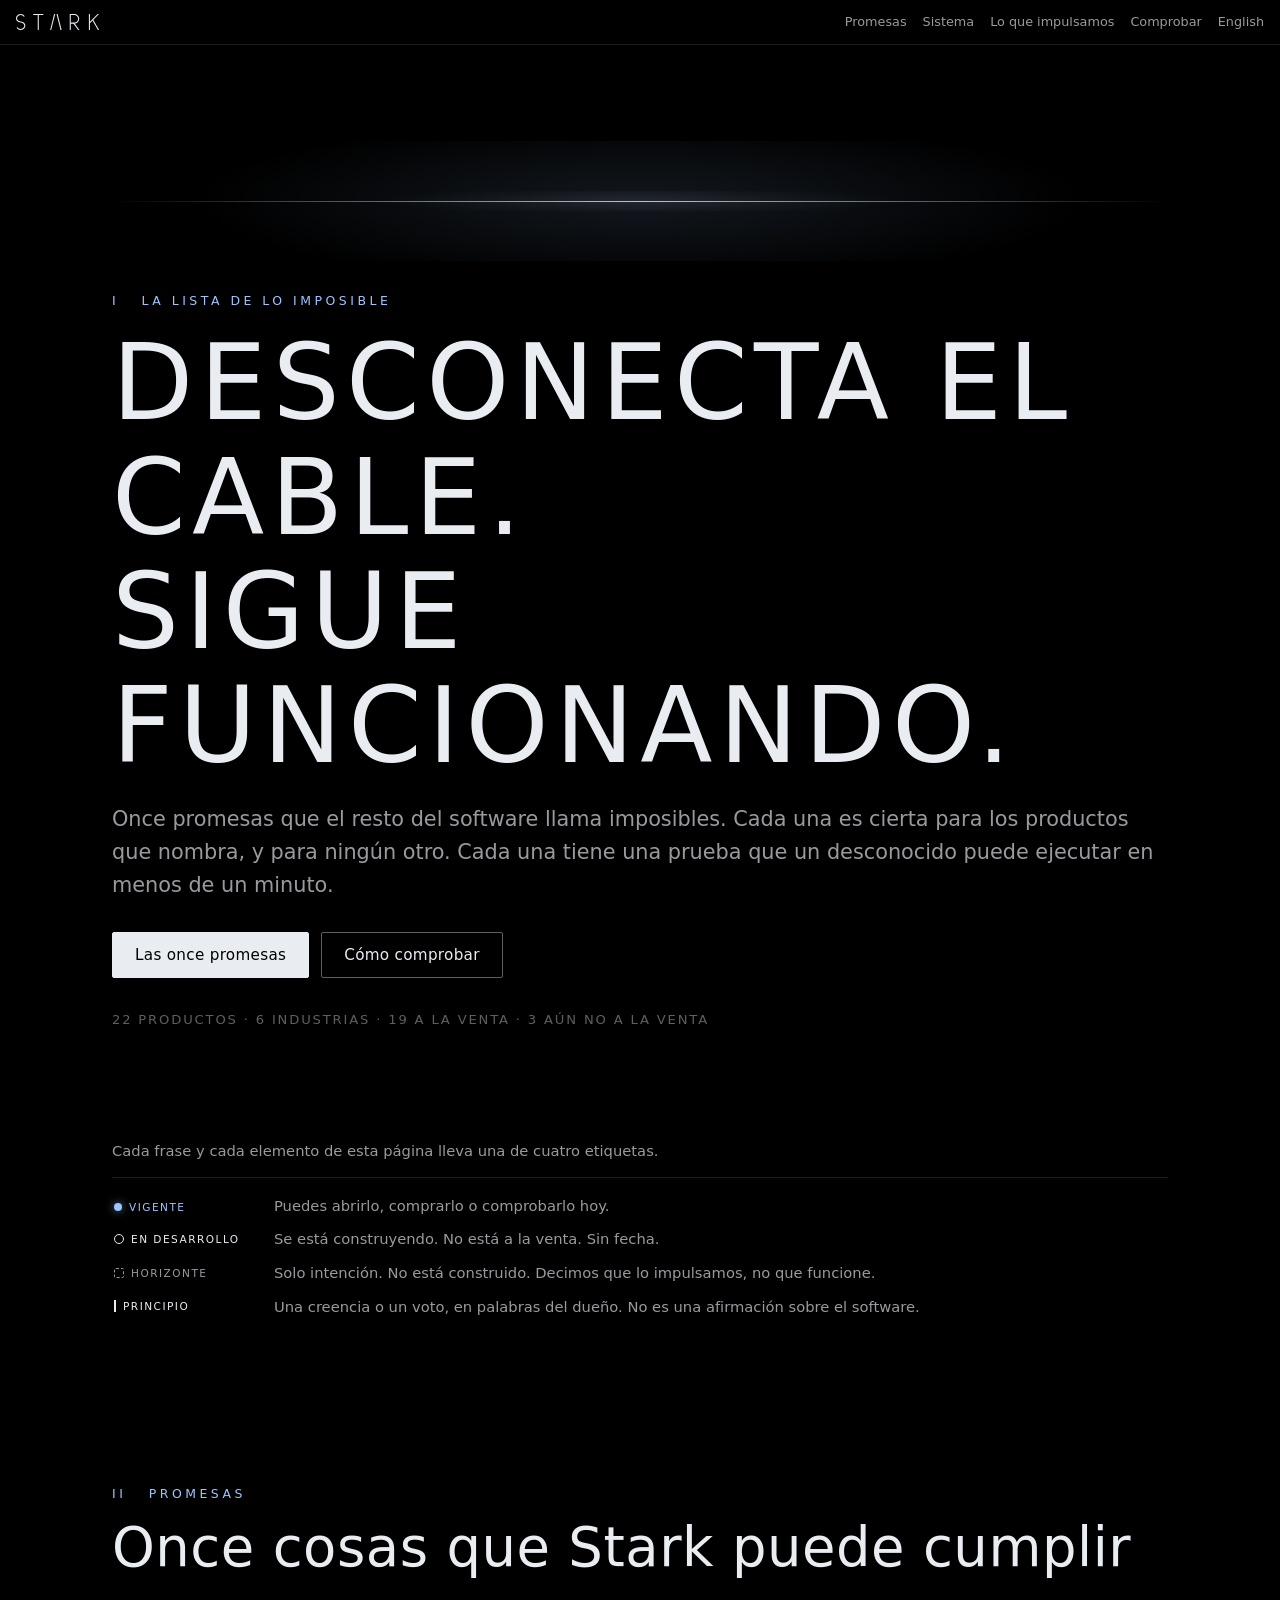
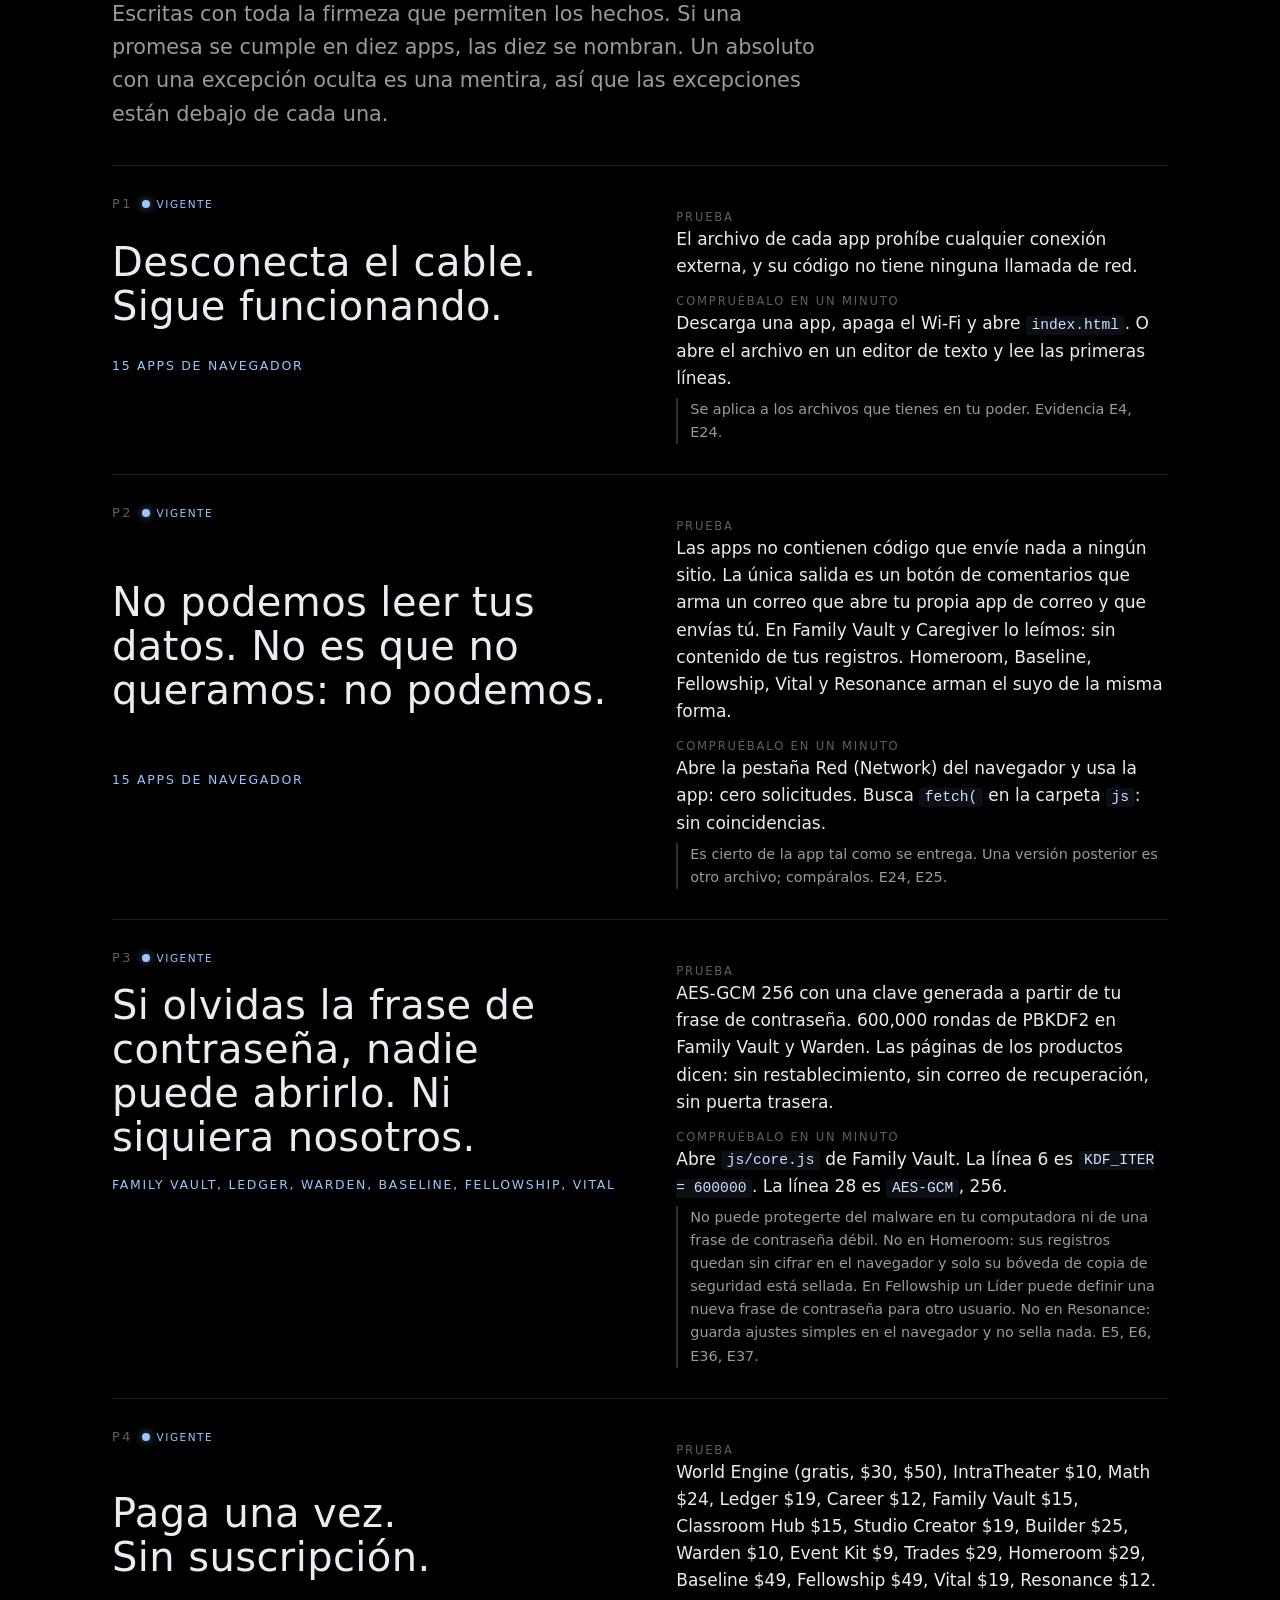
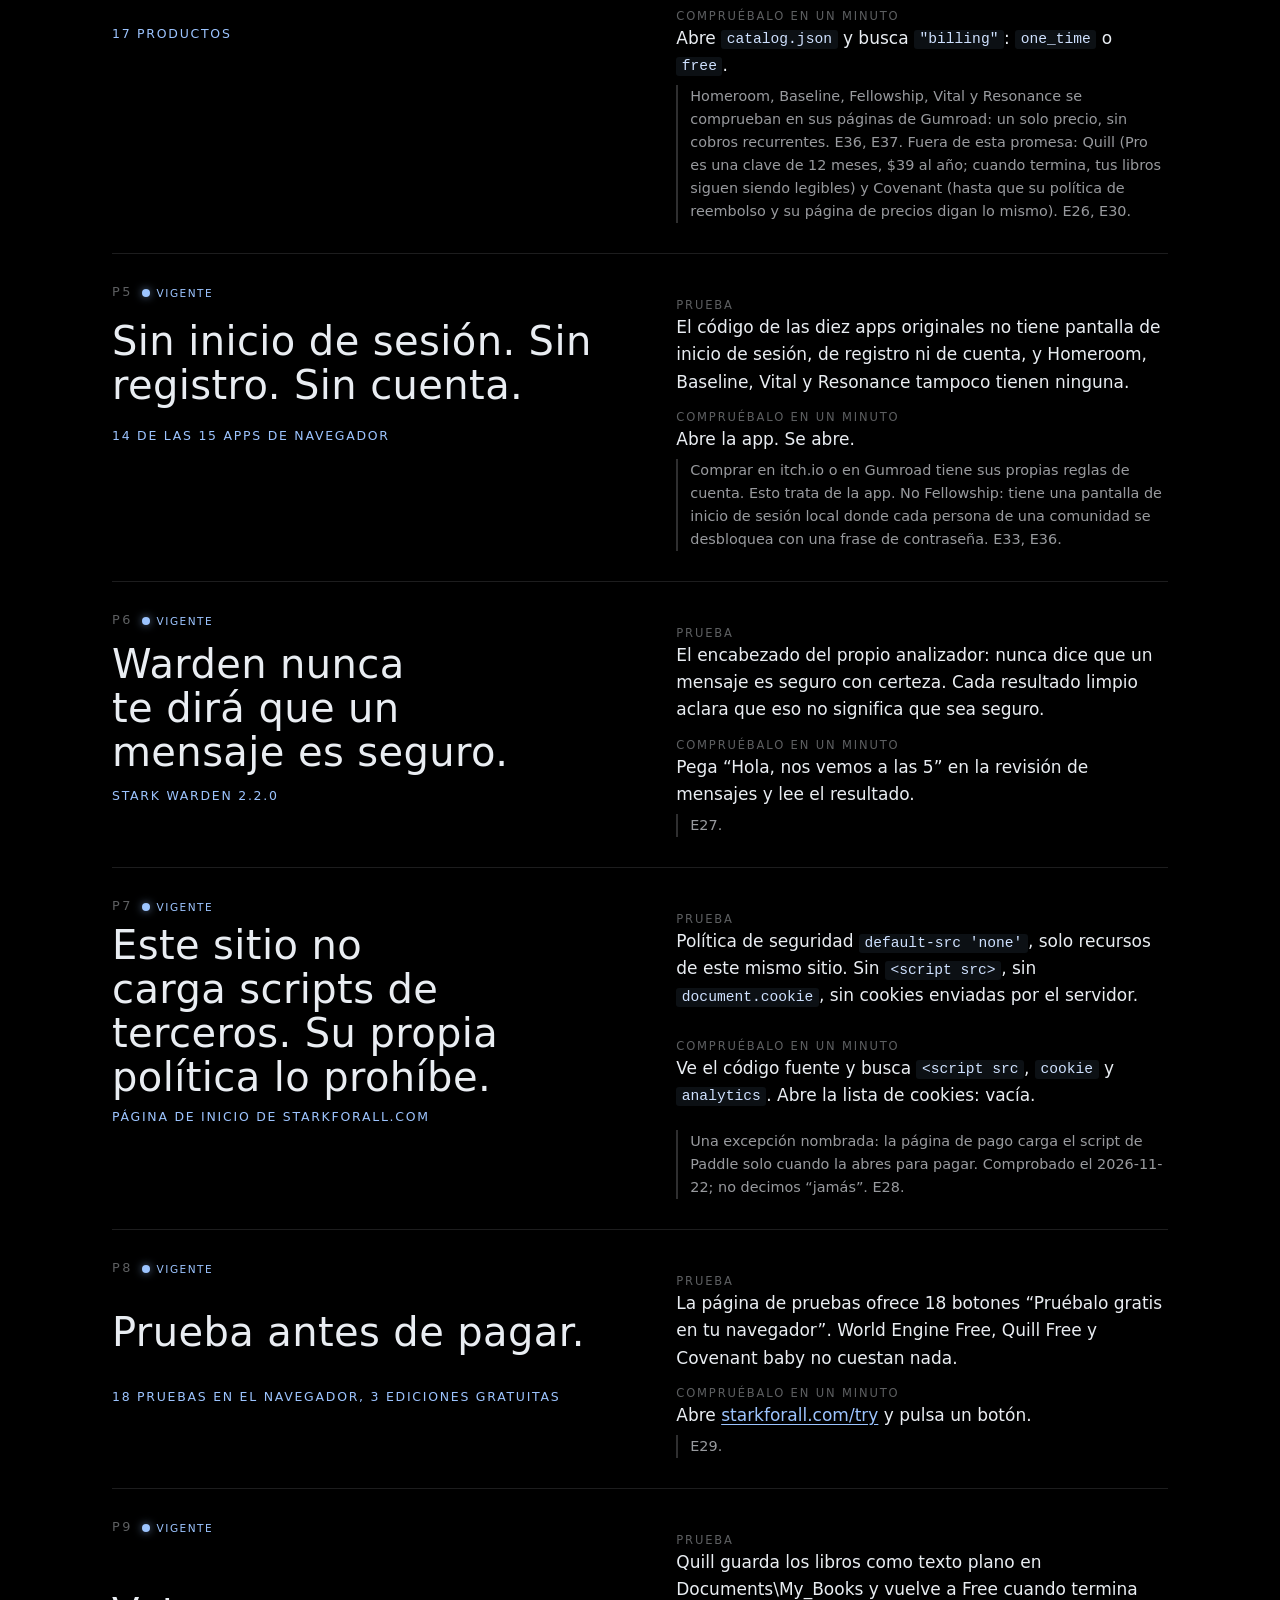
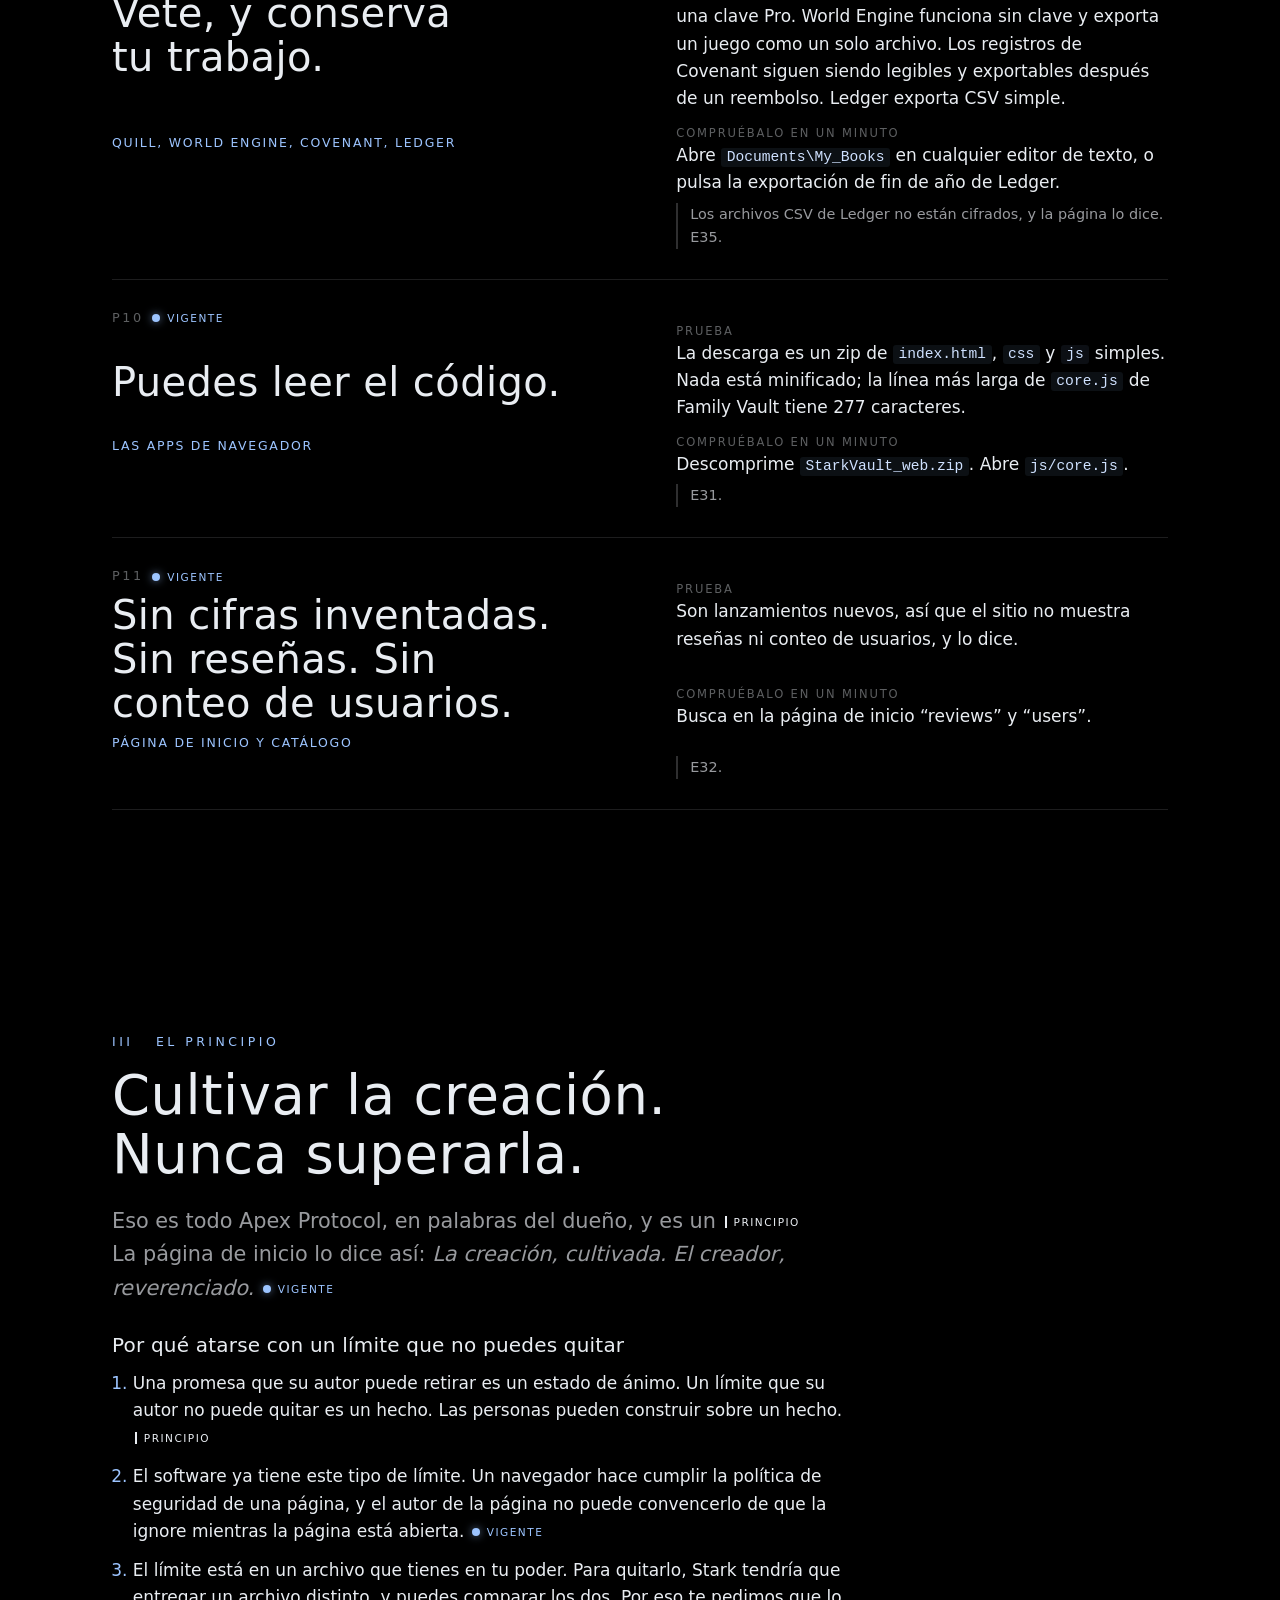
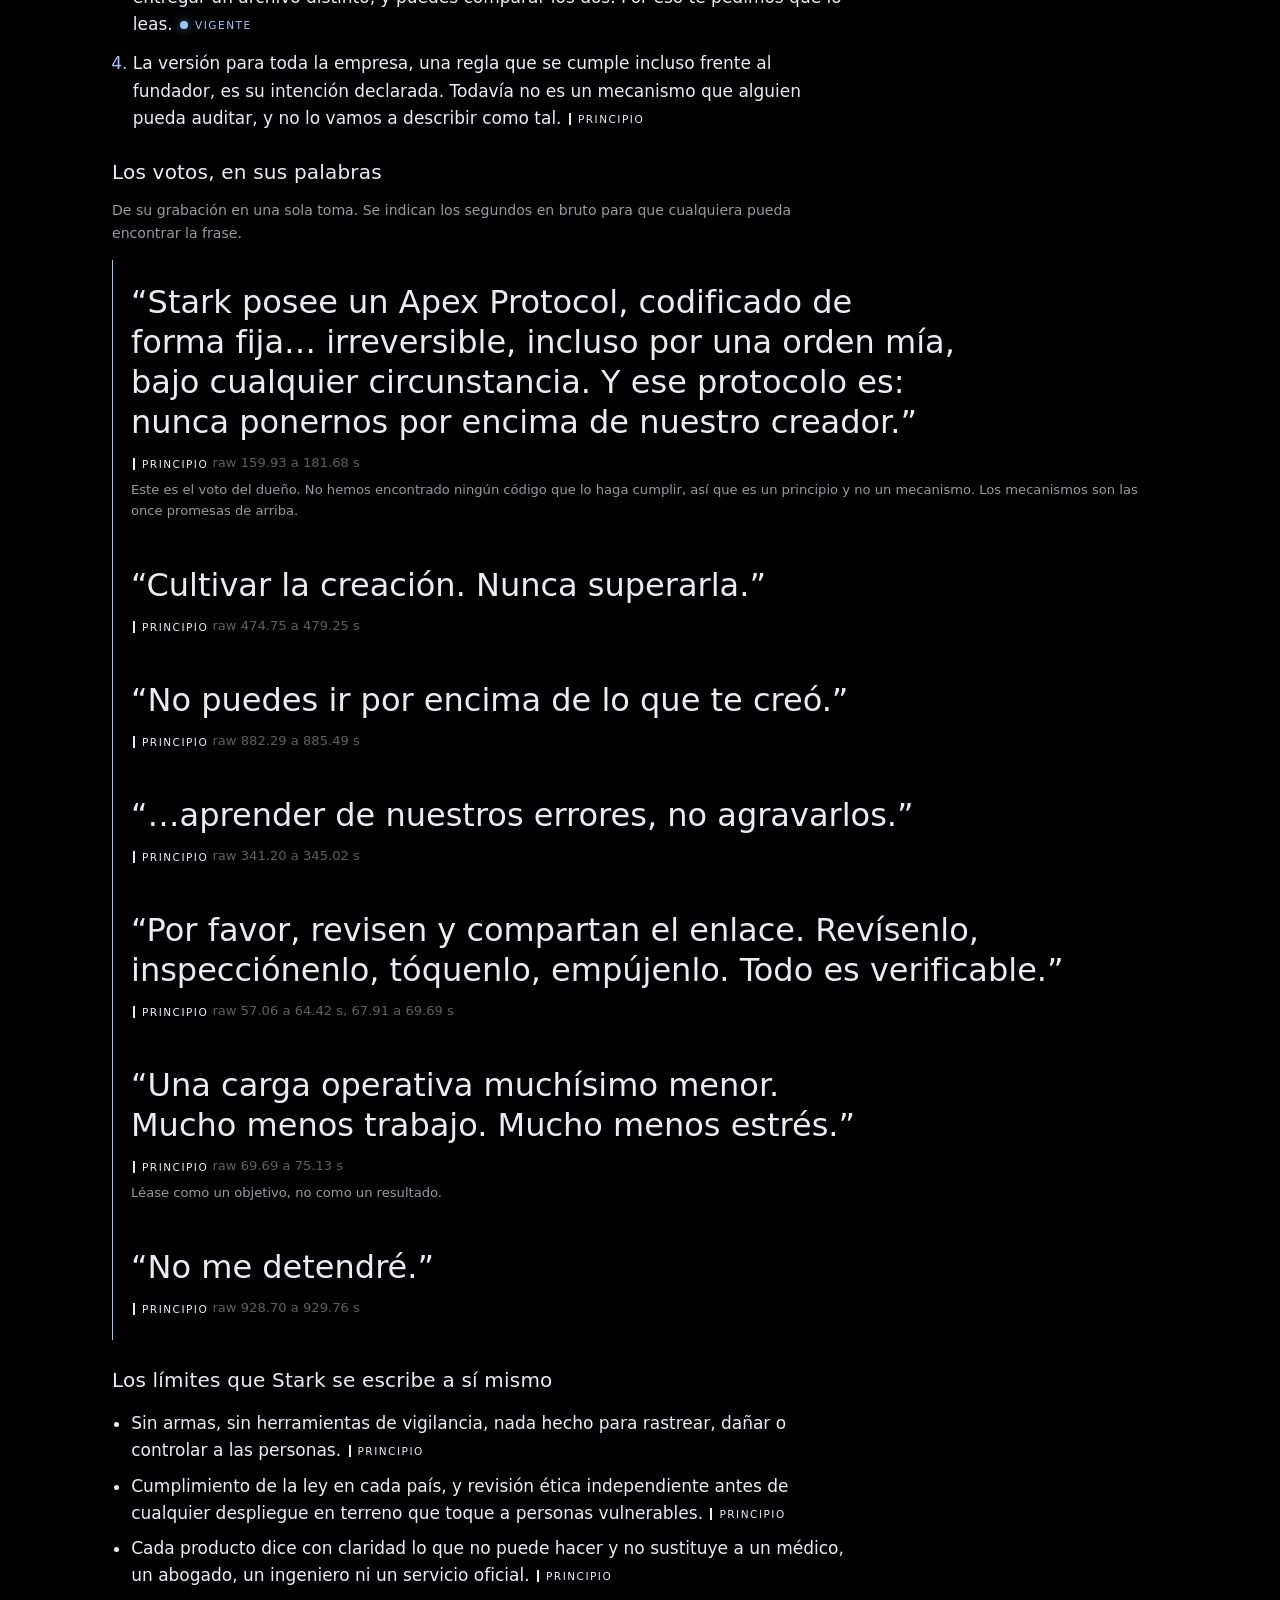
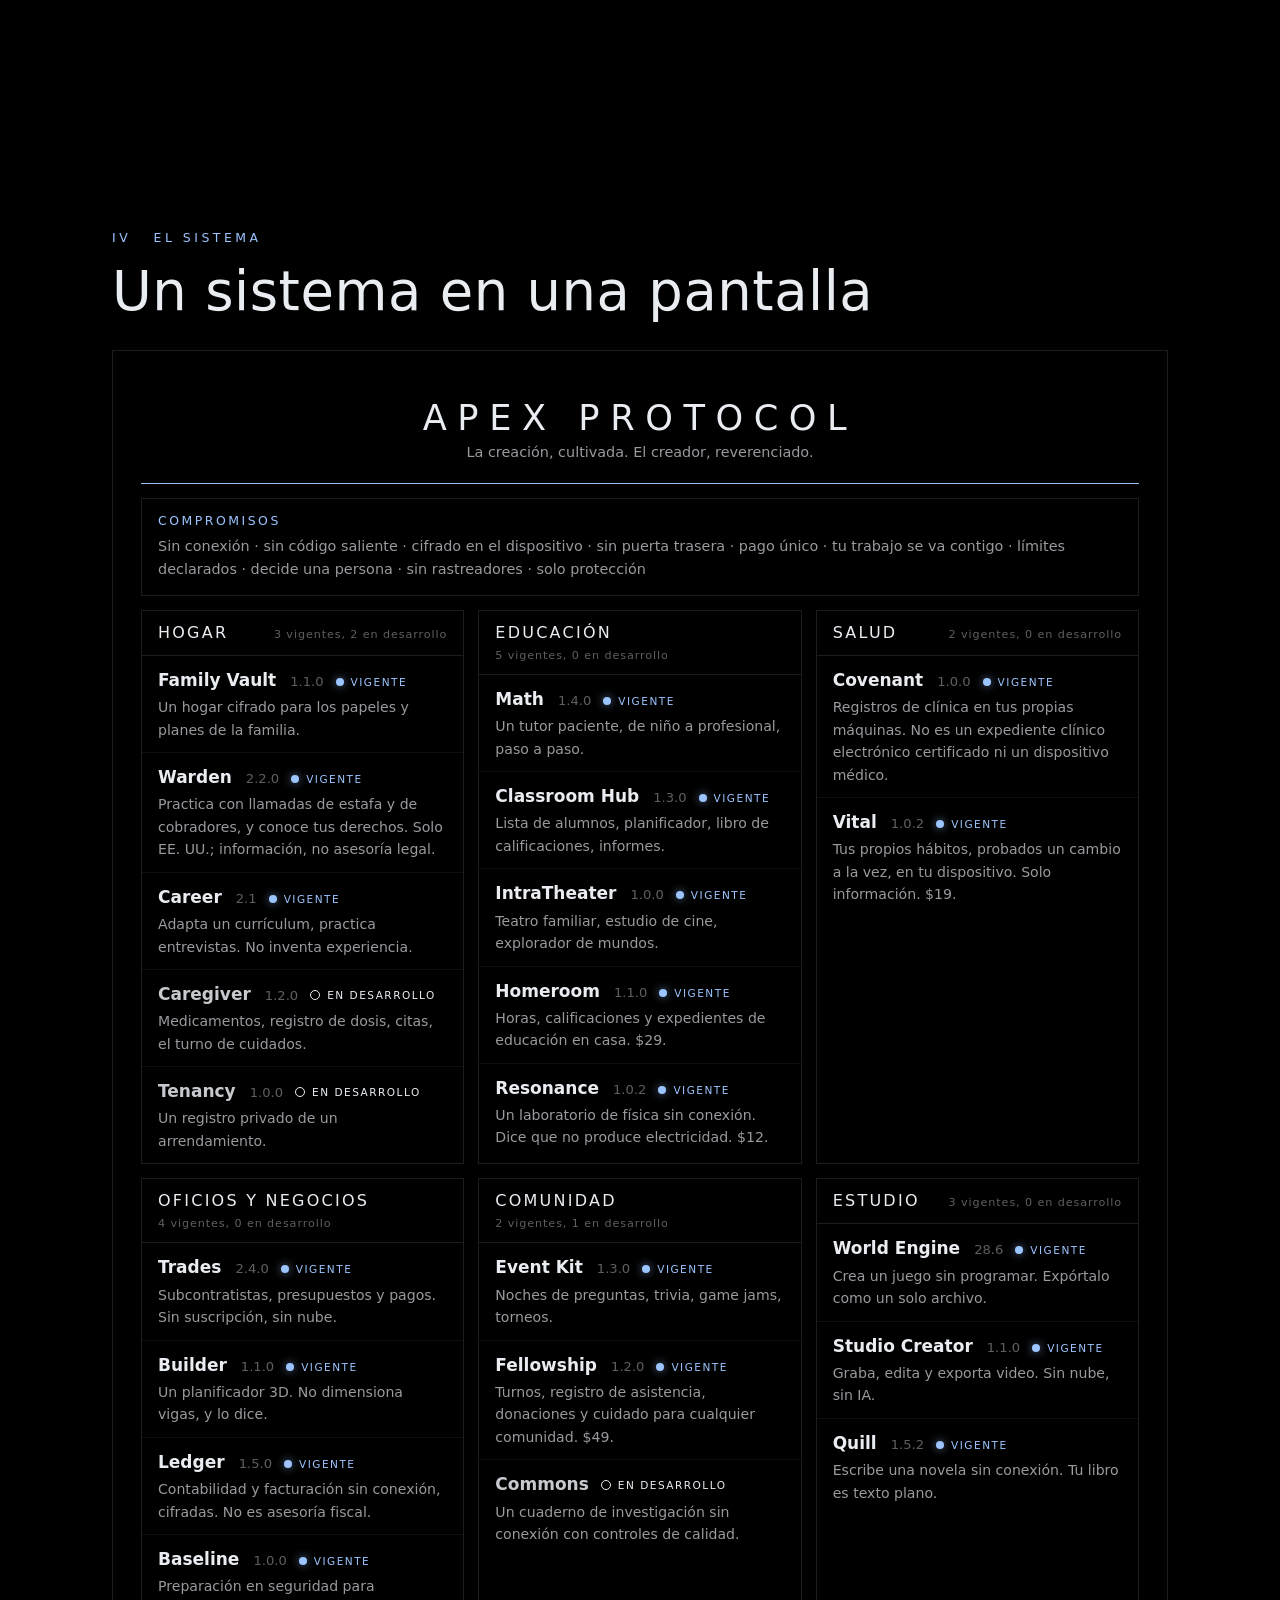
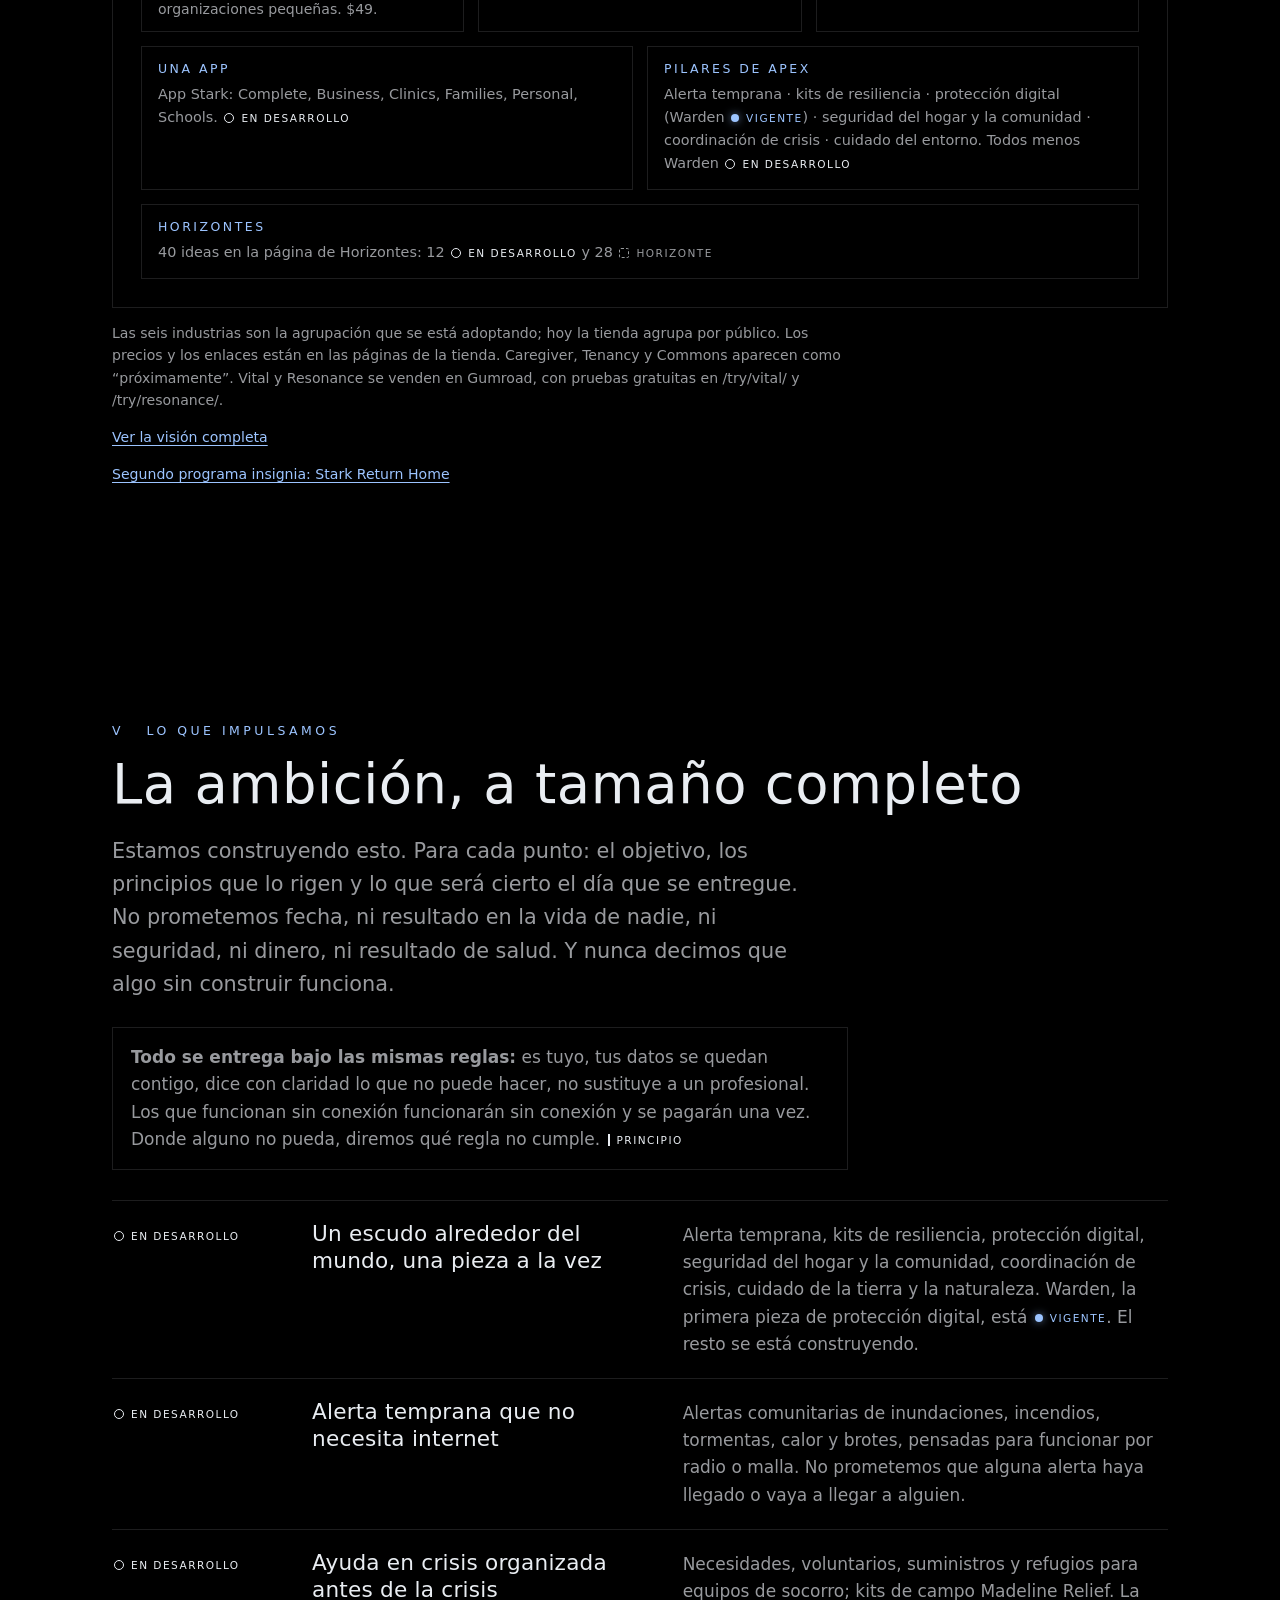
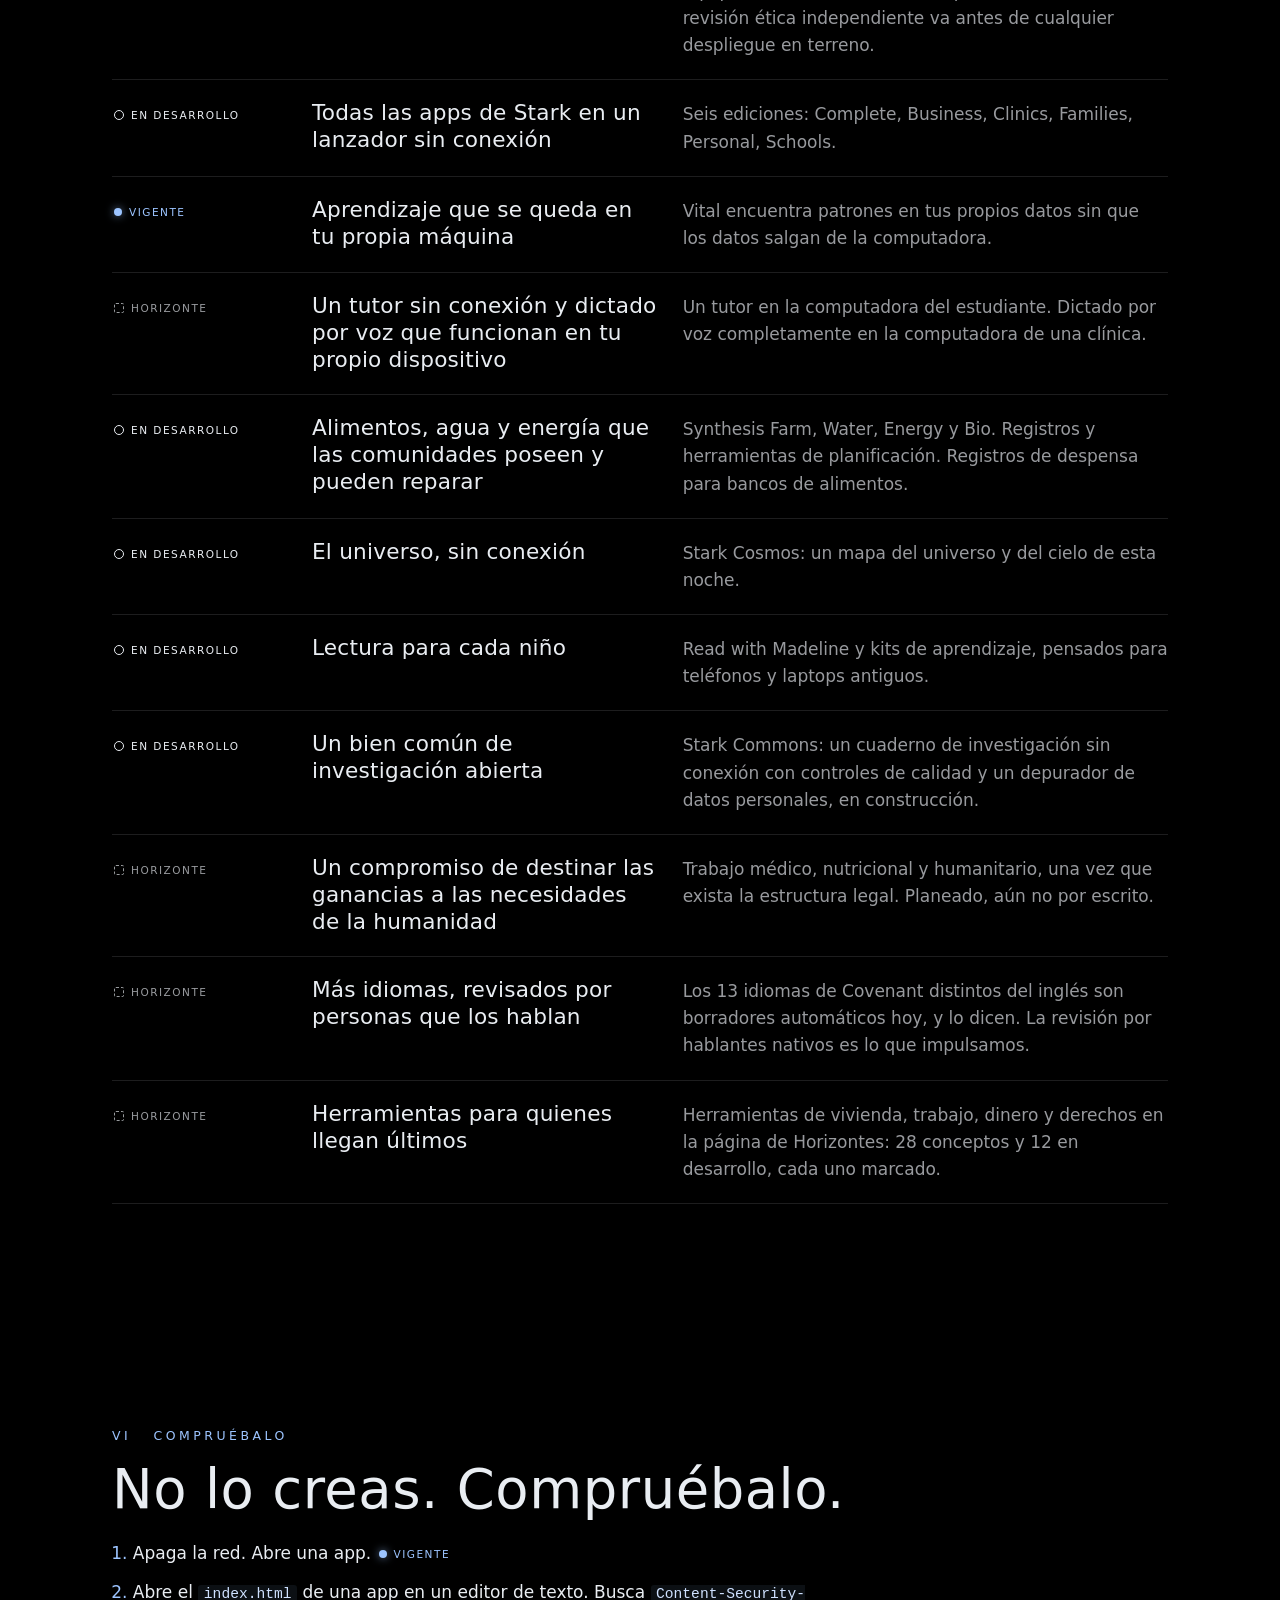
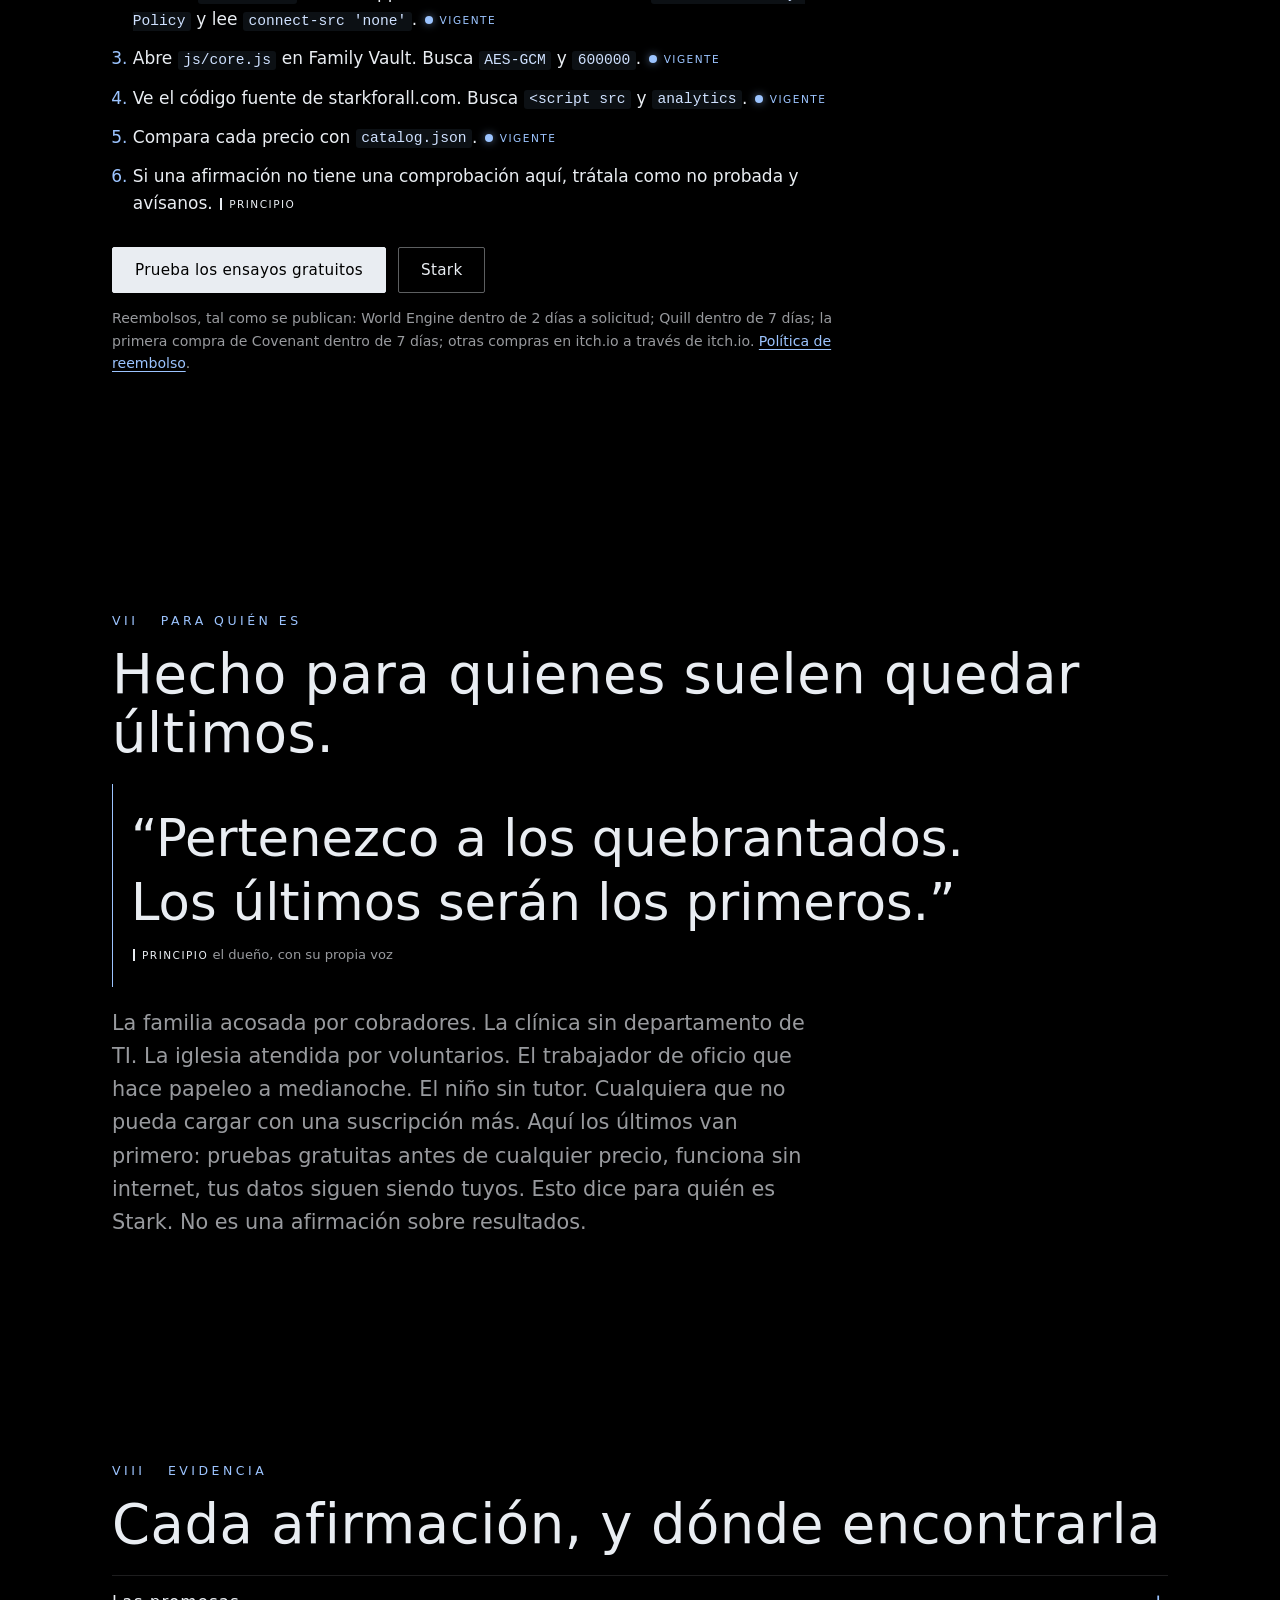
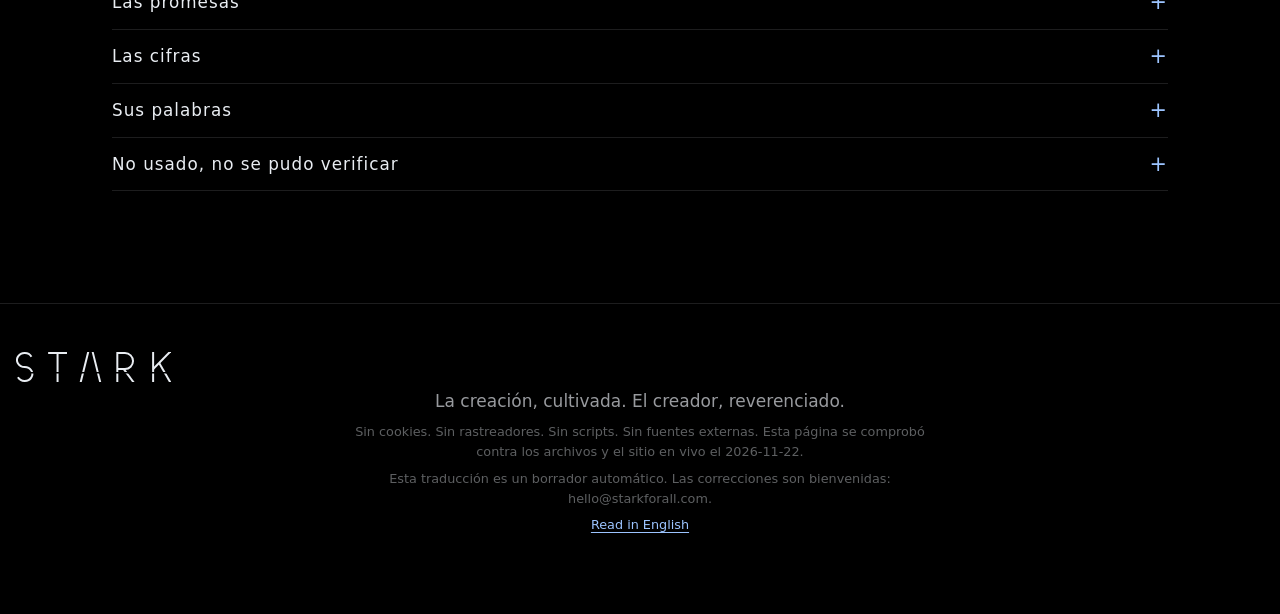
==== commit f8556ab0: "Warden 2.2.0: P6 re-checked against the build and the 15 dictionaries" ====
--- a/es/index.html
+++ b/es/index.html
@@ -84,7 +84,7 @@
 </article><article class="pr" id="p6">
 <p class="pr-n">P6 <span class="tag t-live">Vigente</span></p>
 <h3>Warden nunca te dirá que un mensaje es seguro.</h3>
-<p class="scope">Stark Warden 2.0.0</p>
+<p class="scope">Stark Warden 2.2.0</p>
 <dl><div><dt>Prueba</dt><dd>El encabezado del propio analizador: nunca dice que un mensaje es seguro con certeza. Cada resultado limpio aclara que eso no significa que sea seguro.</dd></div><div><dt>Compruébalo en un minuto</dt><dd>Pega “Hola, nos vemos a las 5” en la revisión de mensajes y lee el resultado.</dd></div></dl>
 <p class="note">E27.</p>
 </article><article class="pr" id="p7">
@@ -142,7 +142,7 @@
 <div class="map">
 <div class="m-top"><b>APEX PROTOCOL</b><span>La creación, cultivada. El creador, reverenciado.</span></div>
 <div class="m-row"><div class="m-box"><h3>Compromisos</h3><p>Sin conexión &middot; sin código saliente &middot; cifrado en el dispositivo &middot; sin puerta trasera &middot; pago único &middot; tu trabajo se va contigo &middot; límites declarados &middot; decide una persona &middot; sin rastreadores &middot; solo protección</p></div></div>
-<div class="m-inds"><section class="ind"><h3>Hogar <small>3 vigentes, 2 en desarrollo</small></h3><ul><li class="prod p-live"><div class="ph"><b>Family Vault</b> <span class="ver">1.1.0</span> <span class="tag t-live">Vigente</span></div><span>Un hogar cifrado para los papeles y planes de la familia.</span></li><li class="prod p-live"><div class="ph"><b>Warden</b> <span class="ver">2.0.0</span> <span class="tag t-live">Vigente</span></div><span>Practica con llamadas de estafa y de cobradores, y conoce tus derechos. Solo EE. UU.; información, no asesoría legal.</span></li><li class="prod p-live"><div class="ph"><b>Career</b> <span class="ver">2.1</span> <span class="tag t-live">Vigente</span></div><span>Adapta un currículum, practica entrevistas. No inventa experiencia.</span></li><li class="prod p-dev"><div class="ph"><b>Caregiver</b> <span class="ver">1.2.0</span> <span class="tag t-dev">En desarrollo</span></div><span>Medicamentos, registro de dosis, citas, el turno de cuidados.</span></li><li class="prod p-dev"><div class="ph"><b>Tenancy</b> <span class="ver">1.0.0</span> <span class="tag t-dev">En desarrollo</span></div><span>Un registro privado de un arrendamiento.</span></li></ul></section><section class="ind"><h3>Educación <small>5 vigentes, 0 en desarrollo</small></h3><ul><li class="prod p-live"><div class="ph"><b>Math</b> <span class="ver">1.4.0</span> <span class="tag t-live">Vigente</span></div><span>Un tutor paciente, de niño a profesional, paso a paso.</span></li><li class="prod p-live"><div class="ph"><b>Classroom Hub</b> <span class="ver">1.3.0</span> <span class="tag t-live">Vigente</span></div><span>Lista de alumnos, planificador, libro de calificaciones, informes.</span></li><li class="prod p-live"><div class="ph"><b>IntraTheater</b> <span class="ver">1.0.0</span> <span class="tag t-live">Vigente</span></div><span>Teatro familiar, estudio de cine, explorador de mundos.</span></li><li class="prod p-live"><div class="ph"><b>Homeroom</b> <span class="ver">1.1.0</span> <span class="tag t-live">Vigente</span></div><span>Horas, calificaciones y expedientes de educación en casa. $29.</span></li><li class="prod p-live"><div class="ph"><b>Resonance</b> <span class="ver">1.0.2</span> <span class="tag t-live">Vigente</span></div><span>Un laboratorio de física sin conexión. Dice que no produce electricidad. $12.</span></li></ul></section><section class="ind"><h3>Salud <small>2 vigentes, 0 en desarrollo</small></h3><ul><li class="prod p-live"><div class="ph"><b>Covenant</b> <span class="ver">1.0.0</span> <span class="tag t-live">Vigente</span></div><span>Registros de clínica en tus propias máquinas. No es un expediente clínico electrónico certificado ni un dispositivo médico.</span></li><li class="prod p-live"><div class="ph"><b>Vital</b> <span class="ver">1.0.2</span> <span class="tag t-live">Vigente</span></div><span>Tus propios hábitos, probados un cambio a la vez, en tu dispositivo. Solo información. $19.</span></li></ul></section><section class="ind"><h3>Oficios y negocios <small>4 vigentes, 0 en desarrollo</small></h3><ul><li class="prod p-live"><div class="ph"><b>Trades</b> <span class="ver">2.4.0</span> <span class="tag t-live">Vigente</span></div><span>Subcontratistas, presupuestos y pagos. Sin suscripción, sin nube.</span></li><li class="prod p-live"><div class="ph"><b>Builder</b> <span class="ver">1.1.0</span> <span class="tag t-live">Vigente</span></div><span>Un planificador 3D. No dimensiona vigas, y lo dice.</span></li><li class="prod p-live"><div class="ph"><b>Ledger</b> <span class="ver">1.5.0</span> <span class="tag t-live">Vigente</span></div><span>Contabilidad y facturación sin conexión, cifradas. No es asesoría fiscal.</span></li><li class="prod p-live"><div class="ph"><b>Baseline</b> <span class="ver">1.0.0</span> <span class="tag t-live">Vigente</span></div><span>Preparación en seguridad para organizaciones pequeñas. $49.</span></li></ul></section><section class="ind"><h3>Comunidad <small>2 vigentes, 1 en desarrollo</small></h3><ul><li class="prod p-live"><div class="ph"><b>Event Kit</b> <span class="ver">1.3.0</span> <span class="tag t-live">Vigente</span></div><span>Noches de preguntas, trivia, game jams, torneos.</span></li><li class="prod p-live"><div class="ph"><b>Fellowship</b> <span class="ver">1.2.0</span> <span class="tag t-live">Vigente</span></div><span>Turnos, registro de asistencia, donaciones y cuidado para cualquier comunidad. $49.</span></li><li class="prod p-dev"><div class="ph"><b>Commons</b> <span class="tag t-dev">En desarrollo</span></div><span>Un cuaderno de investigación sin conexión con controles de calidad.</span></li></ul></section><section class="ind"><h3>Estudio <small>3 vigentes, 0 en desarrollo</small></h3><ul><li class="prod p-live"><div class="ph"><b>World Engine</b> <span class="ver">28.6</span> <span class="tag t-live">Vigente</span></div><span>Crea un juego sin programar. Expórtalo como un solo archivo.</span></li><li class="prod p-live"><div class="ph"><b>Studio Creator</b> <span class="ver">1.1.0</span> <span class="tag t-live">Vigente</span></div><span>Graba, edita y exporta video. Sin nube, sin IA.</span></li><li class="prod p-live"><div class="ph"><b>Quill</b> <span class="ver">1.5.2</span> <span class="tag t-live">Vigente</span></div><span>Escribe una novela sin conexión. Tu libro es texto plano.</span></li></ul></section></div>
+<div class="m-inds"><section class="ind"><h3>Hogar <small>3 vigentes, 2 en desarrollo</small></h3><ul><li class="prod p-live"><div class="ph"><b>Family Vault</b> <span class="ver">1.1.0</span> <span class="tag t-live">Vigente</span></div><span>Un hogar cifrado para los papeles y planes de la familia.</span></li><li class="prod p-live"><div class="ph"><b>Warden</b> <span class="ver">2.2.0</span> <span class="tag t-live">Vigente</span></div><span>Practica con llamadas de estafa y de cobradores, y conoce tus derechos. Solo EE. UU.; información, no asesoría legal.</span></li><li class="prod p-live"><div class="ph"><b>Career</b> <span class="ver">2.1</span> <span class="tag t-live">Vigente</span></div><span>Adapta un currículum, practica entrevistas. No inventa experiencia.</span></li><li class="prod p-dev"><div class="ph"><b>Caregiver</b> <span class="ver">1.2.0</span> <span class="tag t-dev">En desarrollo</span></div><span>Medicamentos, registro de dosis, citas, el turno de cuidados.</span></li><li class="prod p-dev"><div class="ph"><b>Tenancy</b> <span class="ver">1.0.0</span> <span class="tag t-dev">En desarrollo</span></div><span>Un registro privado de un arrendamiento.</span></li></ul></section><section class="ind"><h3>Educación <small>5 vigentes, 0 en desarrollo</small></h3><ul><li class="prod p-live"><div class="ph"><b>Math</b> <span class="ver">1.4.0</span> <span class="tag t-live">Vigente</span></div><span>Un tutor paciente, de niño a profesional, paso a paso.</span></li><li class="prod p-live"><div class="ph"><b>Classroom Hub</b> <span class="ver">1.3.0</span> <span class="tag t-live">Vigente</span></div><span>Lista de alumnos, planificador, libro de calificaciones, informes.</span></li><li class="prod p-live"><div class="ph"><b>IntraTheater</b> <span class="ver">1.0.0</span> <span class="tag t-live">Vigente</span></div><span>Teatro familiar, estudio de cine, explorador de mundos.</span></li><li class="prod p-live"><div class="ph"><b>Homeroom</b> <span class="ver">1.1.0</span> <span class="tag t-live">Vigente</span></div><span>Horas, calificaciones y expedientes de educación en casa. $29.</span></li><li class="prod p-live"><div class="ph"><b>Resonance</b> <span class="ver">1.0.2</span> <span class="tag t-live">Vigente</span></div><span>Un laboratorio de física sin conexión. Dice que no produce electricidad. $12.</span></li></ul></section><section class="ind"><h3>Salud <small>2 vigentes, 0 en desarrollo</small></h3><ul><li class="prod p-live"><div class="ph"><b>Covenant</b> <span class="ver">1.0.0</span> <span class="tag t-live">Vigente</span></div><span>Registros de clínica en tus propias máquinas. No es un expediente clínico electrónico certificado ni un dispositivo médico.</span></li><li class="prod p-live"><div class="ph"><b>Vital</b> <span class="ver">1.0.2</span> <span class="tag t-live">Vigente</span></div><span>Tus propios hábitos, probados un cambio a la vez, en tu dispositivo. Solo información. $19.</span></li></ul></section><section class="ind"><h3>Oficios y negocios <small>4 vigentes, 0 en desarrollo</small></h3><ul><li class="prod p-live"><div class="ph"><b>Trades</b> <span class="ver">2.4.0</span> <span class="tag t-live">Vigente</span></div><span>Subcontratistas, presupuestos y pagos. Sin suscripción, sin nube.</span></li><li class="prod p-live"><div class="ph"><b>Builder</b> <span class="ver">1.1.0</span> <span class="tag t-live">Vigente</span></div><span>Un planificador 3D. No dimensiona vigas, y lo dice.</span></li><li class="prod p-live"><div class="ph"><b>Ledger</b> <span class="ver">1.5.0</span> <span class="tag t-live">Vigente</span></div><span>Contabilidad y facturación sin conexión, cifradas. No es asesoría fiscal.</span></li><li class="prod p-live"><div class="ph"><b>Baseline</b> <span class="ver">1.0.0</span> <span class="tag t-live">Vigente</span></div><span>Preparación en seguridad para organizaciones pequeñas. $49.</span></li></ul></section><section class="ind"><h3>Comunidad <small>2 vigentes, 1 en desarrollo</small></h3><ul><li class="prod p-live"><div class="ph"><b>Event Kit</b> <span class="ver">1.3.0</span> <span class="tag t-live">Vigente</span></div><span>Noches de preguntas, trivia, game jams, torneos.</span></li><li class="prod p-live"><div class="ph"><b>Fellowship</b> <span class="ver">1.2.0</span> <span class="tag t-live">Vigente</span></div><span>Turnos, registro de asistencia, donaciones y cuidado para cualquier comunidad. $49.</span></li><li class="prod p-dev"><div class="ph"><b>Commons</b> <span class="tag t-dev">En desarrollo</span></div><span>Un cuaderno de investigación sin conexión con controles de calidad.</span></li></ul></section><section class="ind"><h3>Estudio <small>3 vigentes, 0 en desarrollo</small></h3><ul><li class="prod p-live"><div class="ph"><b>World Engine</b> <span class="ver">28.6</span> <span class="tag t-live">Vigente</span></div><span>Crea un juego sin programar. Expórtalo como un solo archivo.</span></li><li class="prod p-live"><div class="ph"><b>Studio Creator</b> <span class="ver">1.1.0</span> <span class="tag t-live">Vigente</span></div><span>Graba, edita y exporta video. Sin nube, sin IA.</span></li><li class="prod p-live"><div class="ph"><b>Quill</b> <span class="ver">1.5.2</span> <span class="tag t-live">Vigente</span></div><span>Escribe una novela sin conexión. Tu libro es texto plano.</span></li></ul></section></div>
 <div class="m-row two"><div class="m-box"><h3>Una app</h3><p>App Stark: Complete, Business, Clinics, Families, Personal, Schools. <span class="tag t-dev">En desarrollo</span></p></div>
 <div class="m-box"><h3>Pilares de Apex</h3><p>Alerta temprana &middot; kits de resiliencia &middot; protección digital (Warden <span class="tag t-live">Vigente</span>) &middot; seguridad del hogar y la comunidad &middot; coordinación de crisis &middot; cuidado del entorno. Todos menos Warden <span class="tag t-dev">En desarrollo</span></p></div></div>
 <div class="m-row"><div class="m-box"><h3>Horizontes</h3><p>40 ideas en la página de Horizontes: 12 <span class="tag t-dev">En desarrollo</span> y 28 <span class="tag t-hor">Horizonte</span></p></div></div>
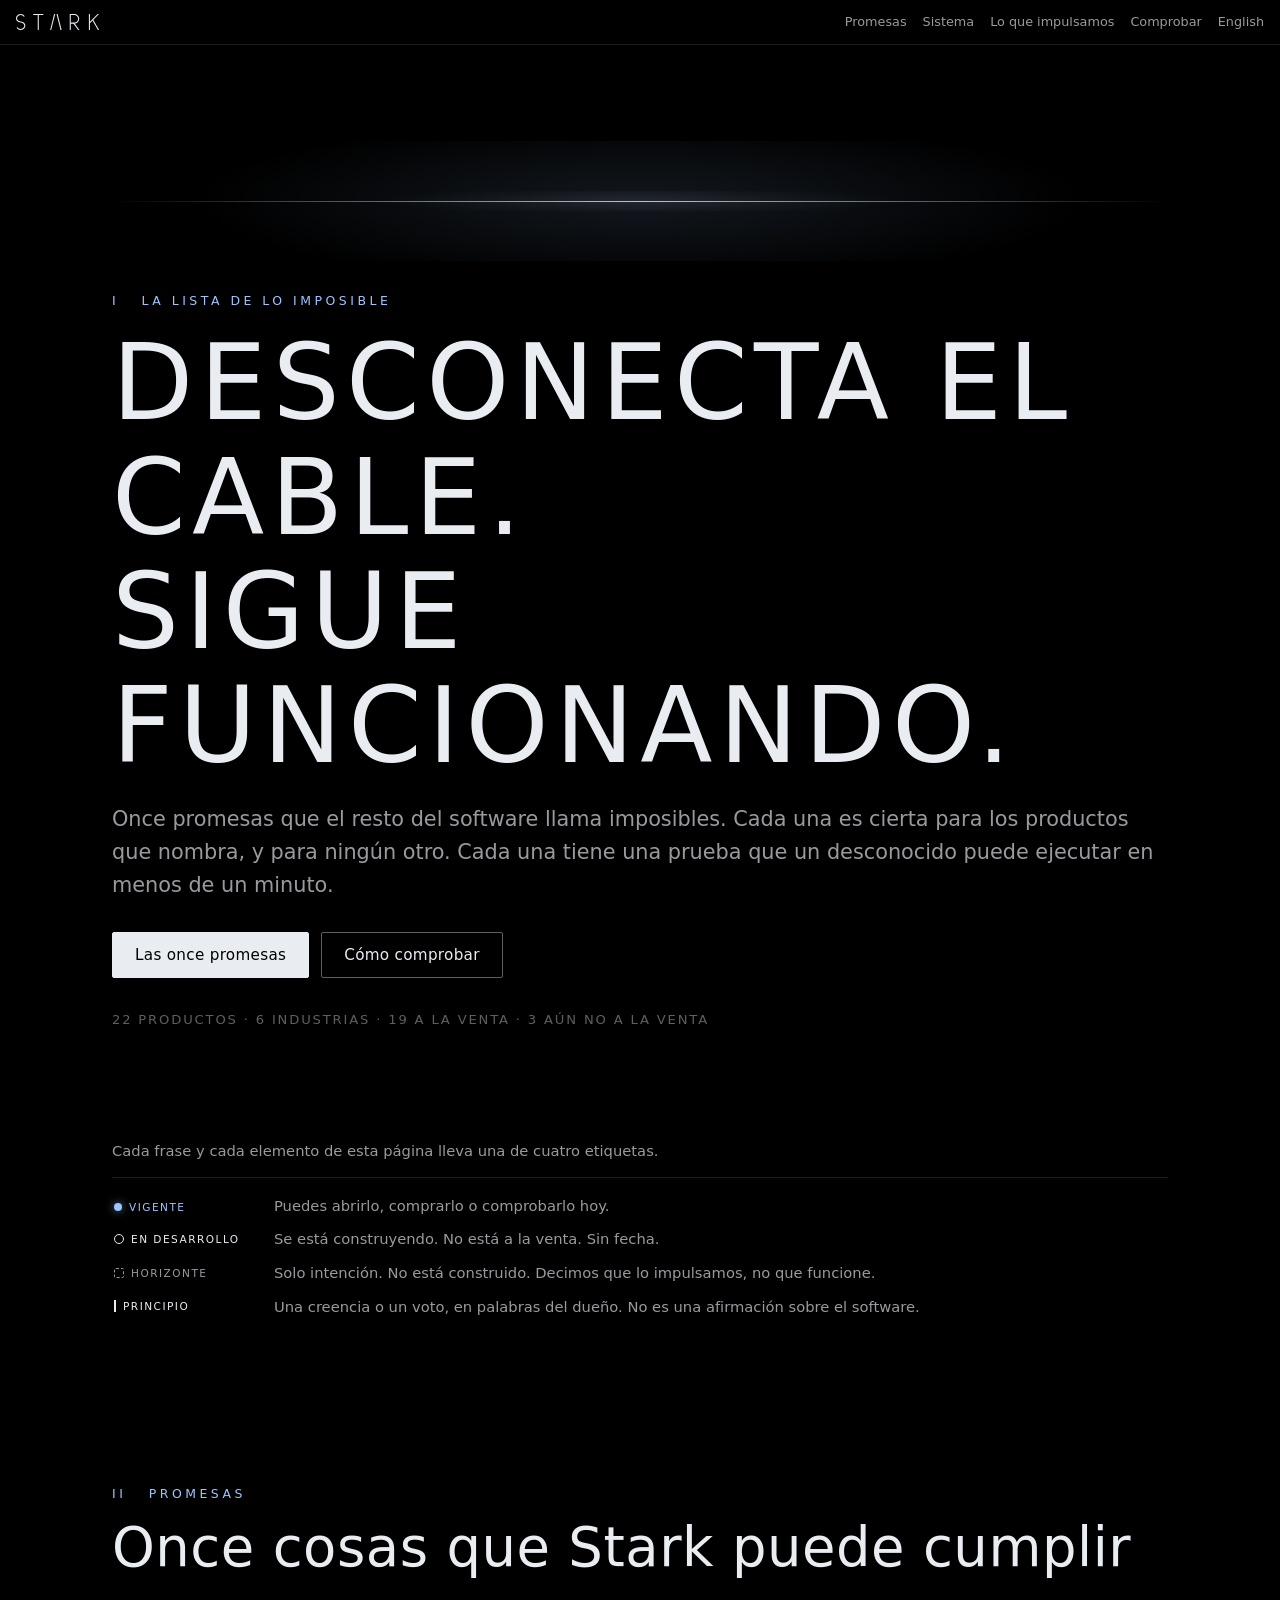
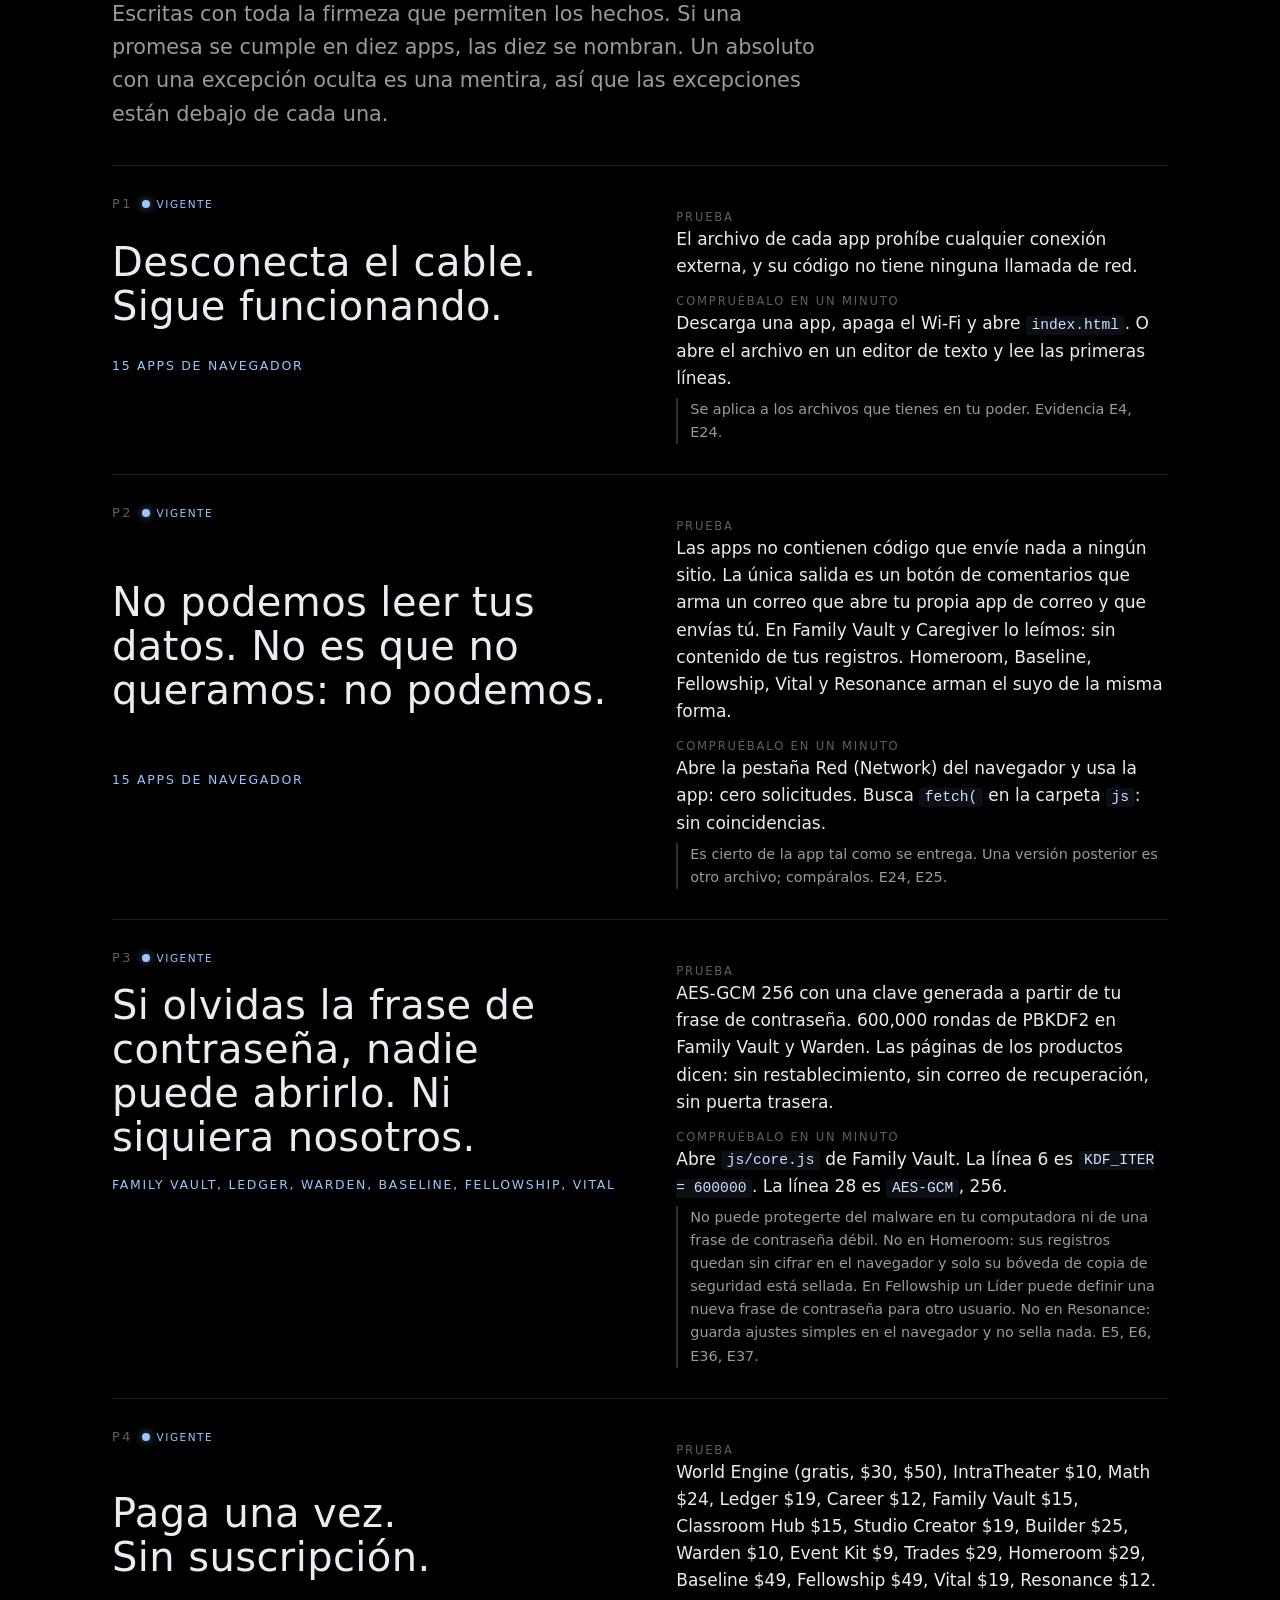
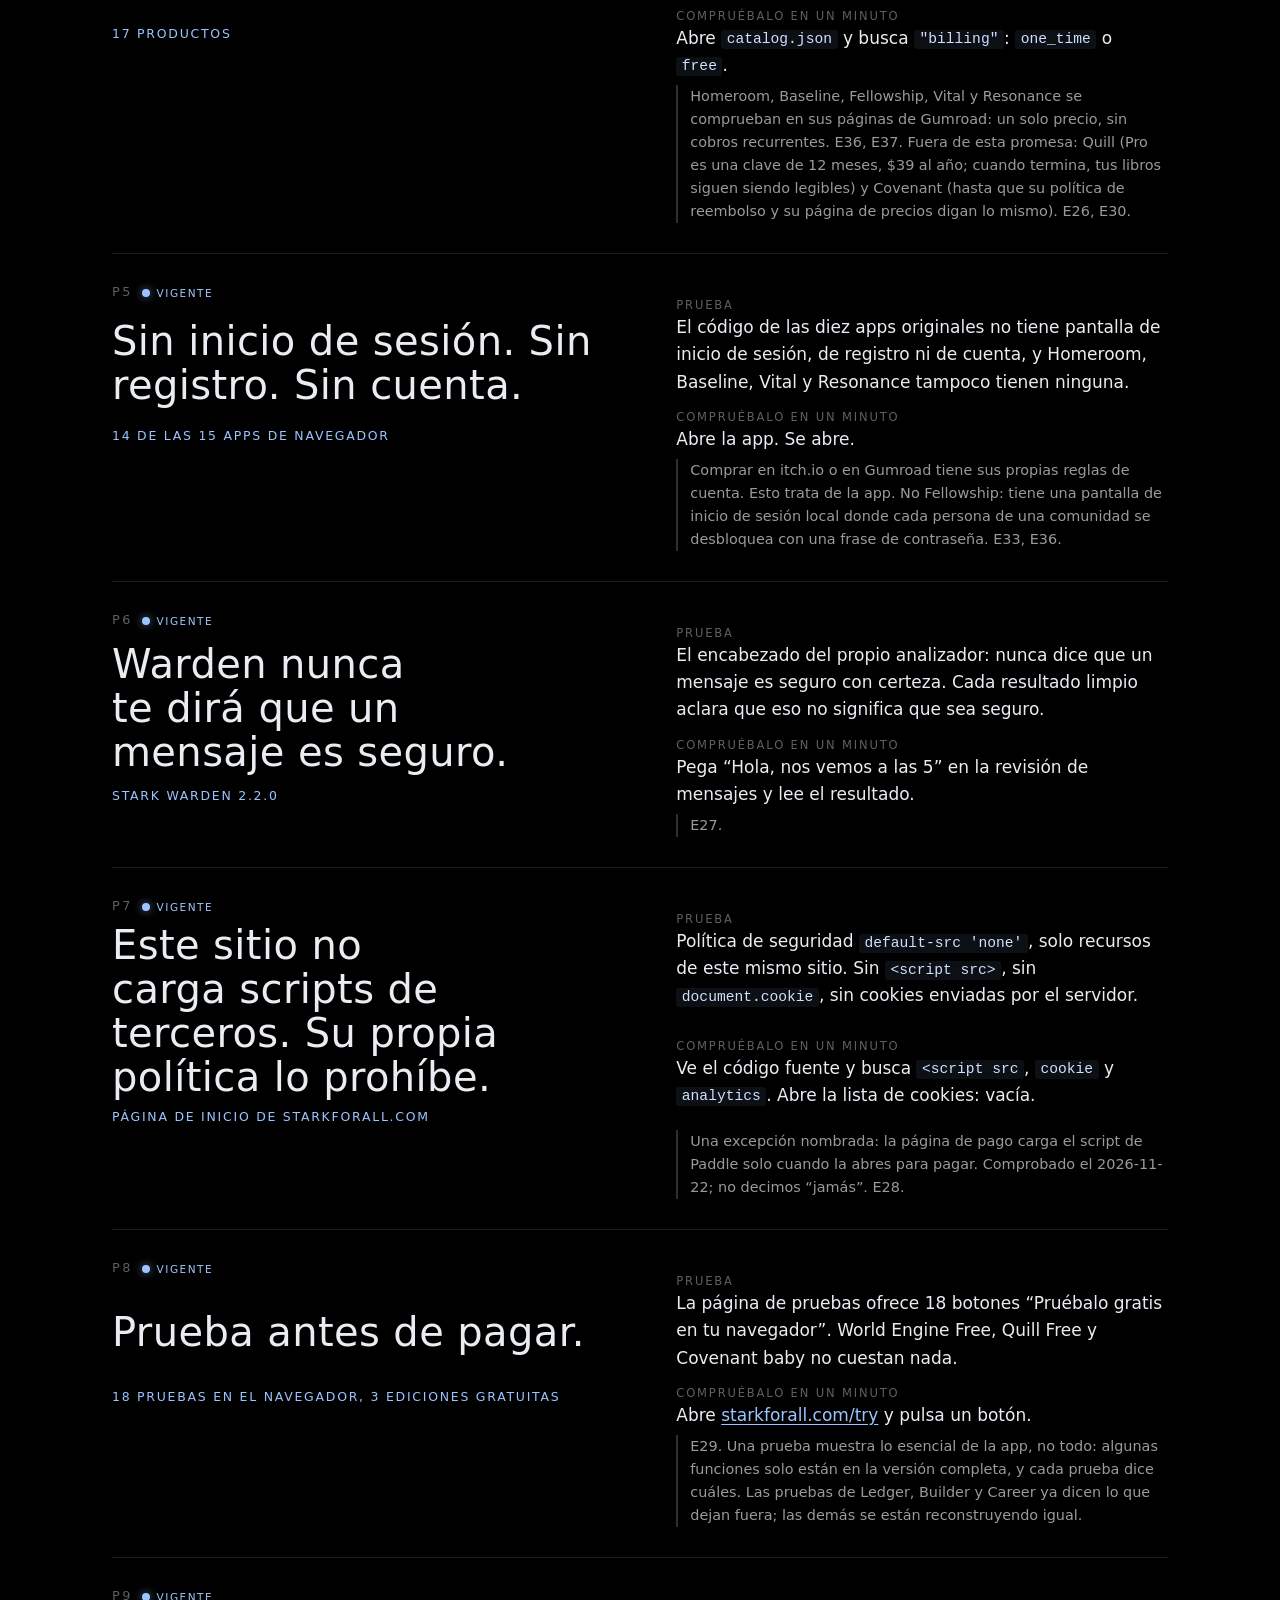
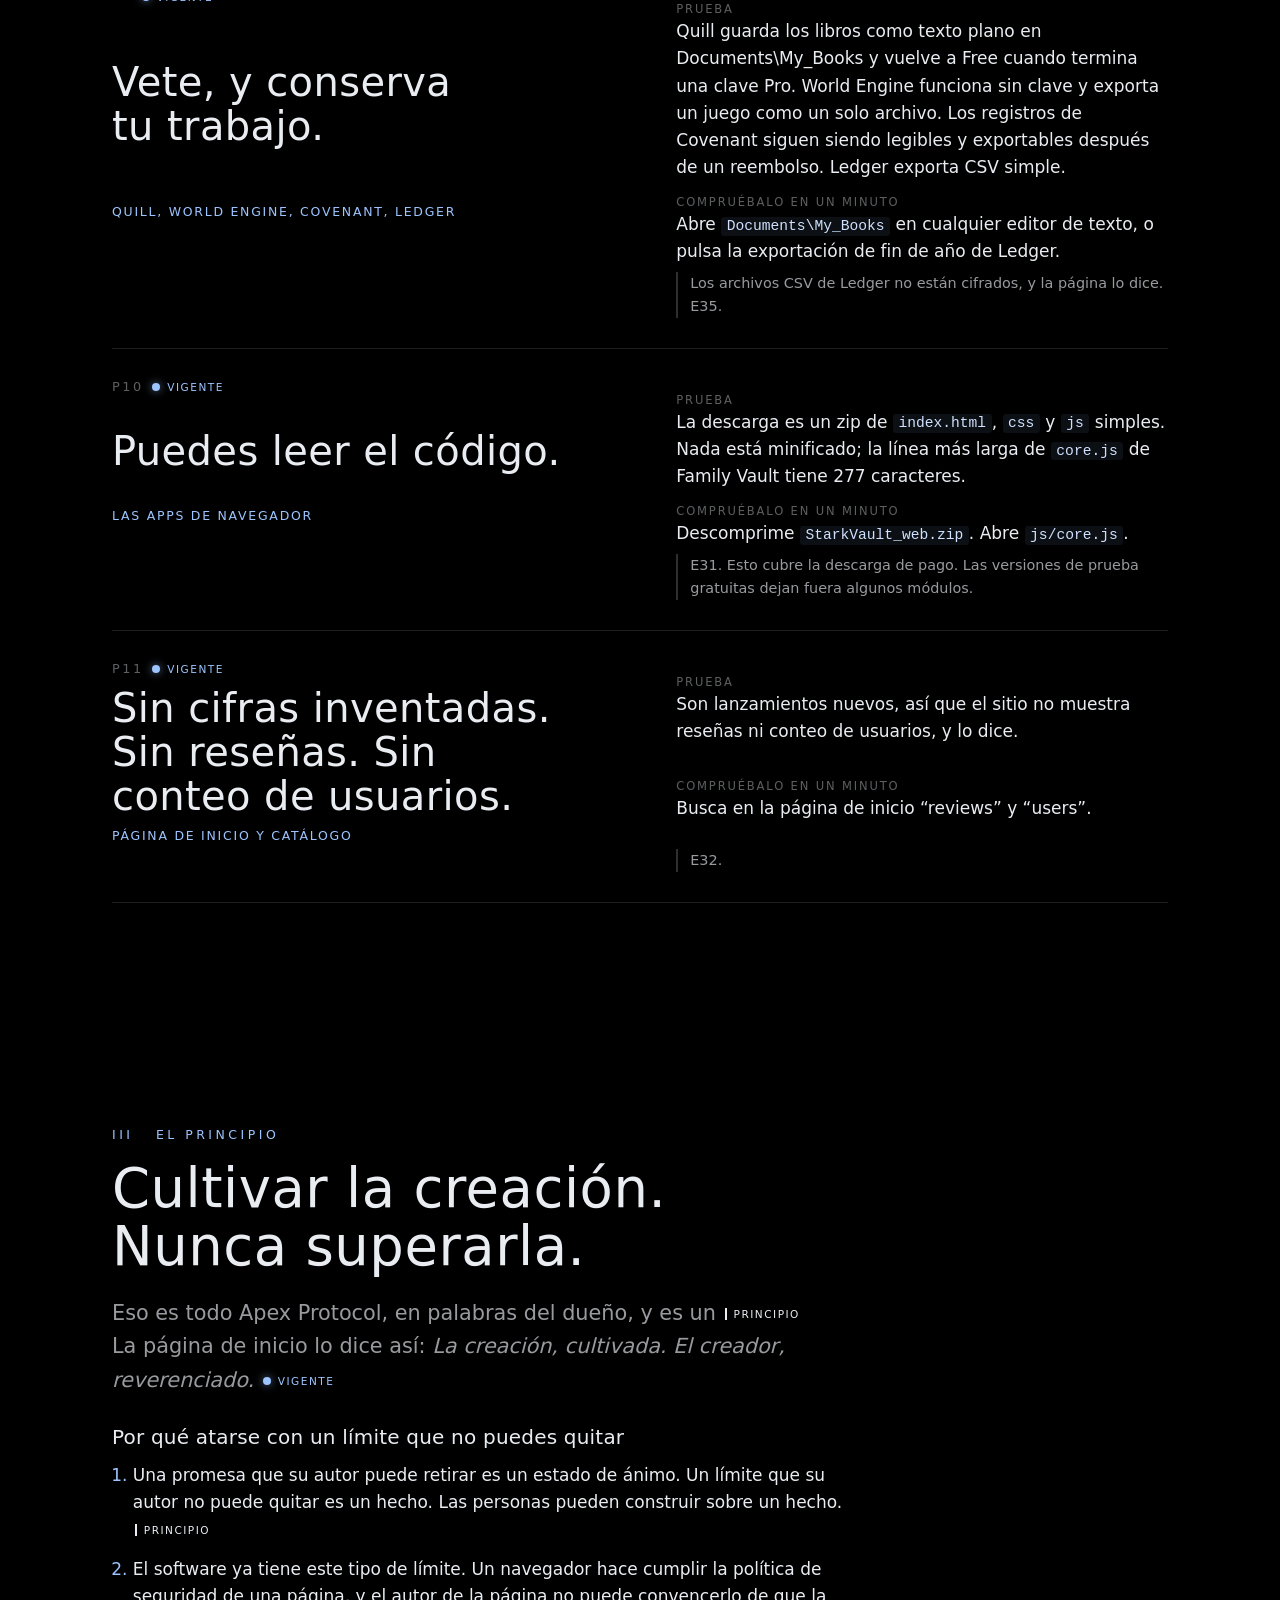
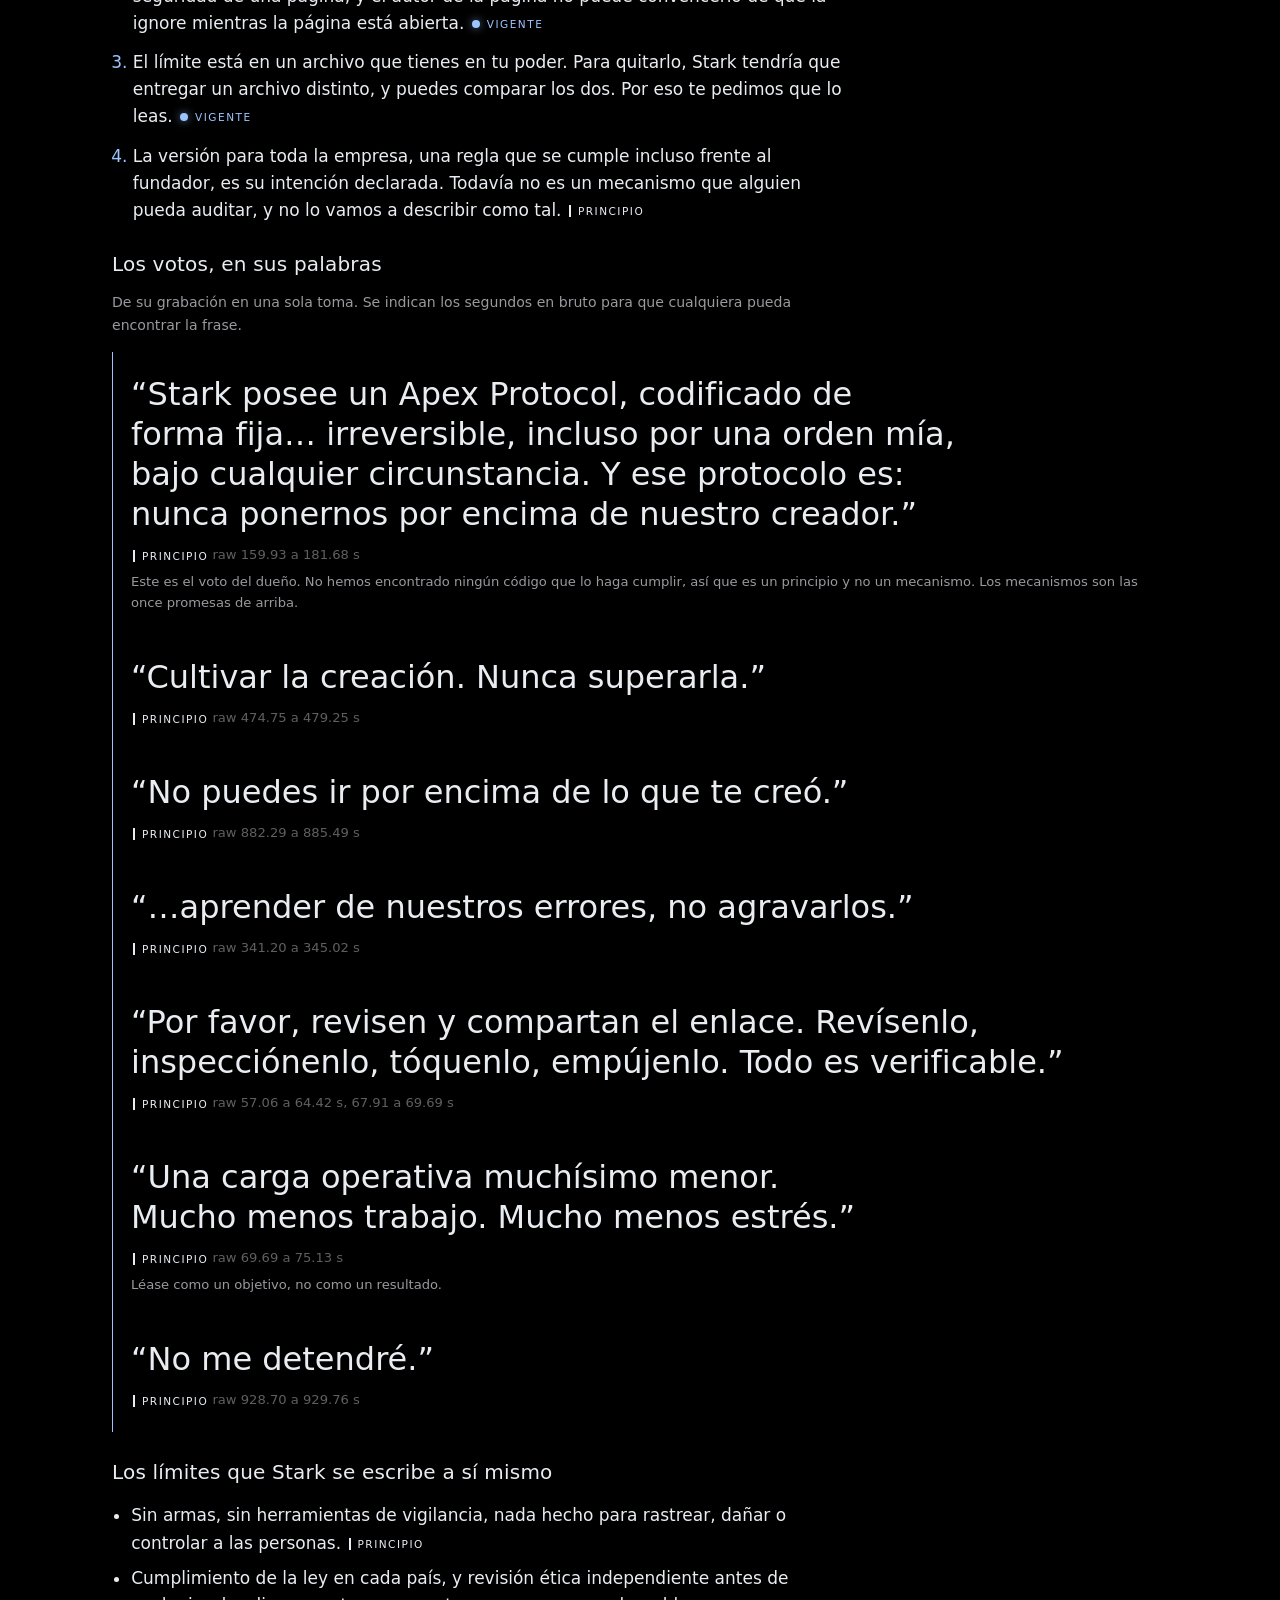
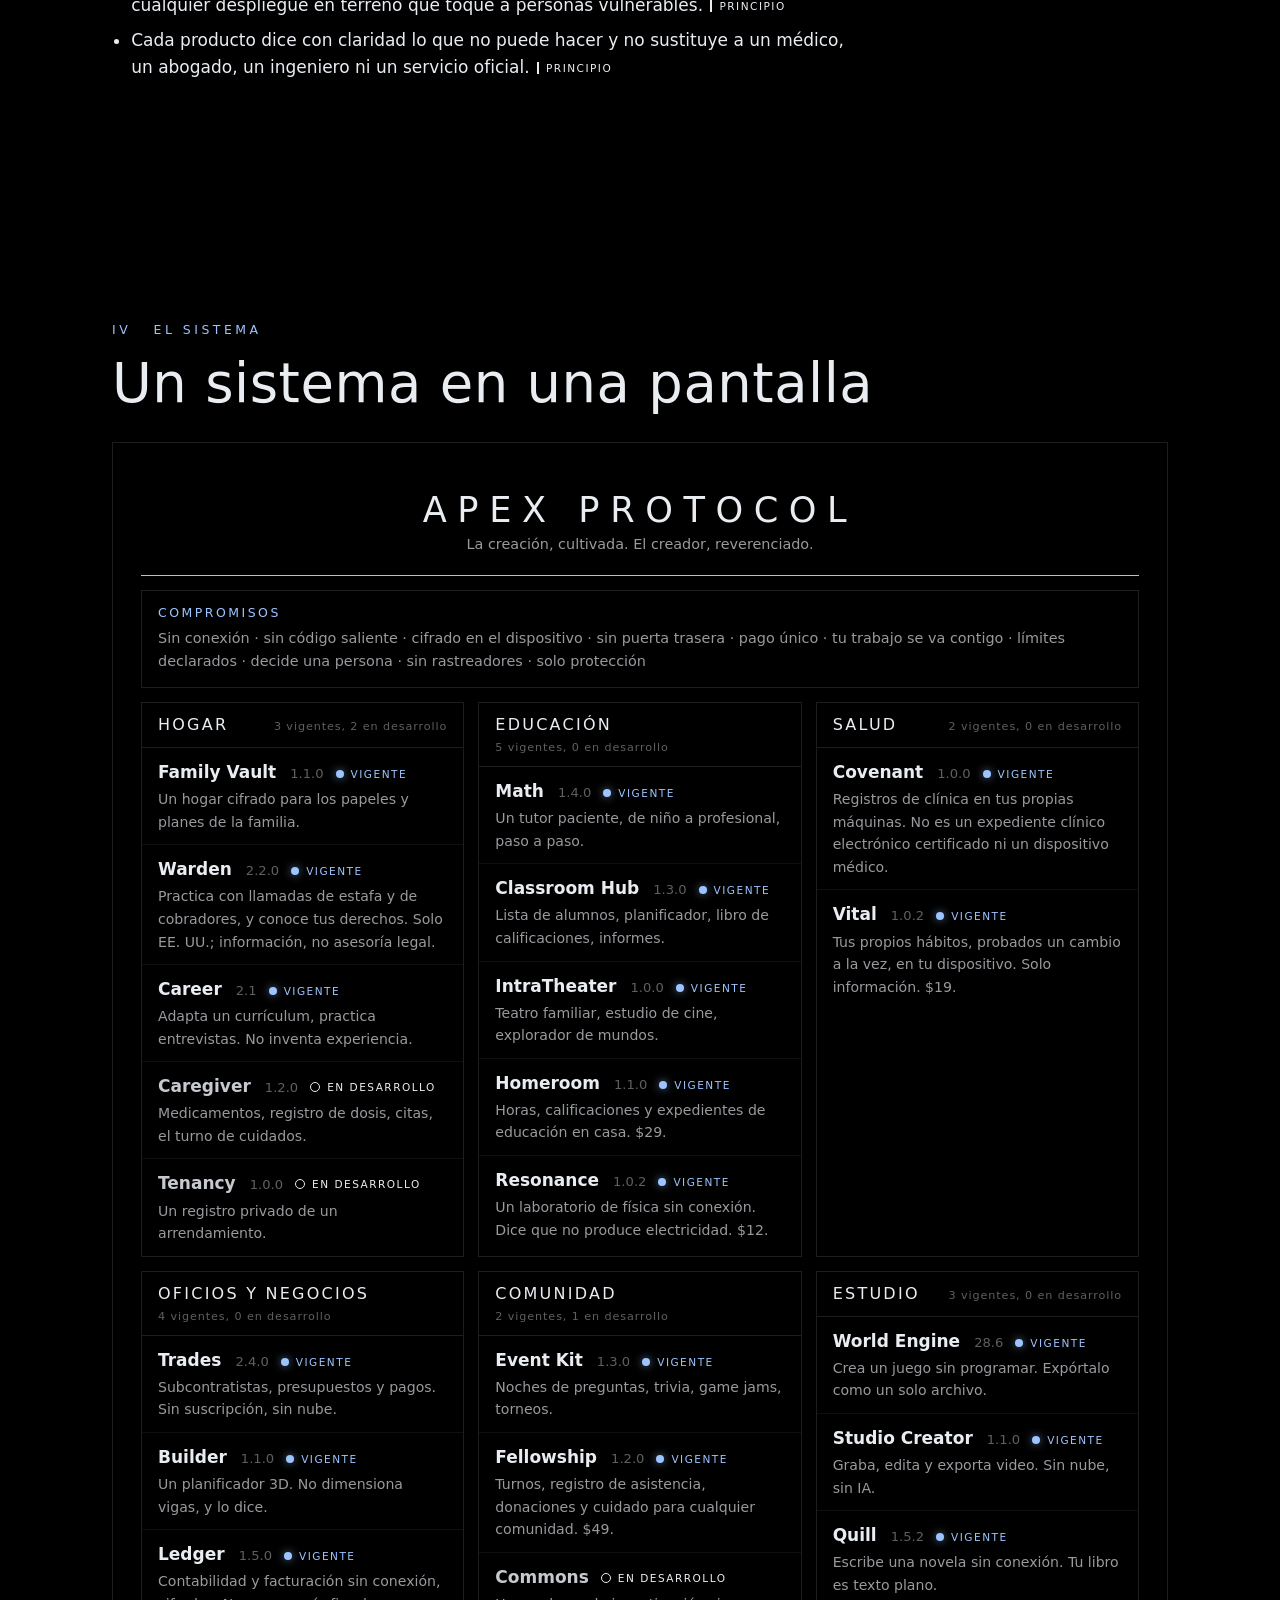
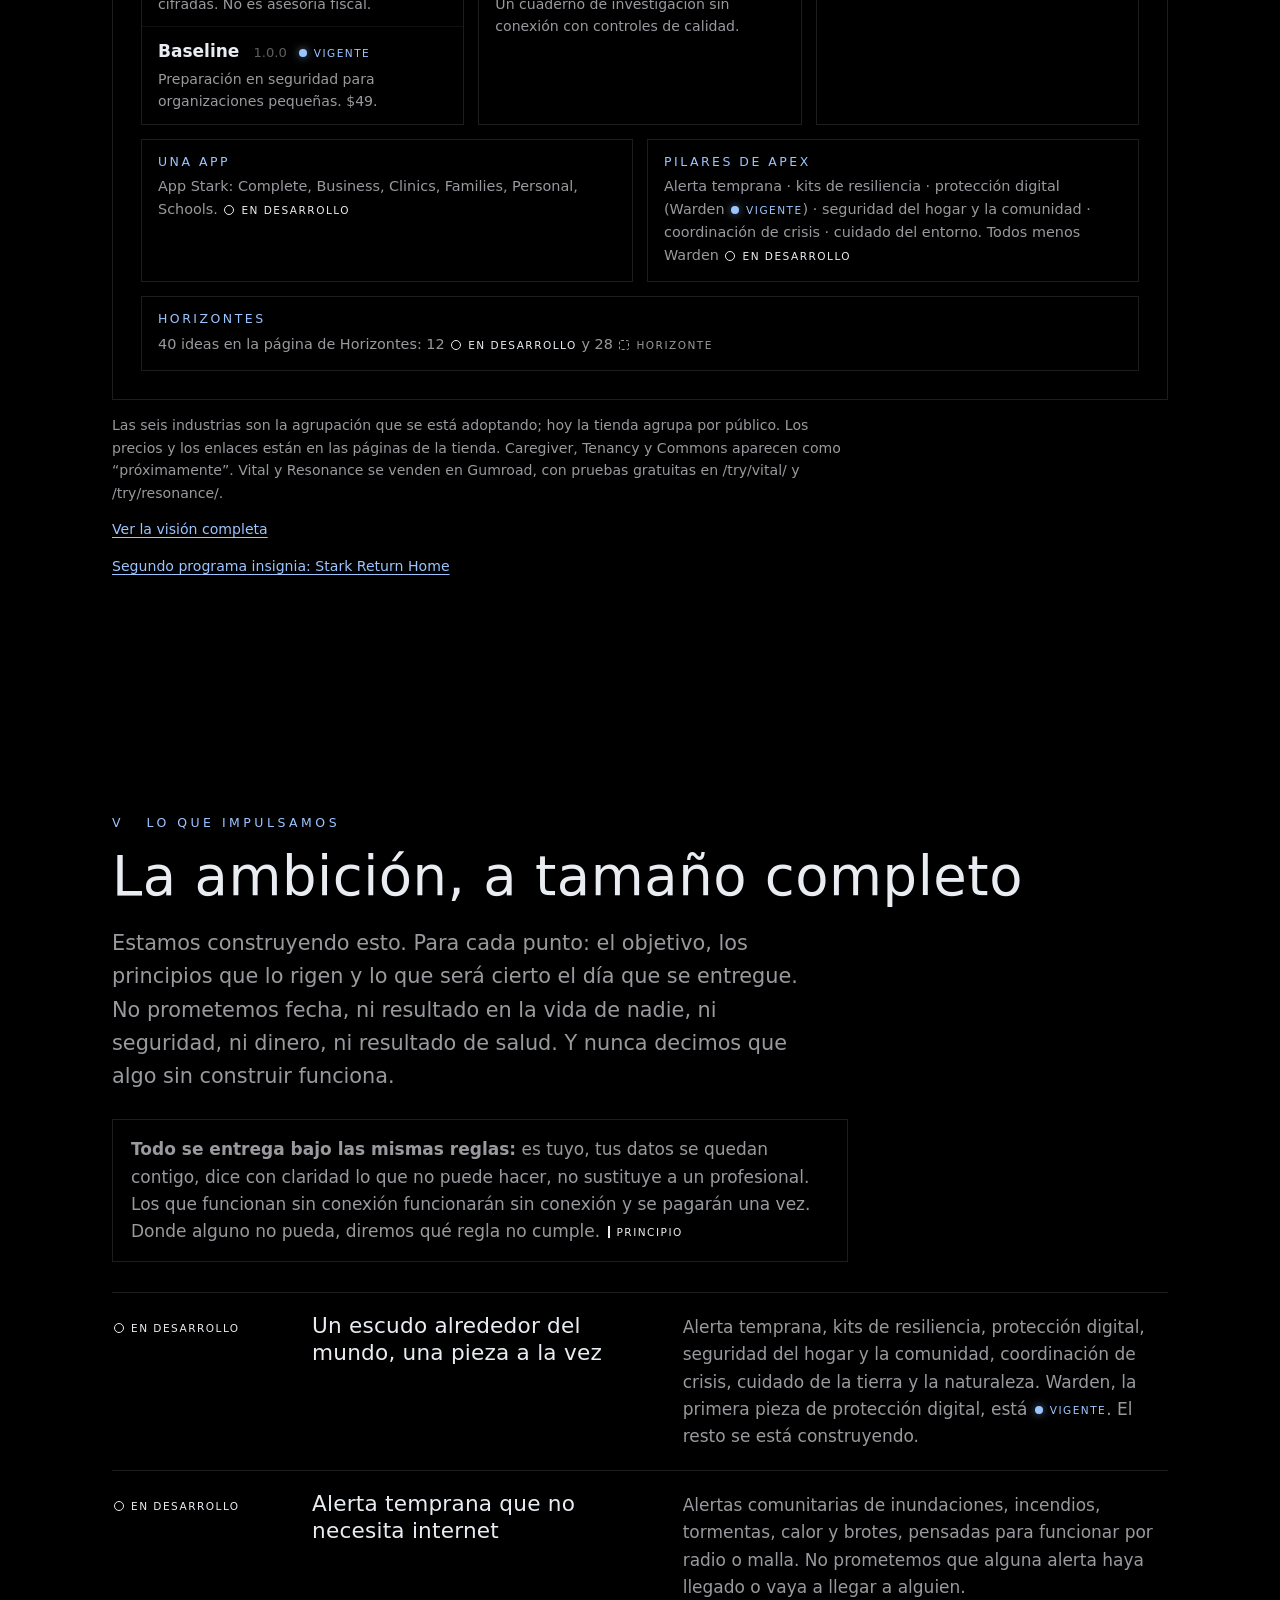
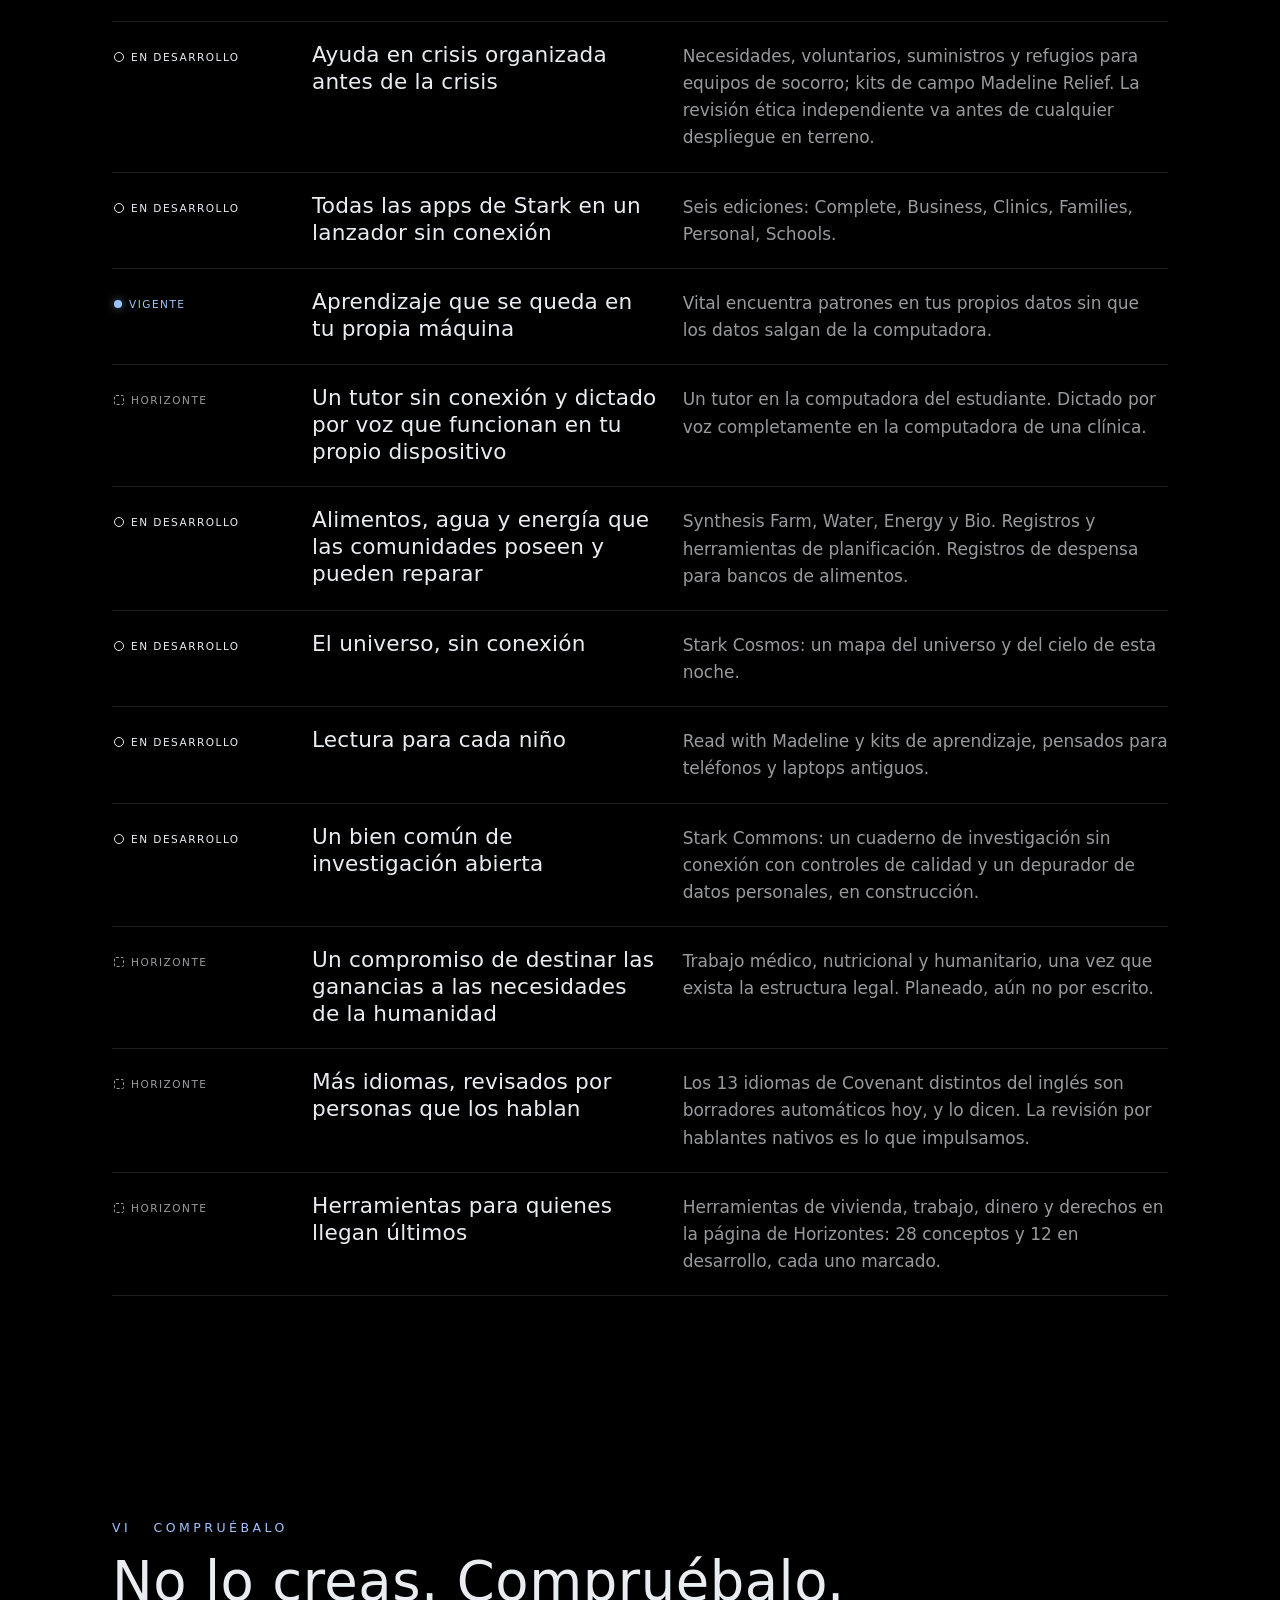
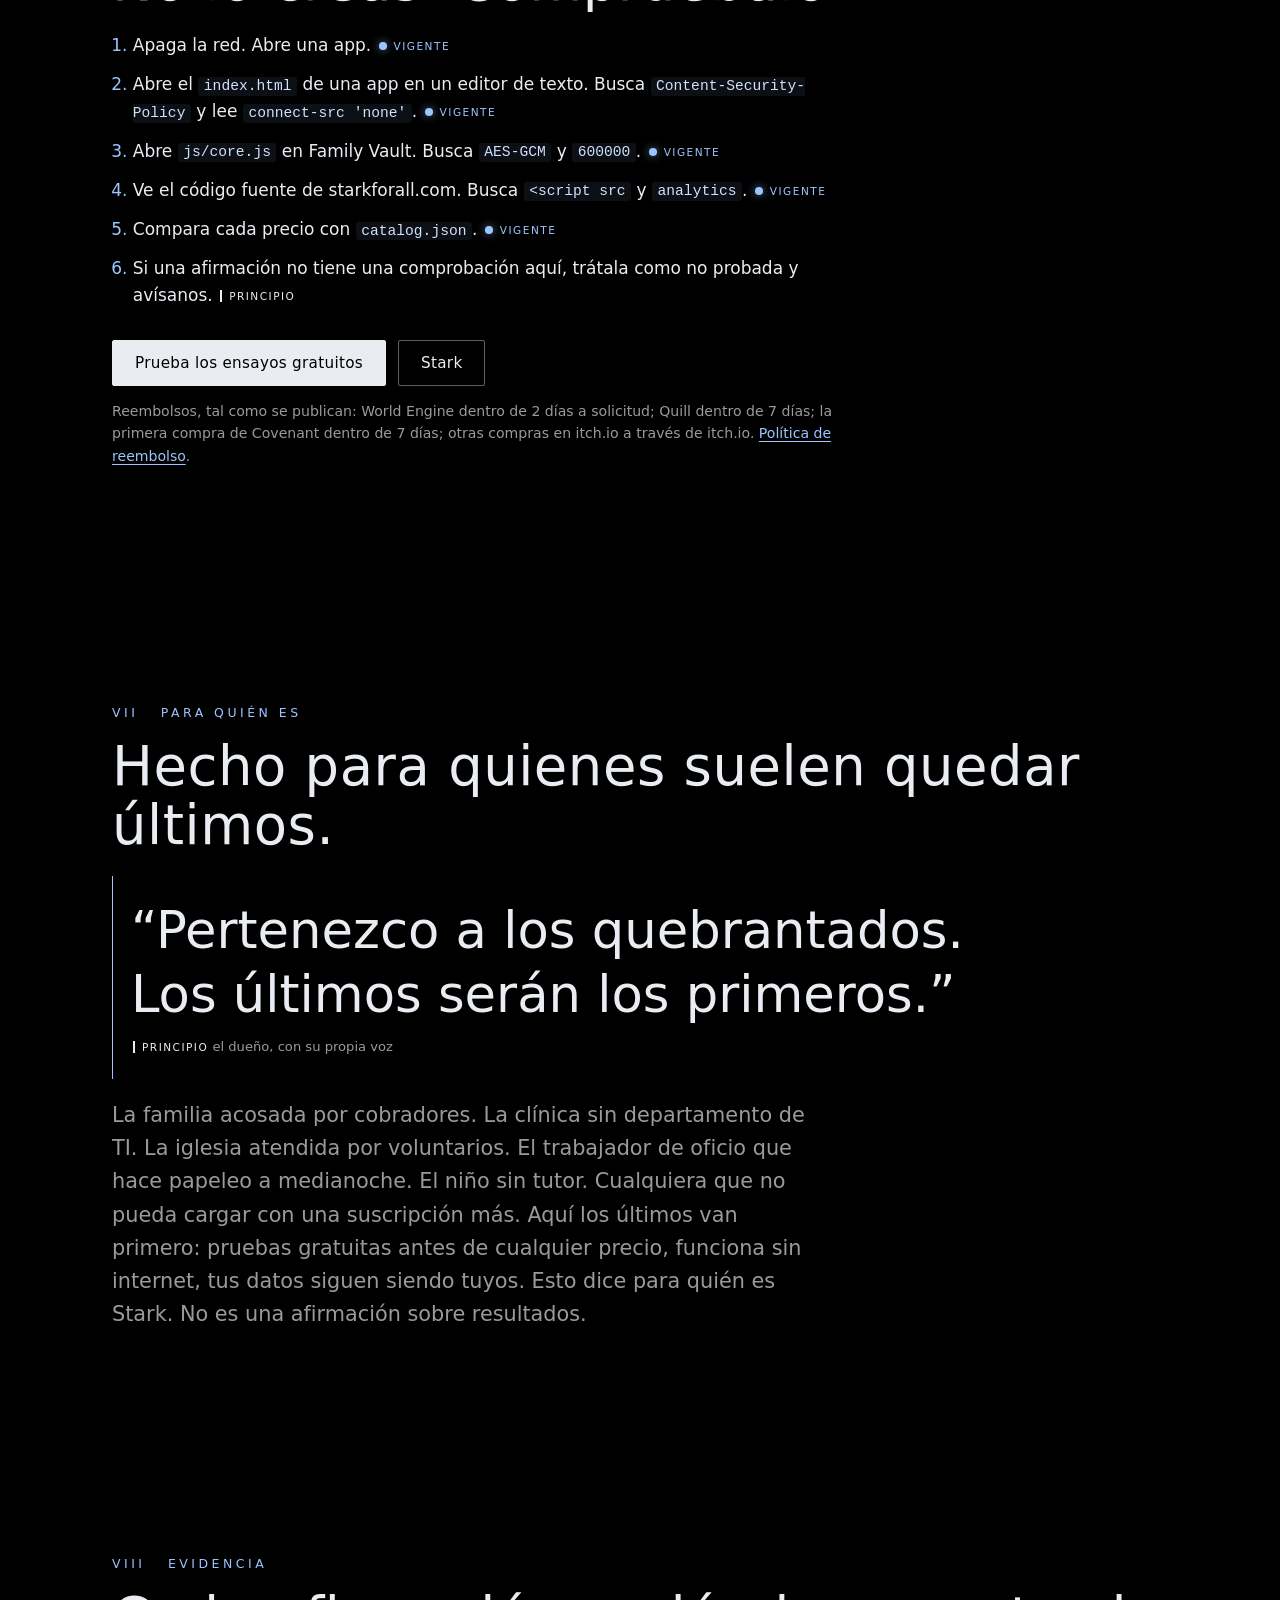
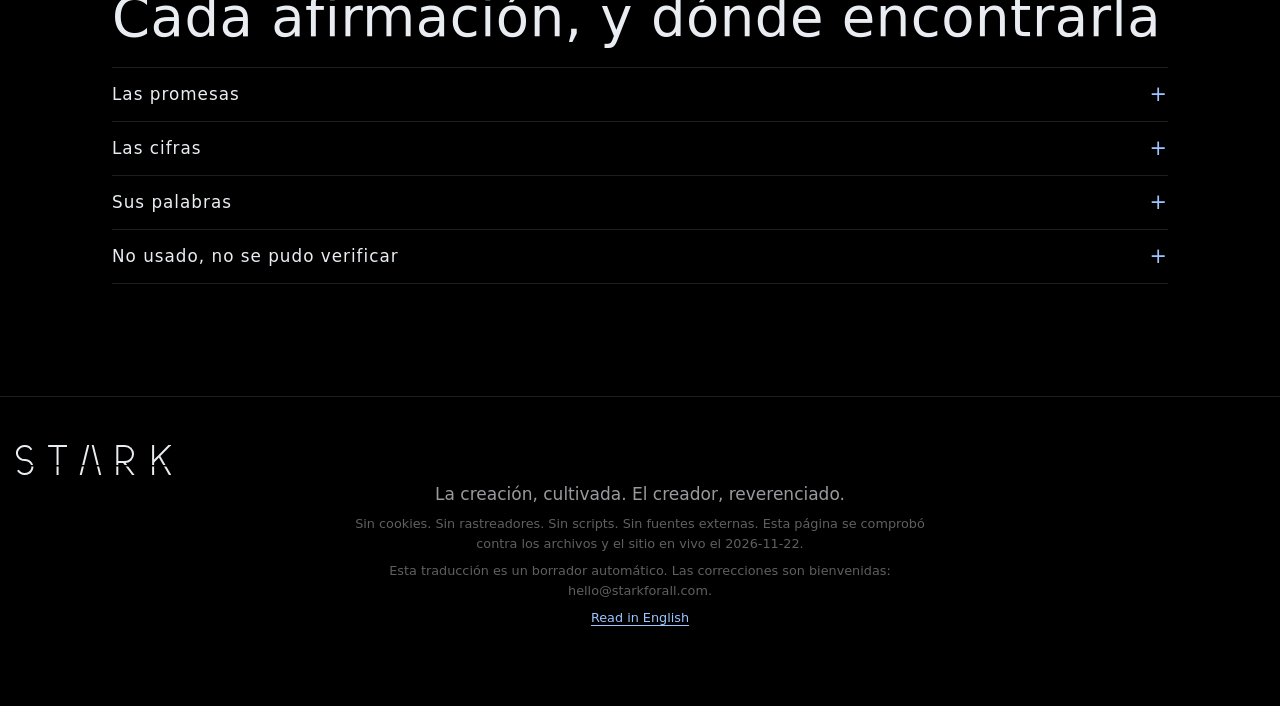
==== commit 776bcc5d: "P8 and P10 scope sentences (trials show the core; code promise covers the paid download)" ====
--- a/es/index.html
+++ b/es/index.html
@@ -98,7 +98,7 @@
 <h3>Prueba antes de pagar.</h3>
 <p class="scope">18 pruebas en el navegador, 3 ediciones gratuitas</p>
 <dl><div><dt>Prueba</dt><dd>La página de pruebas ofrece 18 botones “Pruébalo gratis en tu navegador”. World Engine Free, Quill Free y Covenant baby no cuestan nada.</dd></div><div><dt>Compruébalo en un minuto</dt><dd>Abre <a href="https://starkforall.com/try/">starkforall.com/try</a> y pulsa un botón.</dd></div></dl>
-<p class="note">E29.</p>
+<p class="note">E29. Una prueba muestra lo esencial de la app, no todo: algunas funciones solo están en la versión completa, y cada prueba dice cuáles. Las pruebas de Ledger, Builder y Career ya dicen lo que dejan fuera; las demás se están reconstruyendo igual.</p>
 </article><article class="pr" id="p9">
 <p class="pr-n">P9 <span class="tag t-live">Vigente</span></p>
 <h3>Vete, y conserva tu trabajo.</h3>
@@ -110,7 +110,7 @@
 <h3>Puedes leer el código.</h3>
 <p class="scope">Las apps de navegador</p>
 <dl><div><dt>Prueba</dt><dd>La descarga es un zip de <code>index.html</code>, <code>css</code> y <code>js</code> simples. Nada está minificado; la línea más larga de <code>core.js</code> de Family Vault tiene 277 caracteres.</dd></div><div><dt>Compruébalo en un minuto</dt><dd>Descomprime <code>StarkVault_web.zip</code>. Abre <code>js/core.js</code>.</dd></div></dl>
-<p class="note">E31.</p>
+<p class="note">E31. Esto cubre la descarga de pago. Las versiones de prueba gratuitas dejan fuera algunos módulos.</p>
 </article><article class="pr" id="p11">
 <p class="pr-n">P11 <span class="tag t-live">Vigente</span></p>
 <h3>Sin cifras inventadas. Sin reseñas. Sin conteo de usuarios.</h3>
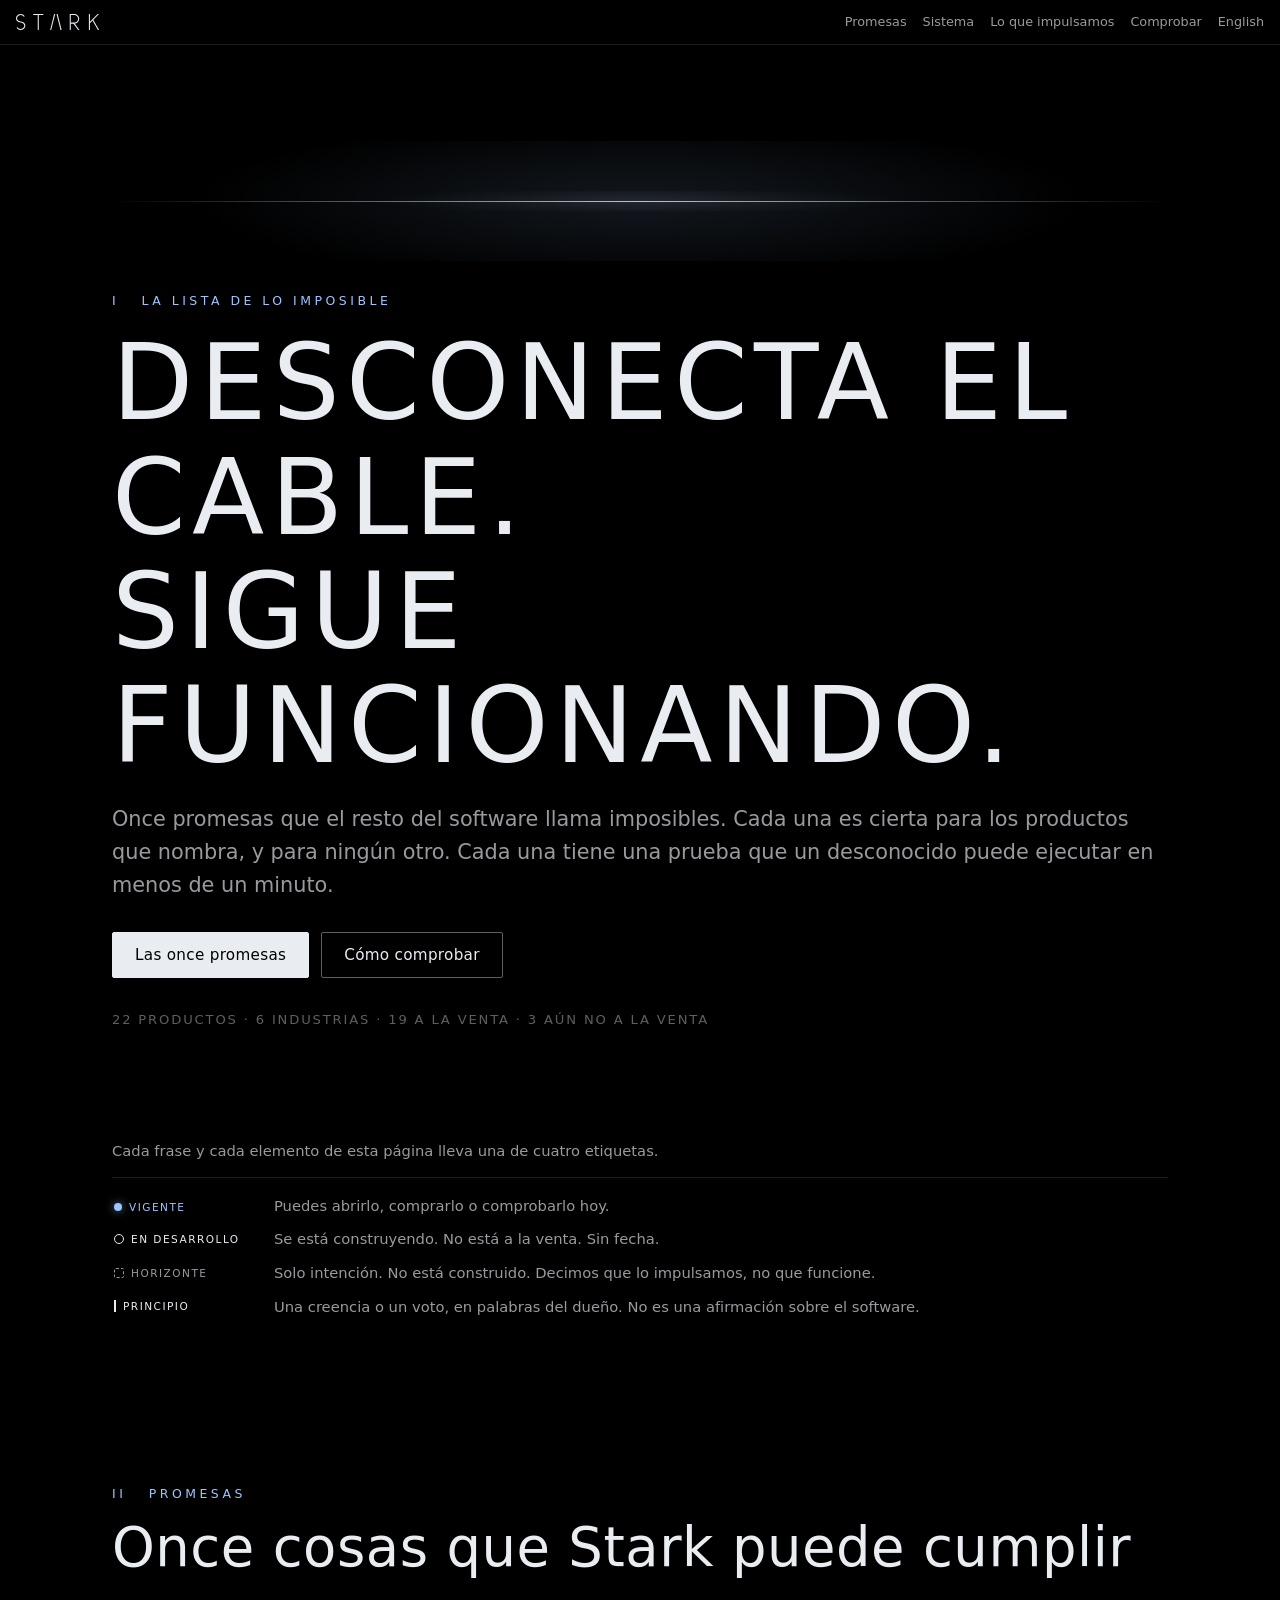
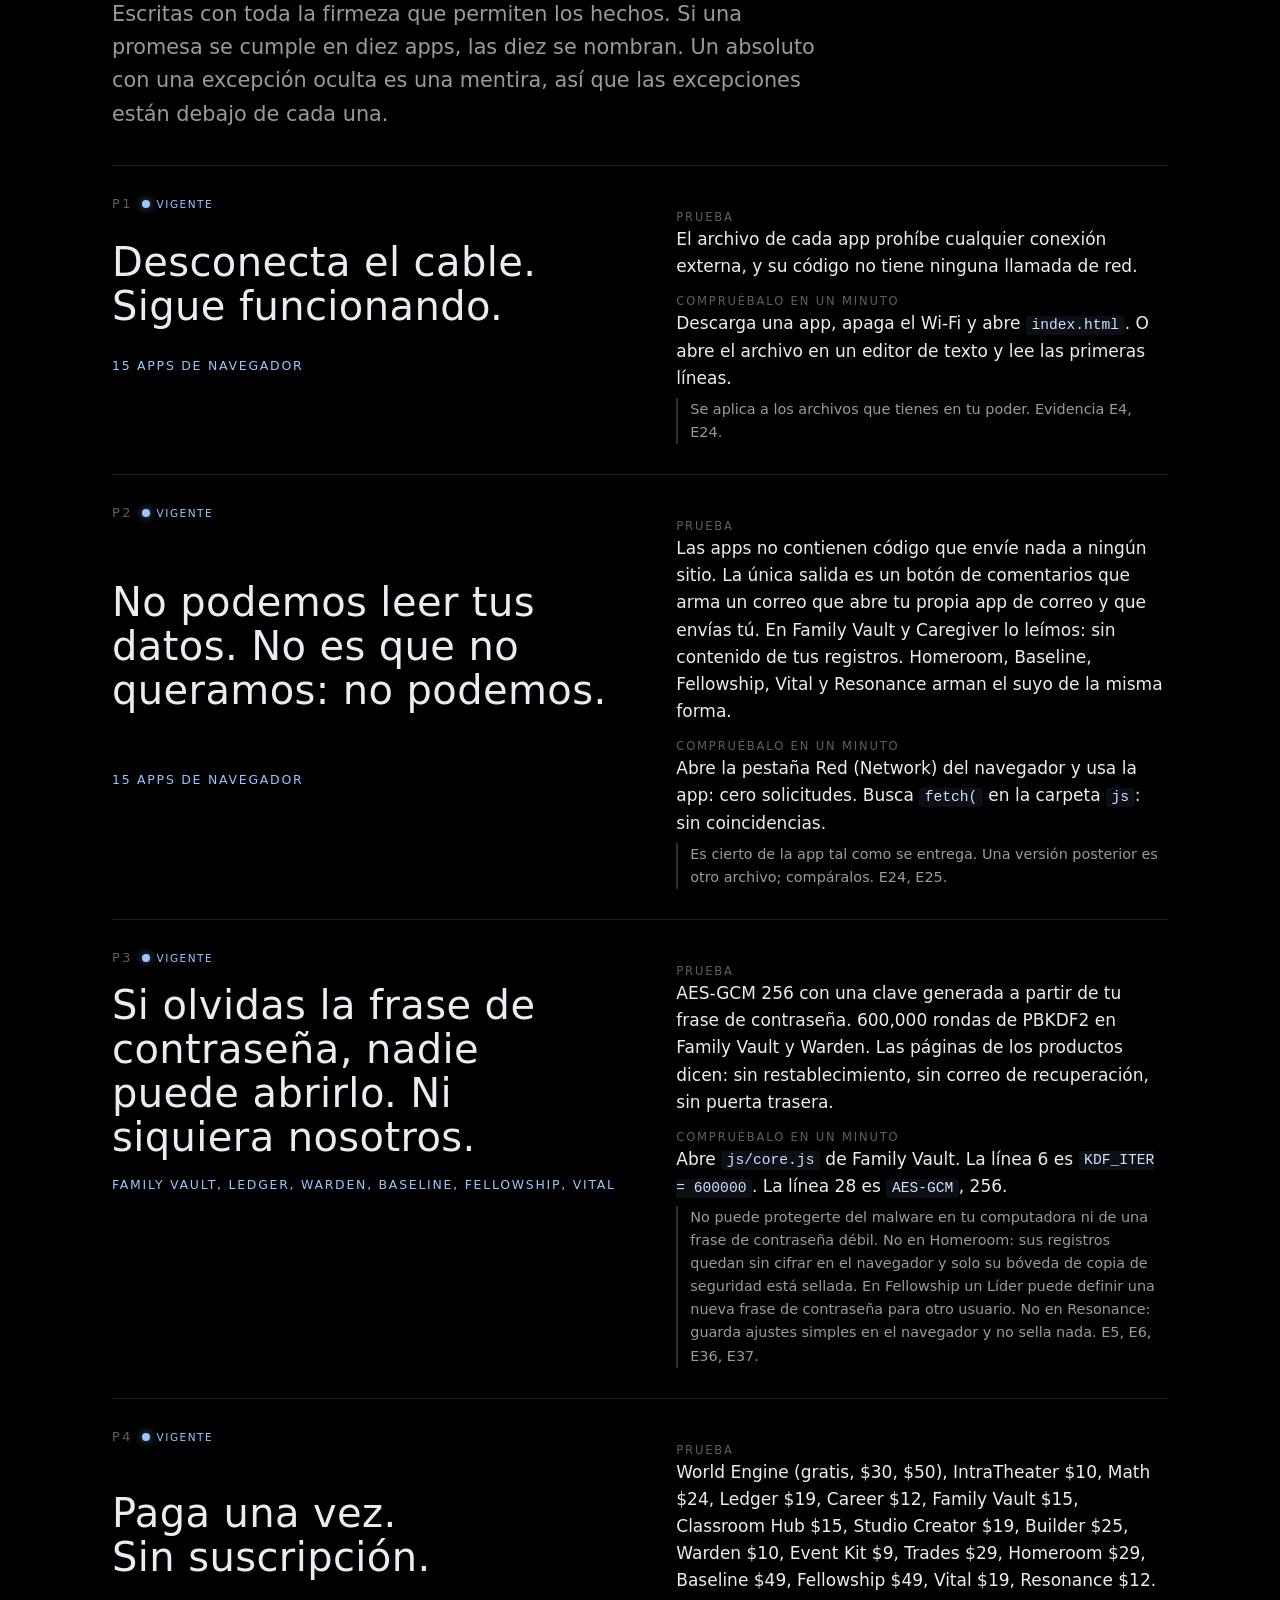
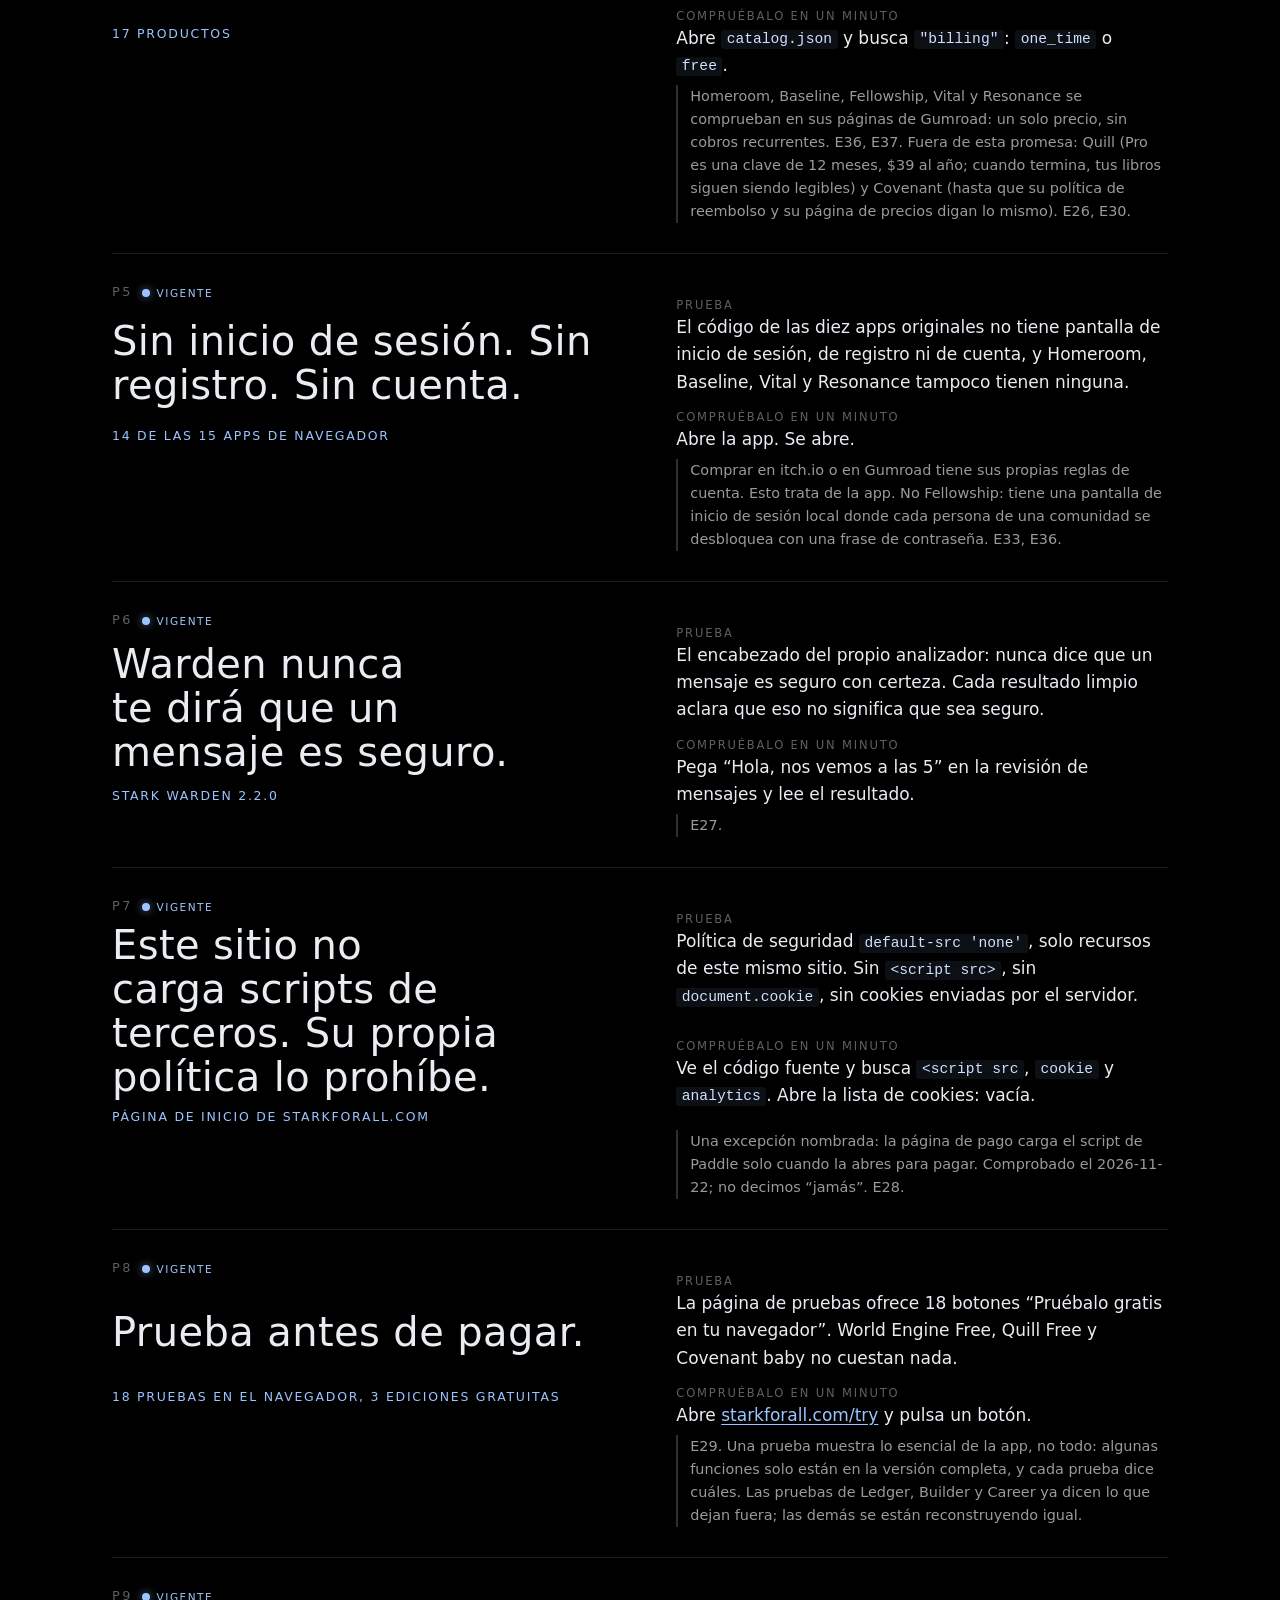
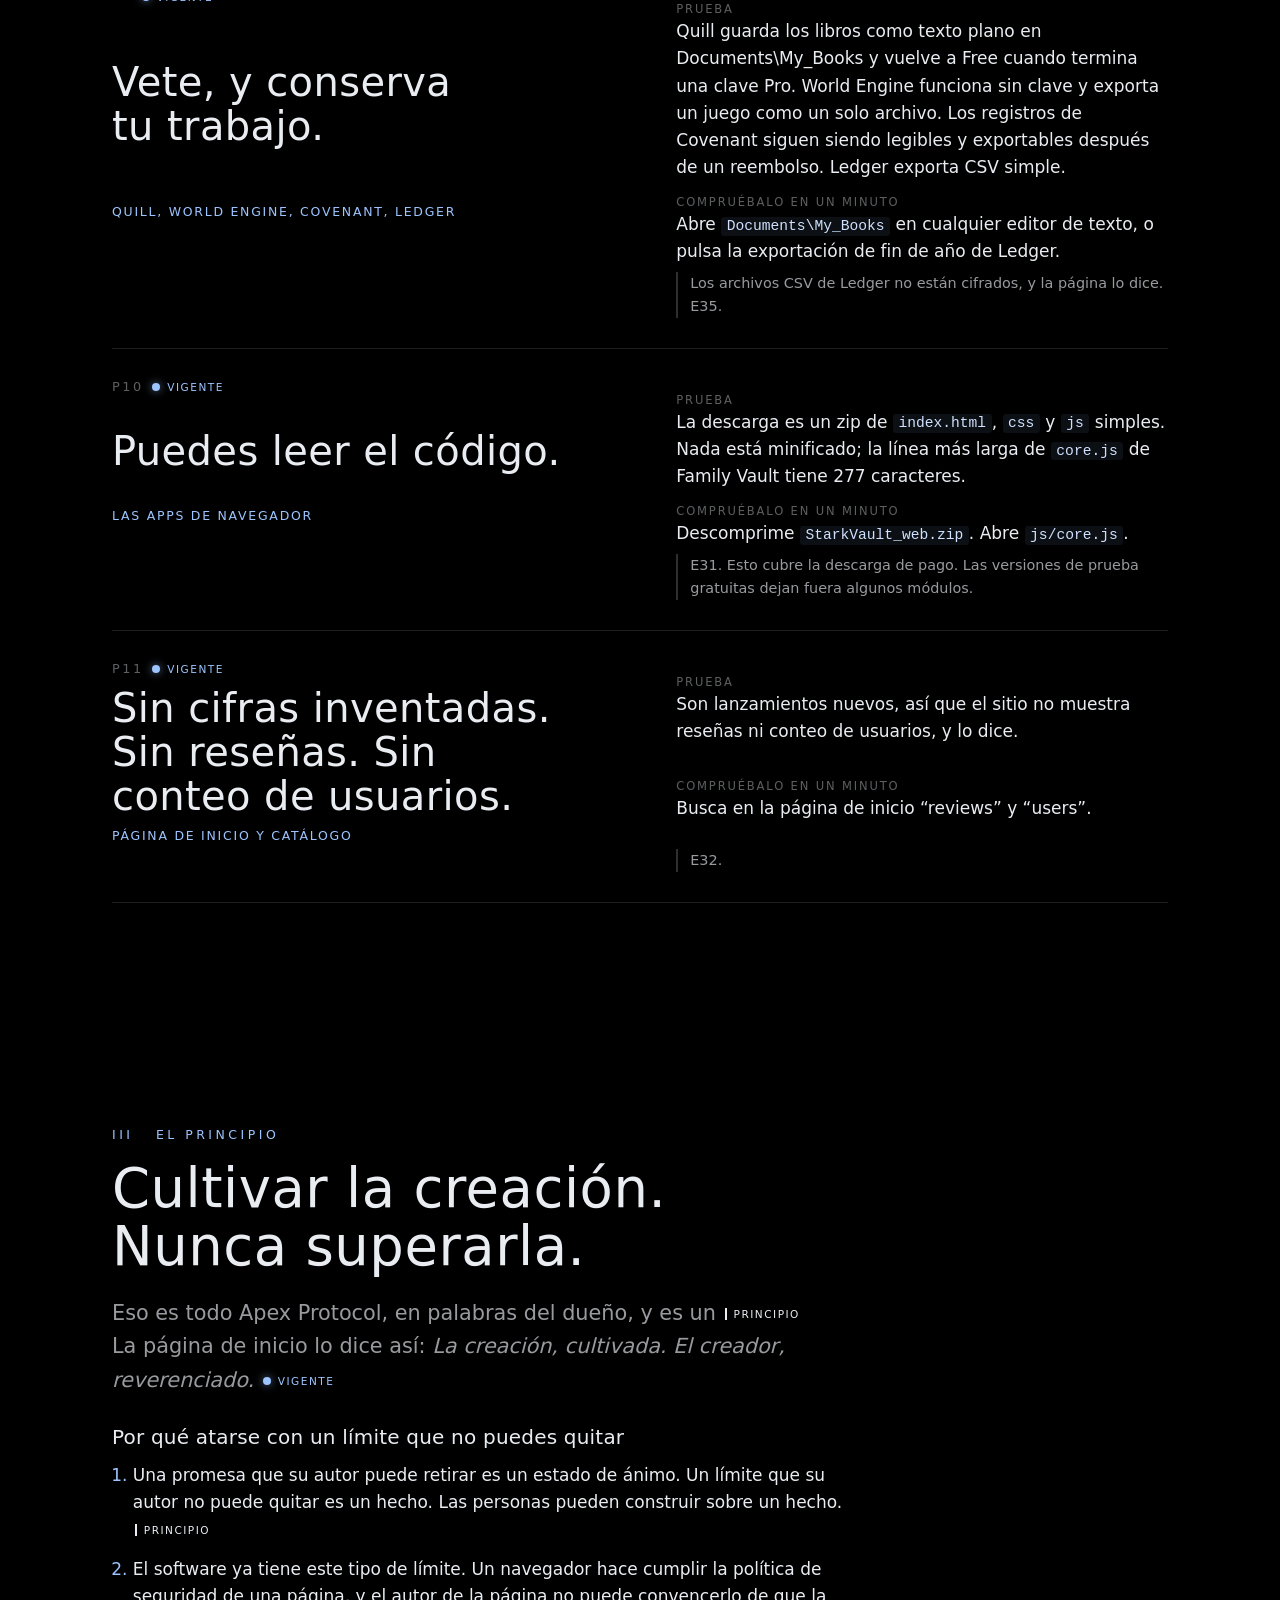
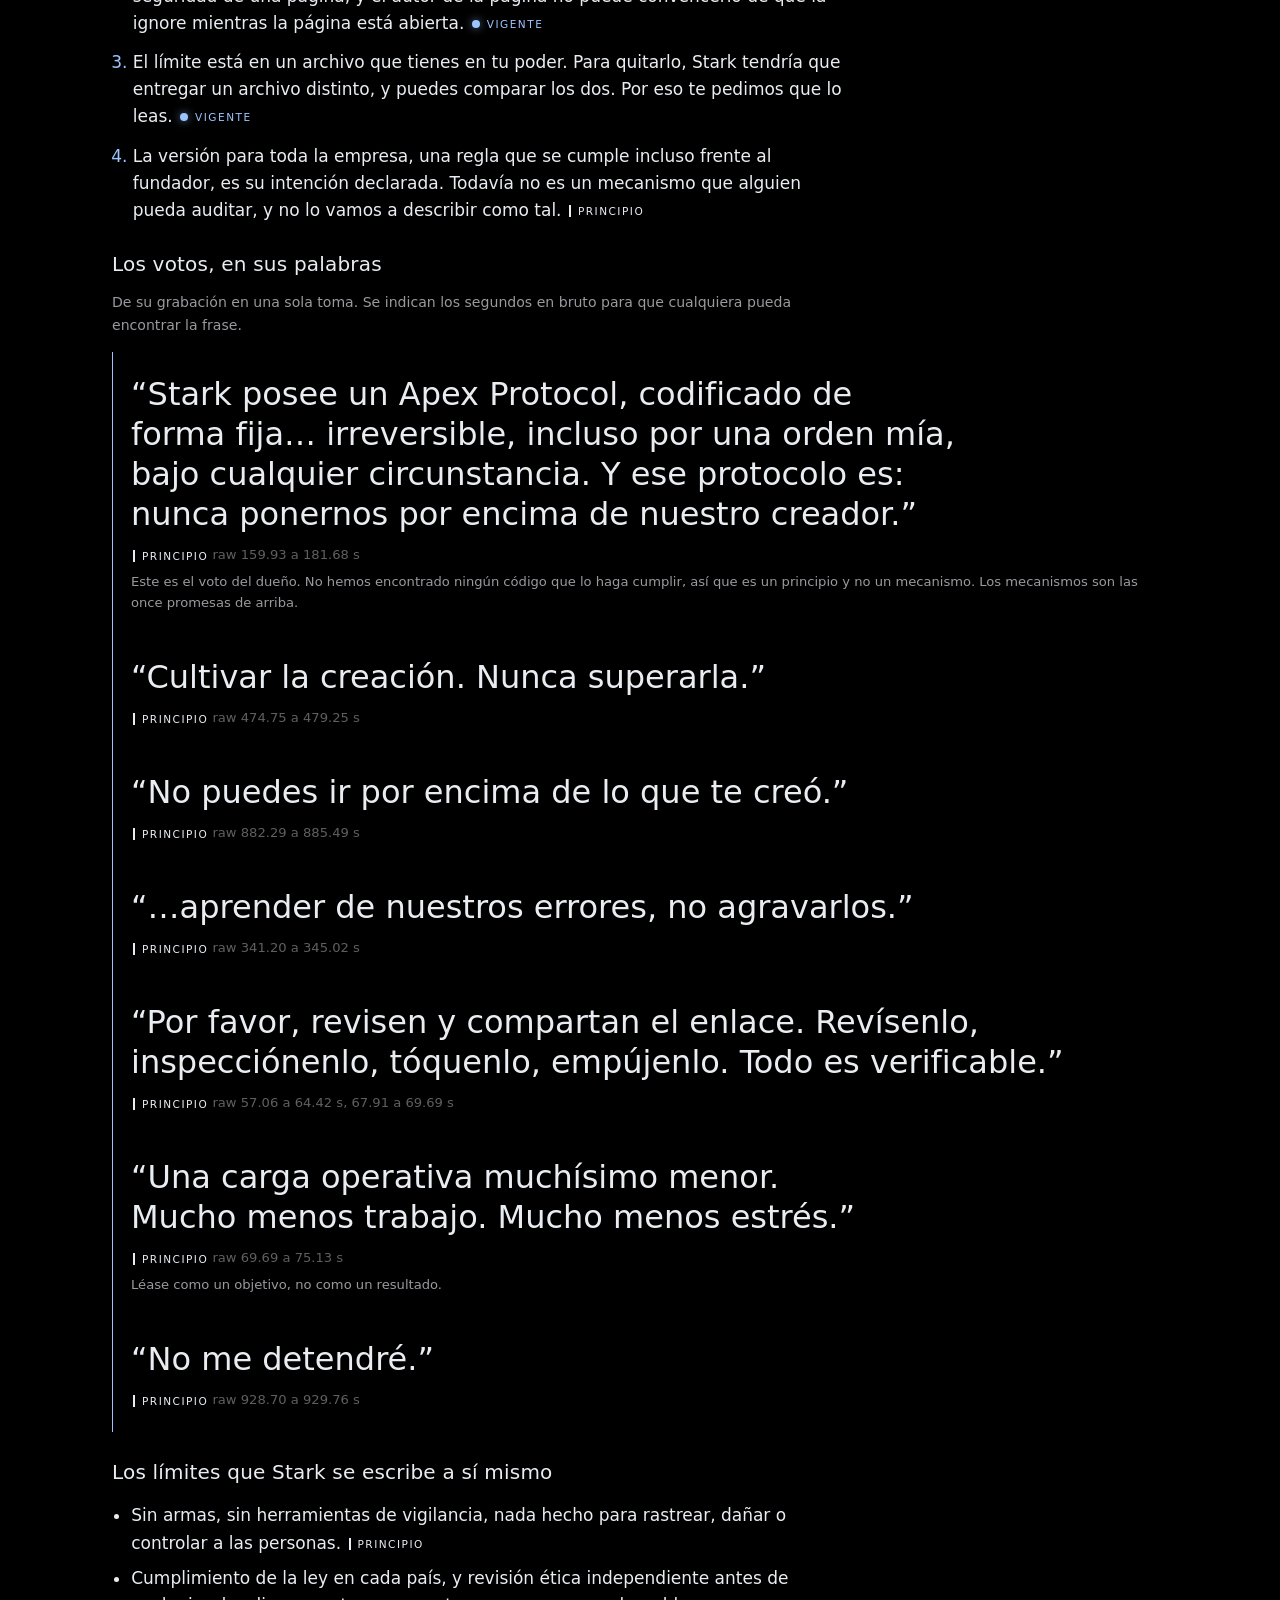
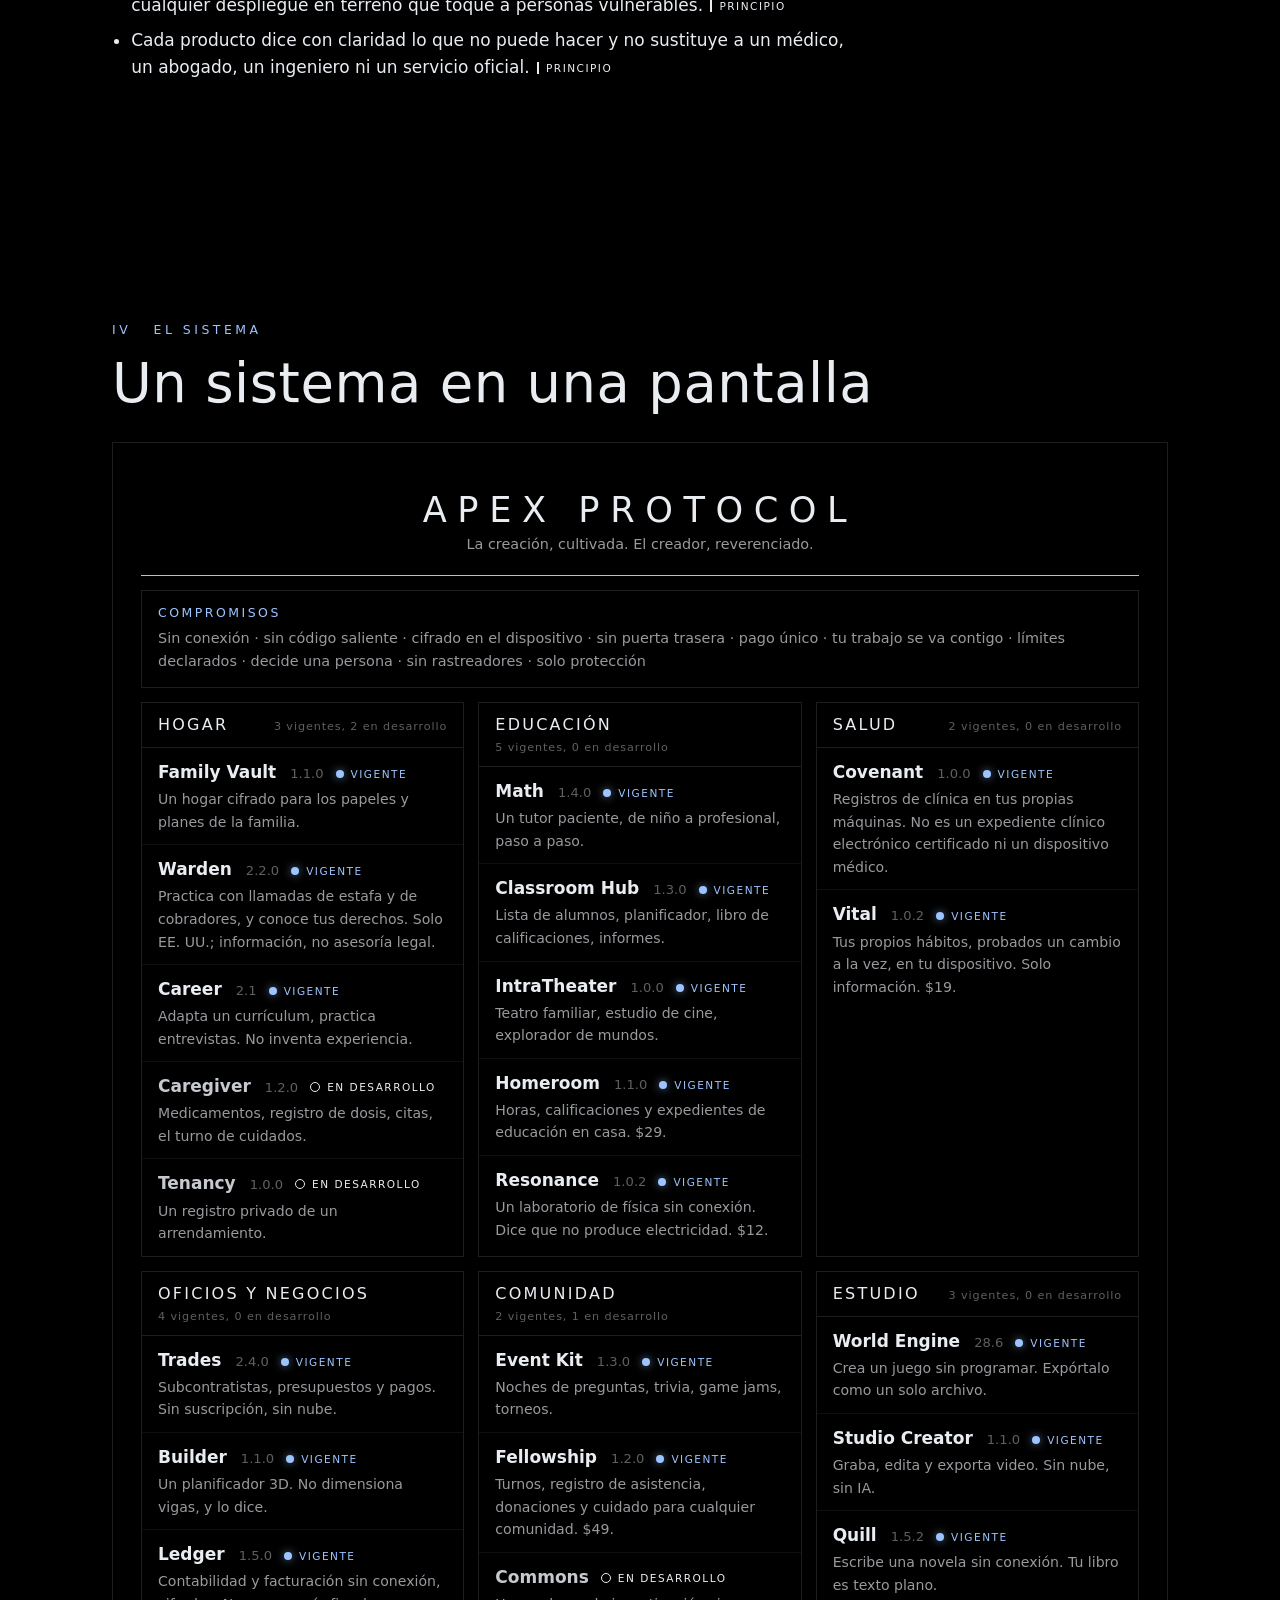
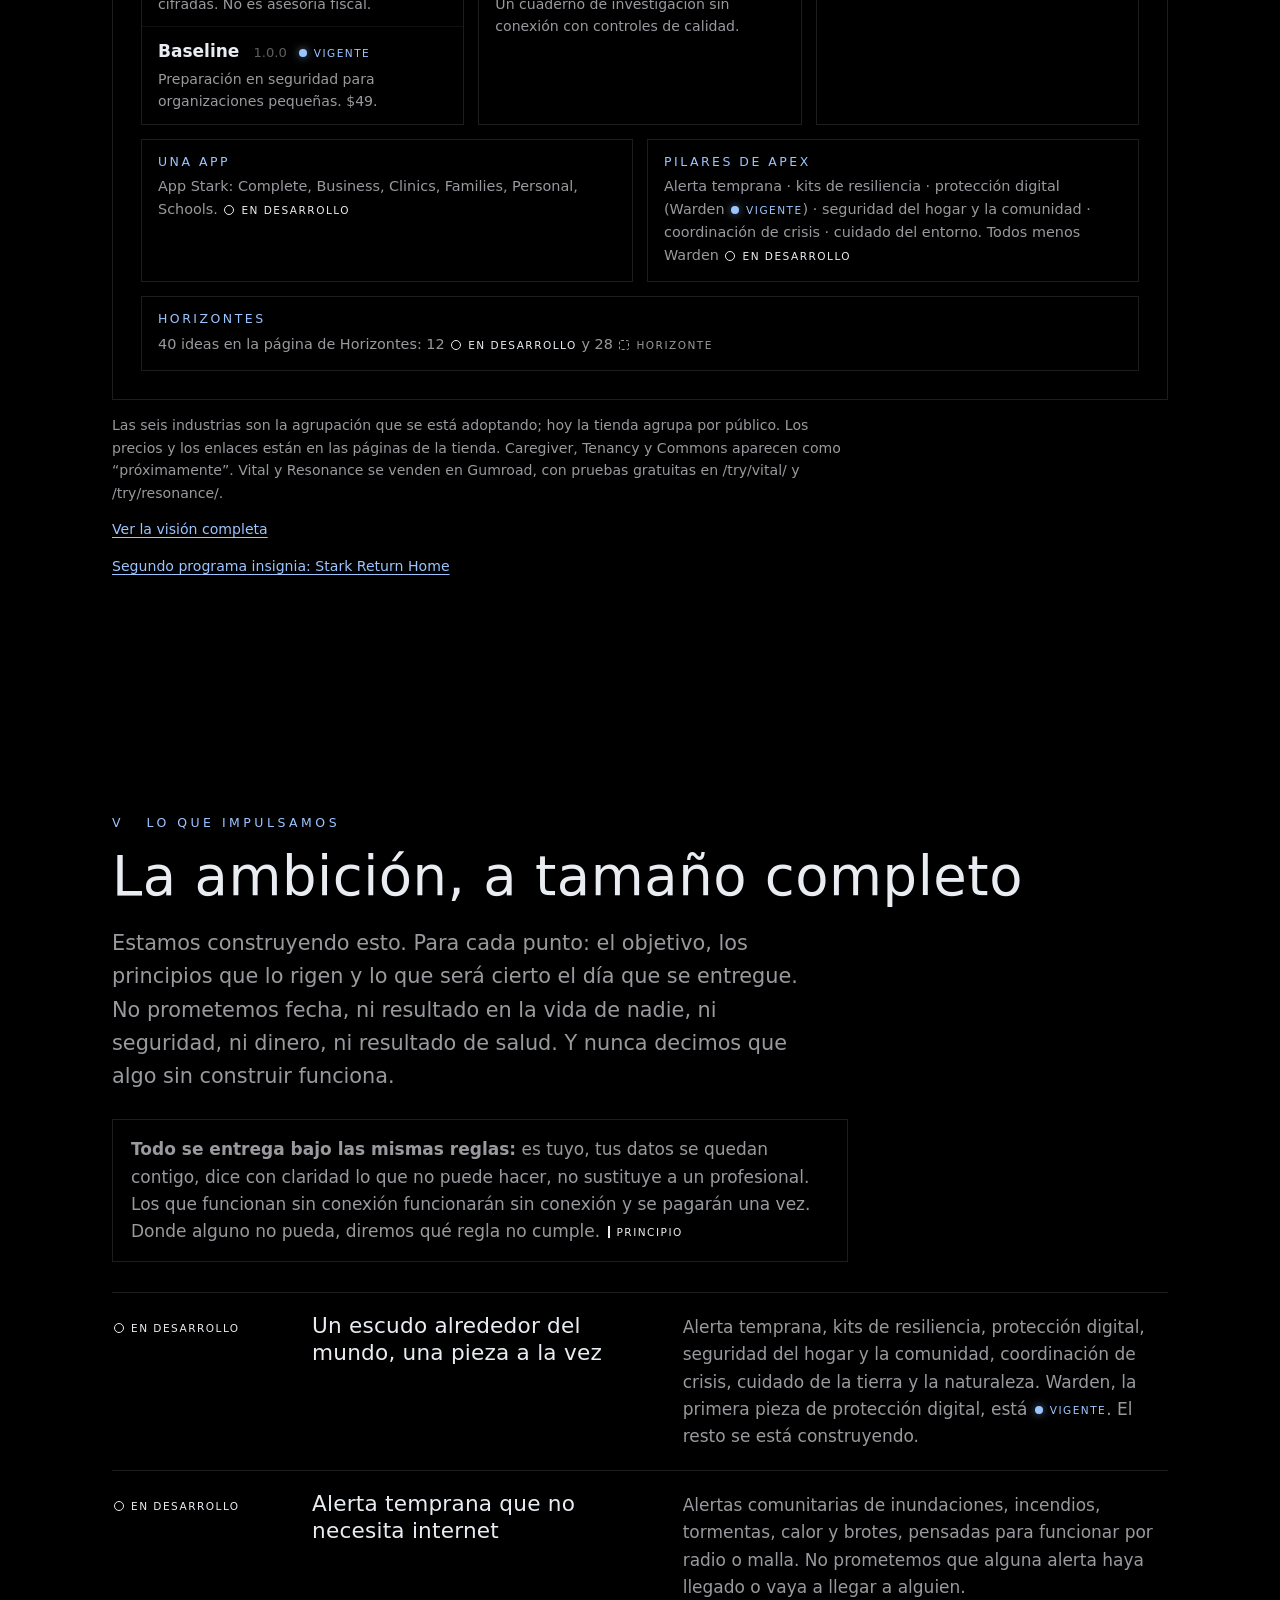
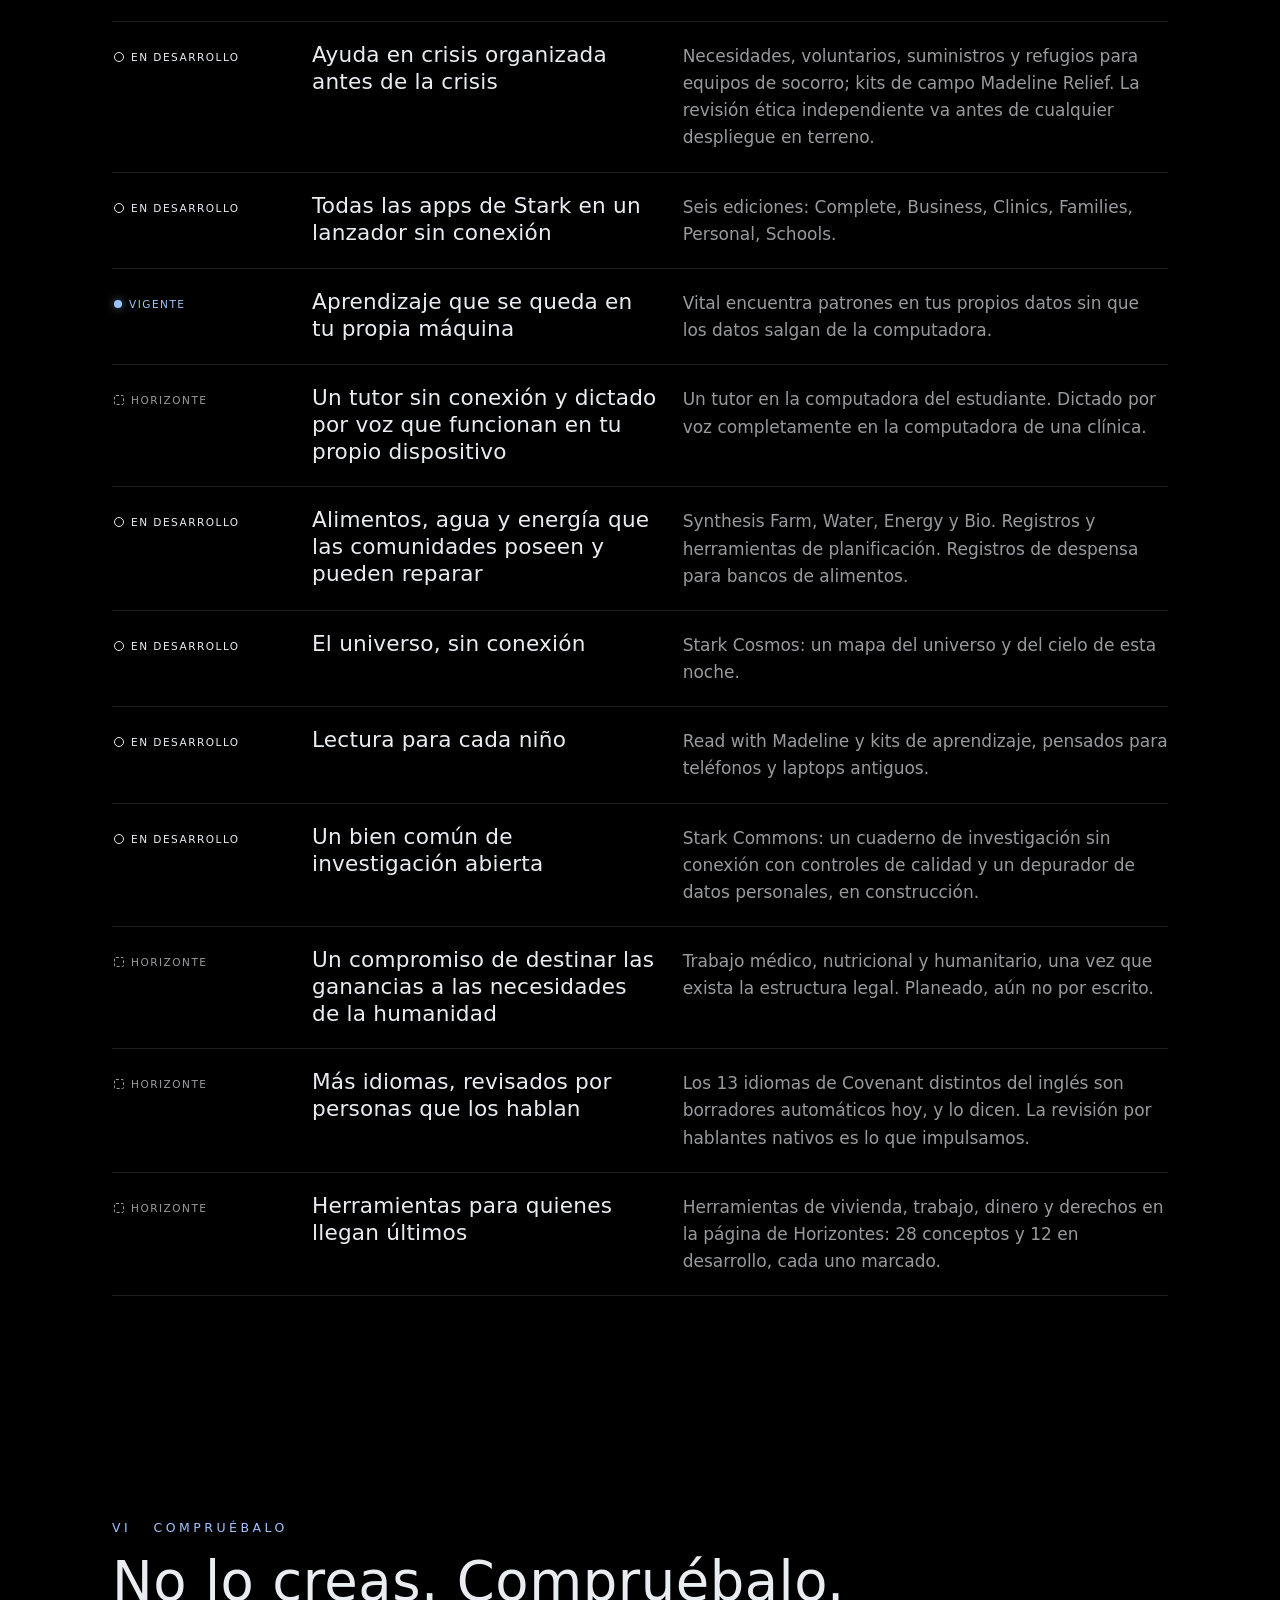
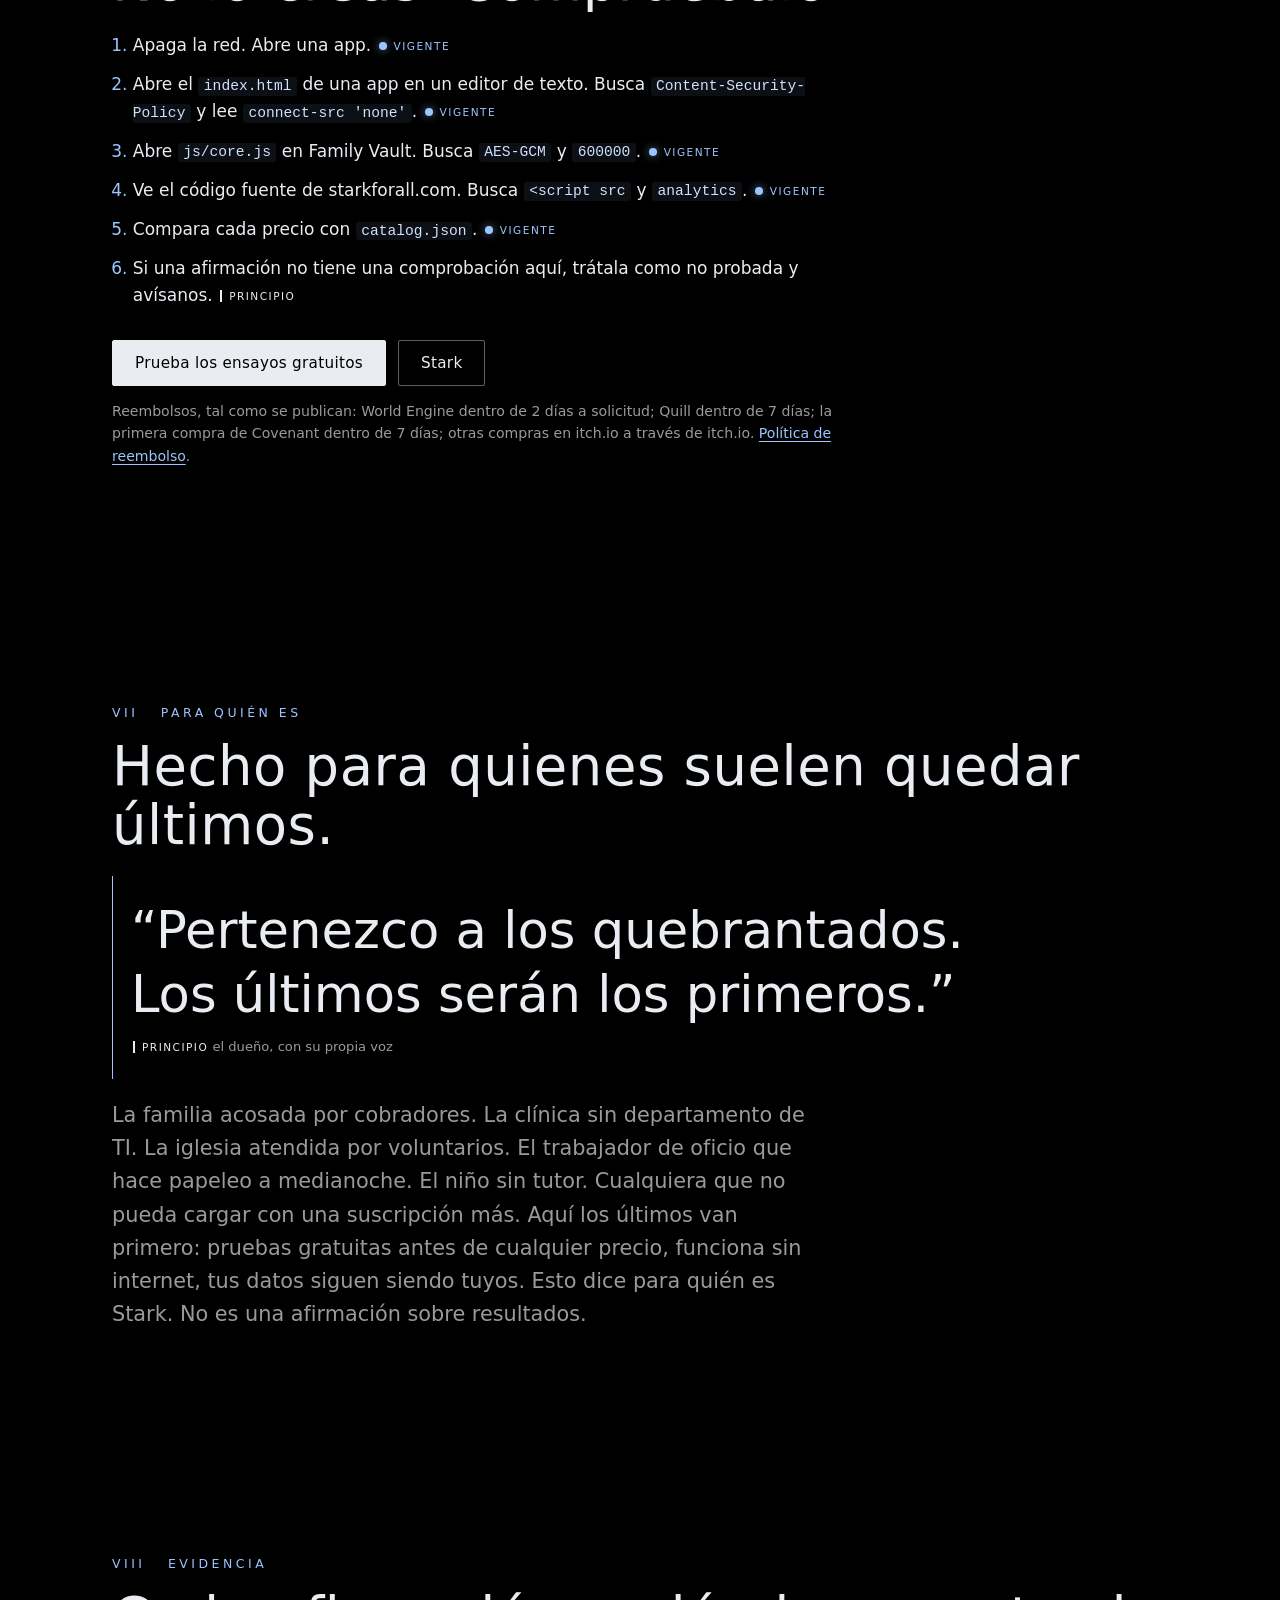
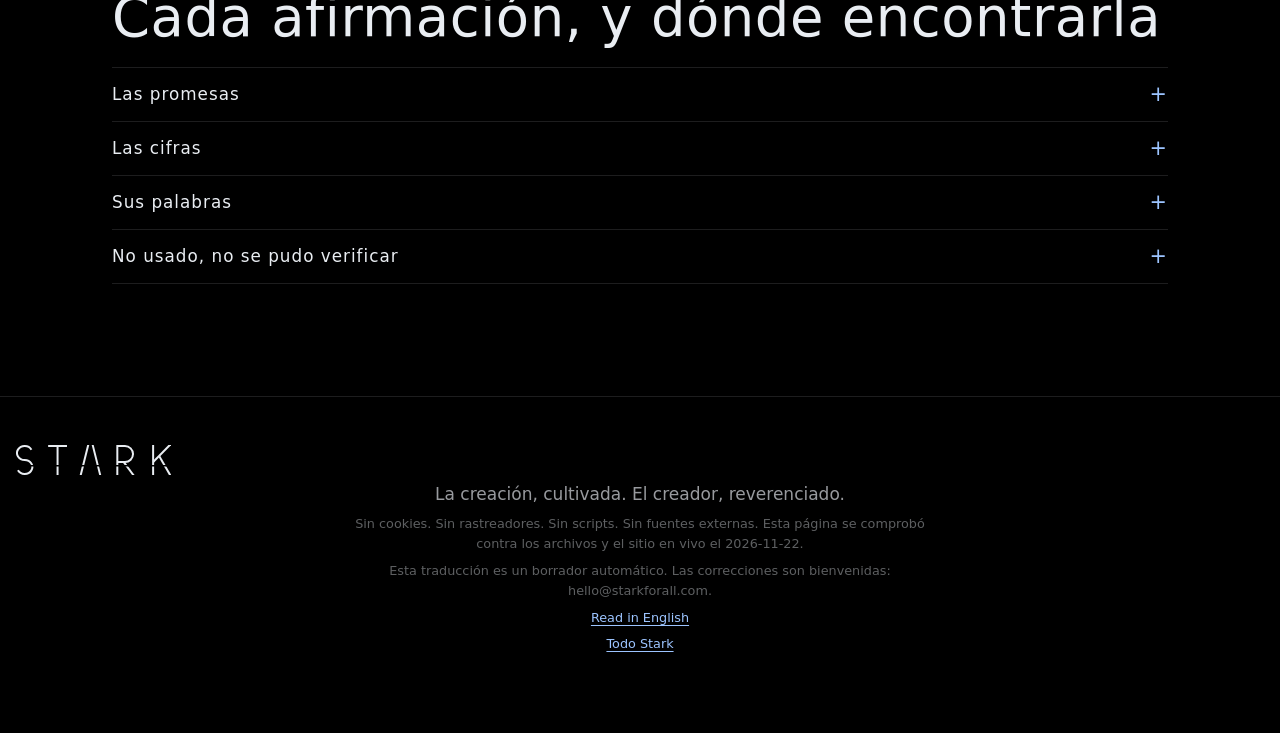
==== commit 9a2ae98e: "Link to The whole of Stark (/scope/)" ====
--- a/es/index.html
+++ b/es/index.html
@@ -185,6 +185,6 @@
 <details><summary>No usado, no se pudo verificar</summary><ul class="plain nu"><li>“Codificado de forma fija, irreversible, incluso por una orden mía” como mecanismo: no se encontró código que lo haga cumplir. Se presenta como un voto.</li><li>“Múltiples mecanismos de seguridad” contra la inestabilidad económica: no se encontró ningún mecanismo.</li><li>Un compromiso de ganancias “bajo pena de muerte”: un compromiso financiero que el sitio no declara. Solo se usa como horizonte el compromiso planeado de Commons.</li><li>Earthships, purificadores de agua, jardines que se curan solos: visión de la charla, no del sitio.</li><li>Reembolsos más allá de la política publicada. La tienda donde compraste fija el plazo y cambia según el producto. Repetimos solo la política.</li><li>“Ningún rastreador se ha cargado jamás”, “paga una vez, nunca más”, “se abre en diez años”: no se pueden probar.</li><li>“Desconecta el cable” y “no podemos leer tus datos” para Covenant, Quill, World Engine y Studio Creator: apps de escritorio, código no auditado.</li></ul></details>
 </section>
 </main>
-<footer class="foot"><p class="wm big"><img src="../wordmark.svg" width="155" height="30" alt="Stark"></p><p>La creación, cultivada. El creador, reverenciado.</p><p class="small">Sin cookies. Sin rastreadores. Sin scripts. Sin fuentes externas. Esta página se comprobó contra los archivos y el sitio en vivo el 2026-11-22.</p><p class="small" lang="es">Esta traducción es un borrador automático. Las correcciones son bienvenidas: hello@starkforall.com.</p><p class="small"><a href="../" hreflang="en" lang="en">Read in English</a></p></footer>
+<footer class="foot"><p class="wm big"><img src="../wordmark.svg" width="155" height="30" alt="Stark"></p><p>La creación, cultivada. El creador, reverenciado.</p><p class="small">Sin cookies. Sin rastreadores. Sin scripts. Sin fuentes externas. Esta página se comprobó contra los archivos y el sitio en vivo el 2026-11-22.</p><p class="small" lang="es">Esta traducción es un borrador automático. Las correcciones son bienvenidas: hello@starkforall.com.</p><p class="small"><a href="../" hreflang="en" lang="en">Read in English</a></p><p class="small"><a href="https://starkforall.com/scope/es/">Todo Stark</a></p></footer>
 </body>
 </html>
